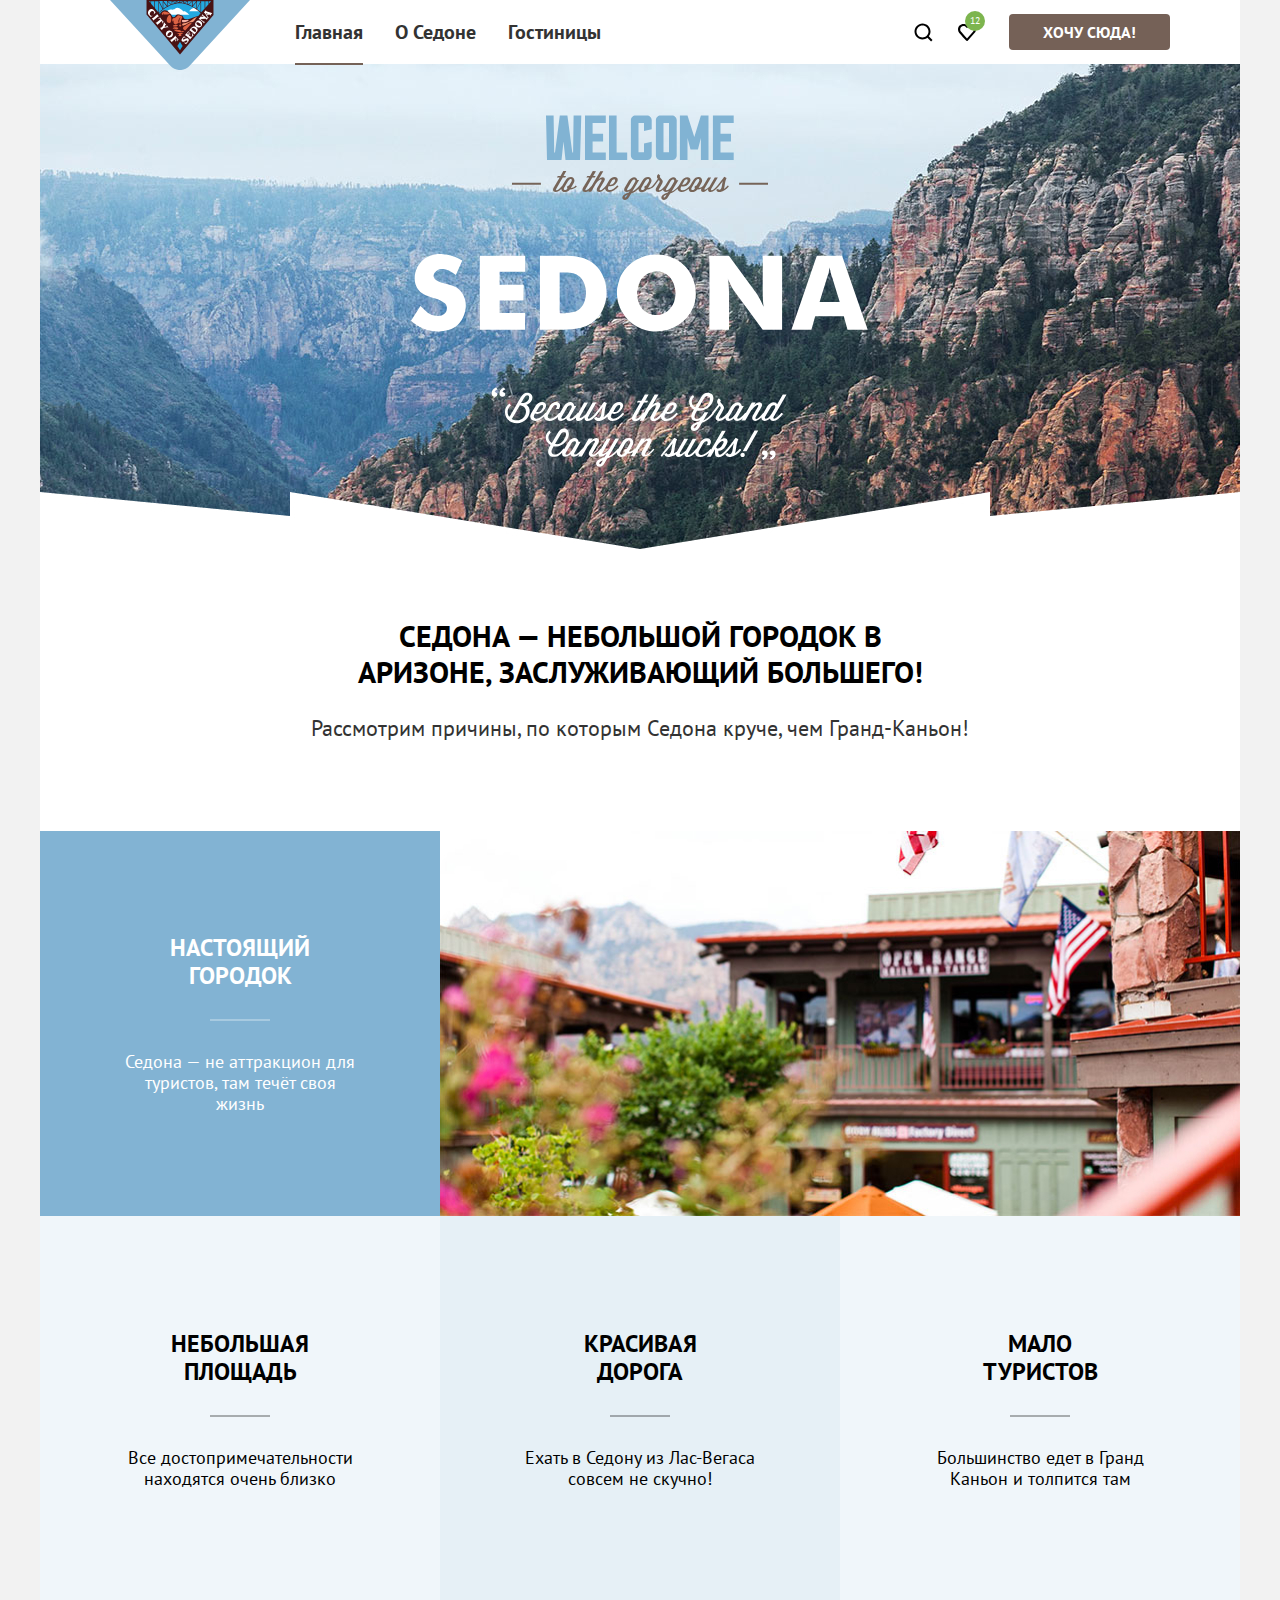
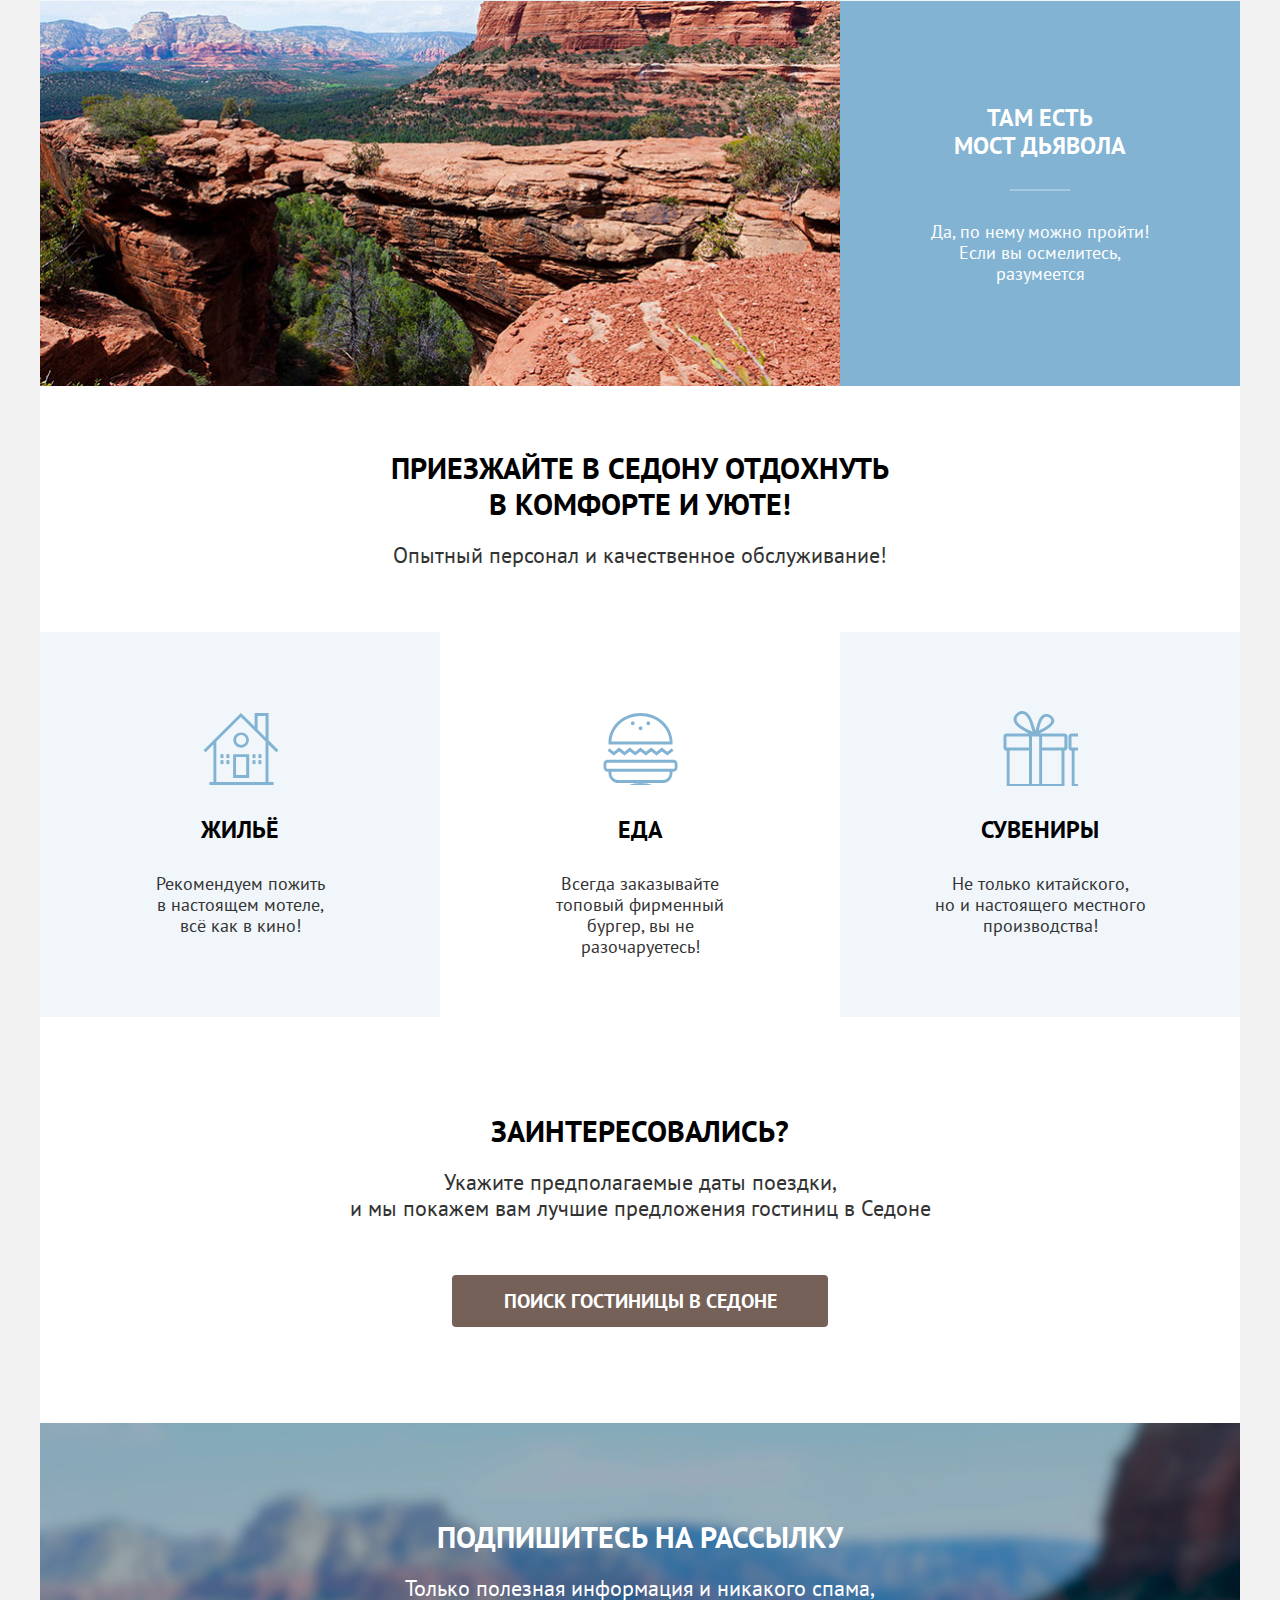
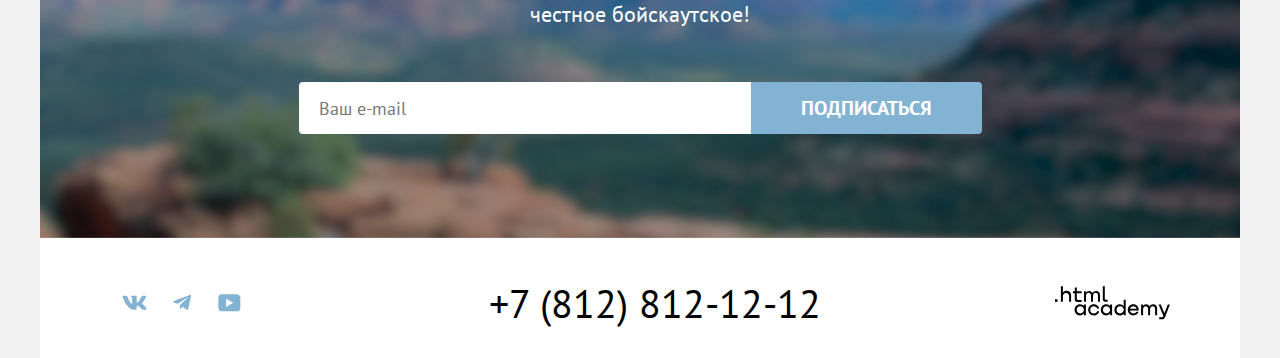
==== index.html @ 5691e914 "Добавляет стили." ====
<!DOCTYPE html>
<html lang="ru">

  <head>
    <meta charset="utf-8">
    <title>HTML Academy: Седона</title>
    <link rel="stylesheet" href="styles/styles.css">
  </head>

  <body>
    <header class="page-header" data-test="header"> <!--  data  -->
      <nav class="navigation">
        <a class="navigation-logo" href="index.html" aria-current="page">
          <img class="page-header-logo" src="images/logo.svg" width="140" height="70" alt="Логотип Седона">
        </a>
        <ul class="navigation-list">
          <li class="navigation-item">
            <a class="navigation-link navigation-link-current current-link" href="index.html" aria-current="page">Главная</a>
            <!--  navigation-link-current  -->
          </li>
          <li class="navigation-item">
            <a class="navigation-link" href="#">О Седоне</a>
          </li>
          <li class="navigation-item">
            <a class="navigation-link" href="catalog.html">Гостиницы</a>
          </li>
        </ul>
        <ul class="navigation-user">
          <li class="navigation-user-item">
            <a class="navigation-user-link navigation-user-link-search" href="#">
              <span class="visually-hidden">Поиск</span>
            </a>
          </li>
          <li class="navigation-user-item">
            <a class="navigation-user-link navigation-user-link-favorite" href="#">
              <span class="visually-hidden">Избранное</span>
            </a>
            <span class="notification-badge">12</span> <!-- notification-badge -->
          </li>
          <li>
            <a class="header-button" href="#">Хочу сюда!</a> <!-- Отдельно от списка, удобнее стилизовать-->
          </li>
        </ul>
      </nav>
    </header>
    <main class="main-index" data-test="main"> <!-- data-test="main" -->
      <section class="hero" data-test="hero"> <!-- hero -->
        <h1 class="visually-hidden">Седона - городок в Аризоне</h1>
        <img class="hero-img" src="images/welcome.svg" width="458" height="352"
          alt="Welcome to the gorgeous Sedona, because the Grand Canyon sucks!">
      </section>
      <section class="advantages" data-test="advantages"> <!-- advantages -->
        <h2 class="visually-hidden">Преимущества</h2>
        <p class="lead">Седона — небольшой городок в Аризоне, заслуживающий большего!</p>
        <p class="lead-text">Рассмотрим причины, по которым Седона круче, чем Гранд-Каньон!</p>
        <ul class="advantages-list">
          <li class="advantages-item advantages-item-wide"> <!-- advantages-item-wide -->
            <div class="advantages-stolb">
              <h3 class="advantages-title advantages-color advantages-title-img">Настоящий<br> городок</h3>
              <p class="advantages-description advantages-color">Седона — не аттракцион для туристов, там течёт своя жизнь</p>
            </div>
            <img class="advantages-img" src="images/photo-1.jpg" width="800" height="385" alt="Горы и домики">
          </li>
          <div class="advantages-stolb-div">
            <ul class="advantages-stolb-row">
              <li class="advantages-item advantages-item-flex">
                <div class="advantages-stolb advantages-stolb-center">
                  <h3 class="advantages-title">Небольшая<br> площадь</h3>
                  <p class="advantages-description">Все достопримечательности находятся очень близко</p>
                </div>
              </li>
              <li class="advantages-item advantages-item-flex advantages-stolb-cent">
                <div class="advantages-stolb advantages-stolb-center">
                  <h3 class="advantages-title">Красивая<br> дорога</h3>
                  <p class="advantages-description">Ехать в Седону из Лас-Вегаса совсем не скучно!</p>
                </div>
              </li>
              <li class="advantages-item advantages-item-flex">
                <div class="advantages-stolb advantages-stolb-center">
                  <h3 class="advantages-title">Мало<br> туристов</h3>
                  <p class="advantages-description">Большинство едет в Гранд Каньон и толпится там</p>
                </div>
              </li>
            </ul>
          </div>
          <li class="advantages-item advantages-item-reverse advantages-item-wide"> <!-- advantages-item-wide -->
            <div class="advantages-stolb">
              <h3 class="advantages-title advantages-color advantages-title-img">Там есть<br> мост дьявола</h3>
              <p class="advantages-description advantages-color">Да, по нему можно пройти! Если вы осмелитесь, разумеется</p>
            </div>
            <img class="advantages-img" src="images/photo-2.jpg" width="800" height="385" alt="Гранд-Каньон">
          </li>
        </ul>
      </section>
      <section class="infrastructure">
        <h2 class="visually-hidden">Инфраструктура</h2>
        <p class="infrastructure-lead">Приезжайте в Седону отдохнуть в комфорте и уюте!</p>
        <p>Опытный персонал и качественное обслуживание!</p>
        <ul class="infrastructure-list">
          <li class="infrastructure-item-color infrastructure-item-flex">
            <div class="infrastructure-picture infrastructure-picture-home"></div>
            <h3 class="infrastructure-title">Жильё</h3>
            <p class="infrastructure-description">Рекомендуем пожить<br> в настоящем мотеле,<br> всё как в кино!</p>
          </li>
          <li class="infrastructure-item infrastructure-item-flex">
            <div class="infrastructure-picture infrastructure-picture-food"></div>
            <h3 class="infrastructure-title">Еда</h3>
            <p class="infrastructure-description">Всегда заказывайте<br> топовый фирменный бургер, вы не разочаруетесь!
            </p>
          </li>
          <li class="infrastructure-item-color infrastructure-item-flex">
            <div class="infrastructure-picture infrastructure-picture-gift"></div>
            <h3 class="infrastructure-title">Сувениры</h3>
            <p class="infrastructure-description">Не только китайского,<br> но и настоящего местного производства!</p>
          </li>
        </ul>
      </section>
      <section class="search" data-test="search" id="search"> <!-- data-test="search" -->
        <h2 class="search-title">Заинтересовались?</h2>
        <p class="search-description">Укажите предполагаемые даты поездки,<br> и мы покажем вам лучшие предложения
          гостиниц в Седоне</p>
        <button class="search-button" type="button">Поиск гостиницы в Седоне</button>
      </section>
      <section class="subscribe subscribe-theme-custom" data-test="subscribe"> <!-- data-test="subscribe" -->
        <h2 class="subscribe-title">Подпишитесь на рассылку</h2>
        <p>Только полезная информация и никакого спама, честное бойскаутское!</p>
        <form class="subscribe-form" action="https://echo.htmlacademy.ru/" method="post">
          <p class="subscribe-form-name">
            <label class="visually-hidden subscribe-email" for="user-email">Ваш e-mail</label>
            <input class="subscribe-form-email" type="email" id="user-email" name="user-email" placeholder="Ваш e-mail"
              required>
          </p>
          <button class="subscribe-button" type="submit">Подписаться</button>
        </form>
      </section>
    </main>
    <footer class="page-footer" data-test="footer"> <!-- data-test="footer" -->
      <ul class="footer-social-list">
        <li class="footer-social-item">
          <a class="footer-social-link vk" href="https://vk.com/htmlacademy">
            <div class="footer-social-vk"></div>
            <span class="visually-hidden">ВКонтакте</span>
          </a>
        </li>
        <li class="footer-social-item">
          <a class="footer-social-link tg" href="https://t.me/htmlacademy">
            <div class="footer-social-tg"></div>
            <span class="visually-hidden">Телеграм</span>
          </a>
        </li>
        <li class="footer-social-item">
          <a class="footer-social-link youtube" href="https://www.youtube.com/user/htmlacademyru">
            <div class="footer-social-youtube"></div>
            <span class="visually-hidden">YouTube</span>
          </a>
        </li>
      </ul>
      <a class="footer-phone" href="tel:+78128121212">+7 (812) 812-12-12</a>
      <a class="copyright" href="https://htmlacademy.ru/">
        <span class="visually-hidden">Логотип HTML Academy</span>
      </a>
    </footer>
  </body>

</html>
---- styles/styles.css ----
@font-face {
  font-family: "PT Sans";
  font-style: normal;
  font-weight: 400;
  src: url("../fonts/ptsans-400.woff2") format("woff2");
  font-display: swap;
}

@font-face {
  font-family: "PT Sans";
  font-style: normal;
  font-weight: 700;
  src: url("../fonts/ptsans-700.woff2") format("woff2");
  font-display: swap;
}

.page-header {
  height: 64px;
  padding: 0;
  padding-left: 70px;
  margin: 0;
  background-color: #ffffff;
}

body {
  font-family: "PT Sans", sans-serif;
  font-size: 22px;
  line-height: 26px;
  background-color: #f2f2f2;
  color: #333333;
  width: 1200px;
  margin: 0 auto;
  padding: 0 40px;
  min-height: 100%;
  text-align: center;
  flex-direction: column;
}


a {
  text-decoration: none;
}

.navigation-item {
  position: relative;
}

.current-link::after {
  position: absolute;
  content: "";
  width: 68px;
  top: 43px;
  left: 16px;
  right: 16px;
  bottom: -1px;
  height: 2px;
  background: #756257;
}

.current-link-catalog::after {
  position: absolute;
  content: "";
  width: 93px;
  top: 43px;
  left: 16px;
  right: 16px;
  bottom: -1px;
  height: 2px;
  background: #756257;
}

.logo {
  position: relative;
  z-index: 1;


}

.navigation-logo {
  margin-right: 29px;
}

.navigation {
  display: flex;
  font-size: 20px;
  line-height: 24px;
  color: #000000;
  font-weight: 700;
  text-decoration: none;
  text-transform: capitalize;
  color: inherit;
  height: 64px;
}

.navigation-list {
  display: flex;
  flex-wrap: wrap;
  align-items: center;
  list-style-type: none;
  margin: 0;
  padding: 0;

}

.navigation-user {
  display: flex;
  flex-wrap: wrap;
  align-items: center;
  margin: 0 0 0 auto;
  list-style-type: none;
  padding: 0;
  padding-right: 70px;


}

.navigation-list:last-child {
  margin-left: auto;
}

.header-button {
  font-family: "PT Sans", sans-serif;
  font-size: 16px;
  line-height: 20px;
  text-align: center;
  text-transform: uppercase;
  border-radius: 4px;
  background-color: #756157;
  font-weight: 700;
  color: #fff;
  padding: 8px 34px;
  margin-bottom: -20px;
  position: relative;
  top: -1px;


}

.hero {
  background-color: #82B3D3;
  background-image: url(../images/index-background.jpg);
  background-position: center;
  background-repeat: no-repeat;
  background-size: 100% auto, cover;
  width: 1200px;
  height: 485px;
}

.hero-img {
  padding-top: 51px;
  padding-bottom: 82px;
}

.lead {
  font-size: 30px;
  line-height: 36px;
  color: #000000;
  font-weight: 700;
  text-transform: uppercase;
  width: 620px;
  height: 72px;
  margin: 0 auto;
  padding-top: 69px;
  padding-bottom: 25px;
}

.lead-text {
  margin: 0 auto;
  margin-bottom: 90px;
}

.advantages {
  background-color: #ffffff;

}

.advantages-img {
  width: 800px;
  height: 385px;
}

.advantages-item {
  background-color: rgba(131, 179, 211, 0.12);
  display: flex;
  height: 385px;
}

.advantages-item-cent {

  background-color: rgba(131, 179, 211, 0.2);
  height: 385px;
  width: 400px;


}

.advantages-item-wide {
  background-color: #82B3D3;
}

.advantages-item-reverse {
  flex-direction: row-reverse;
}

.infrastructure {
  background-color: #FFFFFF;
}

.infrastructure-item-color {
  background-color: rgba(131, 179, 211, 0.12);
}

.advantages-list {

  margin: 0;
  padding: 0;
}

.advantages-stolb {
  width: 400px;
  margin: auto;
}

.advantages-stolb-center {
  margin-top: 114px;
}

.advantages-stolb-text {
  width: 60px;

}

.advantages-stolb-row {
  display: flex;
  margin: 0;
  padding: 0;
}

.advantages-stolb-cent {
  background-color: rgba(131, 179, 211, 0.2);
}


/*
 .visually-hidden {
  position: absolute;
  width: 1px;
  height: 1px;
  margin: -1px;
  padding: 0;
  border: 0;
  clip: rect(0 0 0 0);
  overflow: hidden;
} */

.visually-hidden {
  display: none;
}

.navigation-link {
  font-family: "PT Sans", sans-serif;
  text-decoration: none;
  padding: 20px 16px;
  line-height: 24px;
  font-weight: 700;
  font-size: 20px;
  text-transform: capitalize;
  color: inherit;
  margin: 0;
}

.navigation-user-item {
  text-decoration: none;
  margin: 0;
position: relative;

}

.navigation-user-link-search {
  display: block;
  mask-image: url(../images/search.svg);
  mask-position: center;
  mask-repeat: no-repeat;
  width: 20px;
  height: 20px;
  padding: 22px 12px;
  margin-right: 10px;
  background-color: #000000;
}

.navigation-link {
  font-family: "PT Sans", sans-serif;
  text-transform: capitalize;
  color: inherit;
}

.navigation-user-link-favorite {
  mask-image: url(../images/favorite.svg);
  mask-position: center;
  mask-repeat: no-repeat;
  padding: 22px 12px;
  display: block;
  margin-bottom: 0;
  margin-right: 30px;

  background-color: #000000;

}

.notification-badge {
  position: absolute;
  top: 1px;
  right: 24px;
  width: 20px;
  min-height: 20px;
  display: flex;
  align-items: center;
  justify-content: center;
  font-weight: 400;
  font-size: 10px;
  color: #fff;
  line-height: 10px;
  background-color: #7db54f;
  border-radius: 10px;
}

.advantages-title {
  font-weight: 700;
  font-size: 24px;
  line-height: 28px;
  text-transform: uppercase;
  margin: 0;
  position: relative;
  margin-bottom: 30px;
  padding-bottom: 30px;
  color: #000000;

}

.advantages-title::after {
  content: "";
  position: absolute;
  width: 60px;
  height: 2px;
  background-color: rgba(0, 0, 0, 0.3);
  bottom: -1px;
  left: 170px;
}

.advantages-title-img::after {
  content: "";
  position: absolute;
  width: 60px;
  height: 2px;
  background-color: rgba(255, 255, 255, 0.3);
  bottom: -1px;
  left: 170px;
}




.advantages-description {

  font-size: 18px;
  line-height: 21px;
  color: #000000;
  font-weight: 400;
  align-items: center;
  padding: 0;
  margin: 0 auto;
  margin-top: 31px;
  width: 230px;
}

.advantages-item-cent {
  width: 400px;
  padding: auto;
}

.advantages-color {
  color: #ffffff;
}

/*
.advantages-item-flex {
  display: flex;
  justify-content: center;
  align-items: center;
}*/


.infrastructure-lead {
  font-size: 30px;
  line-height: 36px;
  color: #000000;
  font-weight: 700;
  text-transform: uppercase;
  width: 505px;
  margin-top: 0;
  padding-top: 64px;
  margin-left: auto;
  margin-right: auto;
  margin-bottom: 19px;
}


.infrastructure-lead + p {
  margin-bottom: 64px;
  margin-top: 20px;
}

.infrastructure-list {
  display: flex;
  list-style-type: none;
  margin: 0;
  padding: 0;
}

.infrastructure-picture-home {
  background-image: url(../images/home.svg);
  width: 75px;
  height: 72px;
}


.infrastructure-picture-food {
  background-image: url(../images/food.svg);
  width: 75px;
  height: 72px;

}

.infrastructure-picture {
  padding: 0;
  margin: 0 auto;
  margin-bottom: 31px;
}

.infrastructure-picture-gift {
  background-image: url(../images/gift.svg);
  width: 75px;
  height: 75px;
  position: relative;
  top: -2px;
  margin-bottom: 28px;


}

.infrastructure-item-flex {
  padding: 81px 85px;
  width: 230px;
  height: 223px;
}

.infrastructure-title {
  font-size: 24px;
  line-height: 28px;
  color: #000000;
  font-weight: 700;
  text-transform: uppercase;
  padding: 0;
  margin: 0;
  margin-bottom: 29px;

}

.infrastructure-description {
  font-size: 18px;
  line-height: 21px;
  color: #333333;
  font-weight: 400;
  margin: 0;
  padding: 0;
  text-align: center;
}

.search {
  margin: 0;
  padding: 0;
  background-color: #ffffff;
  padding-bottom: 96px;

}

.search-title {
  font-size: 30px;
  line-height: 36px;
  color: #000000;
  font-weight: 700;
  text-transform: uppercase;
  margin: 0;
  padding: 0;
  padding-top: 96px;
  margin-bottom: 20px;

}

.search-description {
  font-size: 22px;
  line-height: 26px;
  color: #333333;
  font-weight: 400;
  padding: 0;
  margin: 0;
  margin-bottom: 54px;

}

.search-button {
  font-family: "PT Sans", sans-serif;
  font-size: 20px;
  line-height: 36px;
  color: #ffffff;
  font-weight: 700;
  text-transform: uppercase;
  background-color: #756157;
  padding: 8px 50px;
  margin: 0;
  text-decoration: none;
  border: none;
  border-radius: 4px;
  padding: 8px 50px;
  width: 376px;
  height: 52px;

}

.subscribe {
  background-color: #82B3D3;
  background-image: url(../images/background-subscribe.jpg);
  background-position: center;
  background-repeat: no-repeat;
  background-size: 100% auto, cover;
  width: 1200px;
  height: 415px;
  margin: 0;
  padding: 0;


}

.subscribe-title {
  font-size: 30px;
  line-height: 36px;
  color: #ffffff;
  font-weight: 700;
  text-transform: uppercase;
  margin: 0;
  padding: 0;
  padding-top: 96px;
  margin-bottom: 20px;
}

.subscribe p {
  font-family: "PT Sans", sans-serif;
  font-size: 22px;
  line-height: 26px;
  color: #ffffff;
  font-weight: 400;
  width: 475px;
  margin: 0 auto;
  margin-bottom: 55px;
}

.subscribe-button {
  font-family: "PT Sans", sans-serif;
  font-size: 20px;
  line-height: 36px;
  color: #ffffff;
  font-weight: 700;
  text-transform: uppercase;
  background-color: #82B3D3;
  border: none;
  border-radius: 0 4px 4px 0;
  padding: 8px 50px;
  width: 232px;
  height: 52px
}

.page-footer {
  display: flex;
  background-color: #ffffff;
  height: 50px;
  width: 1060px;
  padding: 40px 70px 30px 70px;
  justify-content: space-between;
  align-items: center;
}

.footer-social-vk {
  mask-image: url(../images/vk.svg);
  mask-position: center;
  mask-repeat: no-repeat;
  width: 24px;
  height: 14px;
  padding: 13px 12px;
  background-color: #83B3D3;
}

.footer-social-tg {
  mask-image: url(../images/telegram.svg);
  mask-position: center;
  mask-repeat: no-repeat;
  width: 17px;
  height: 16px;
  padding: 11px 15px;
  background-color: #83B3D3;
}

.footer-social-youtube {
  mask-image: url(../images/youtube.svg);
  mask-position: center;
  mask-repeat: no-repeat;
  width: 22px;
  height: 17px;
  padding: 12px 13px;
  background-color: #83B3D3;
}

.footer-phone {
  font-family: "PT Sans", sans-serif;
  font-size: 40px;
  line-height: 40px;
  color: #000000;
  font-weight: 400;
  position: relative;
  left: 1px;
}

.copyright {
  display: block;
  mask-image: url("../images/htmlacademy.svg");
  mask-repeat: no-repeat;
  mask-position: center;
  width: 115px;
  height: 34px;
  background-color: #000000;

}




.subscribe-form {
  display: flex;
  width: 684px;
  margin: 0 auto;
}

.subscribe-form-email {
  font-family: "PT Sans", sans-serif;
  font-size: 18px;
  line-height: 24px;
  font-weight: 400;
  border-radius: 4px 0 0 4px;
  padding: 12px 20px;
  border: none;
  height: 52px;
  box-sizing: border-box;
  width: 452px;
  border-radius: 4px 0 0 4px;
  padding: 12px 20px;
  width: 452px;
  height: 52px;
}

.footer-social-list {
  list-style-type: none;
  display: flex;
  width: 142px;
  padding: 0;
}

.copyright {
  height: 34px;
}



.filters {
  background-image: url(../images/background-filters.jpg);
  background-position: center;
  background-repeat: no-repeat;
  color: #ffffff;
  background-size: cover;
  margin-bottom: 0;
}

.inner-header-title {
  text-transform: capitalize;
  font-size: 60px;
  line-height: 78px;
  color: #ffffff;
  font-weight: 700;
  margin: 0;
  margin-bottom: 8px;
  padding-top: 35px;
  padding-left: 71px;
  text-align: left;
}

.breadcrumbs-item {
  position: relative;
  height: 21px;
}

.breadcrumbs-home-link {
  background-image: url(../images/home-breadcrumbs.svg);
  width: 15px;
  background-repeat: no-repeat;
  background-size: 13px 13px;
  background-position: center;
  display: block;
  padding-bottom: 19px;


}


.control-checked {
  background-image: url(../images/checkboxlike.svg);
  background-size: 20px 20px;
  background-repeat: no-repeat;
  background-position: left 0 center;

}

.control-check {
  background-image: url(../images/checkbox.svg);
  background-size: 20px 20px;
  background-repeat: no-repeat;
  background-position: left 0 center;
}


.breadcrumbs-navigation-link {
  background-image: url("../images/arrow.svg");
  background-repeat: no-repeat;
  background-size: 11px 11px;
  background-position: right 106px center;
  font-weight: 400;
  font-size: 16px;
  line-height: 21px;
  display: block;
  padding: 0 26px;
  color: #ffffff;
}


.catalog-filter-list {
  list-style: none;
  margin: 0;
  padding: 0;
}


.catalog-filter-price {
  border: none;
  margin: 0;
  padding: 0;
  width: 288px;
}

.catalog-filter-title {
  font-size: 20px;
  line-height: 24px;
  font-weight: 700;
  margin-bottom: 32px;
  padding: 0;
  text-transform: capitalize;
  text-align: left;
}

.catalog-inputs {
  display: flex;
  margin: 0 0 44px;

  padding: 0;
}

.catalog-min {
  display: inline-block;
  border: none;
  width: 103px;
  margin: 0;
  padding: 12px 20px;
  font-family: PT Sans;
  font-size: 18px;
  font-style: normal;
  font-weight: 700;
  line-height: 24px;
  border-radius: 4px 0 0 4px;
}

.catalog-max {
  display: inline-block;
  border: none;
  width: 103px;
  margin: 0 2px;
  padding: 12px 20px;
  font-family: PT Sans;
  font-size: 18px;
  font-style: normal;
  font-weight: 700;
  line-height: 24px;
  border-radius: 0 4px 4px 0;
}

.from-to {
  position: relative;
  right: 185px;
  top: 13px;
  color: #000000;
  opacity: 30%;
  line-height: 24px;
}

.before-to {
  position: relative;
  right: 59px;
  top: 13px;
  color: #000000;
  opacity: 30%;
  line-height: 24px;
}

.range-scale {
  position: relative;
  height: 4px;
  background-color: rgba(255, 255, 255, 0.3);
  width: 287px;
}

.range-bar {
  position: absolute;
  height: 4px;
  background-color: #ffffff;
}

.range-toggle {
  position: absolute;
  width: 20px;
  height: 20px;
  border-radius: 5px;
  background-color: #ffffff;
  border: none;
  cursor: pointer;
}

.toggle-min {
  left: 0;
  top: -8px;
}

.toggle-max {
  right: -1px;
  top: -8px;
}

.catalog-filter-submit {
  font-family: "PT Sans", sans-serif;
  font-size: 16px;
  line-height: 20px;
  color: #ffffff;
  font-weight: 700;
  text-align: center;
  background-color: #82B3D3;
  border: none;
  border-radius: 4px;
  padding: 8px 50px;
  width: 191px;
  height: 36px;
  text-transform: uppercase;
  margin-bottom: 32px;
}

.catalog-filter-reset {
  font-family: "PT Sans", sans-serif;
  font-size: 16px;
  line-height: 20px;
  color: #ffffff;
  font-weight: 700;
  text-align: center;
  background: none;
  border: none;
  border-radius: 4px;
  padding: 8px 50px;
  width: 191px;
  height: 36px;
  text-transform: uppercase;
  margin-bottom: 78px;
}

.catalog-products-title {
  font-family: "PT Sans", sans-serif;
  font-size: 30px;
  line-height: 36px;
  color: #000000;
  text-transform: uppercase;
  font-weight: 700;
  height: 49px;
  margin: 0;
  padding-top: 7px;
}

.select-control {
  font-family: "PT Sans", sans-serif;
  font-family: inherit;
  width: 292px;
  min-height: 49px;
  font-weight: 400;
  font-size: 18px;
  line-height: 21px;
  color: #333333;
  padding: 12px 19px;
  padding-left: 18px;
  border: 2px solid #e5e5e5;
  border-radius: 4px;
  background-color: #ffffff;
  appearance: none;
  background-image: url("../images/arrow-down.svg");
  background-repeat: no-repeat;
  background-position: right 18px center;
  padding-right: 20px;
  margin-left: 200px;

}


.view-button-item {
  border: 2px solid;
  border-radius: 4px;
  padding: 14px 12px;
  width: 48px;
  height: 48px;
  margin-right: 8px;

  display: flex;
  justify-content: center;
  align-items: center;
  width: 48px;
  height: 48px;
  box-sizing: border-box;
  border-radius: 4px;
  border: 2px solid #000;
}

.view-button-item-list {
  margin-right: 0;
  border: 2px solid #e5e5e5;
}

.view-button-item-card {
  border: 2px solid #e5e5e5;
}



.product-card-type {
  font-size: 18px;
  line-height: 21px;
  font-weight: 400;
  color: #333333;
  text-align: left;
  margin: 0;
}

.product-card-price {
  font-size: 18px;
  line-height: 21px;
  font-weight: 400;
  color: #333333;
  text-align: right;
}

.product-card-button {
  font-family: "PT Sans", sans-serif;
  display: flex;
  justify-content: center;
  align-items: center;
  font-size: 16px;
  line-height: 20px;
  font-weight: 700;
  color: #ffffff;
  text-transform: uppercase;
  border-radius: 4px;
  padding: 8px 26px;
  background-color: #756157;
}

.add-favorite-button {
  font-family: "PT Sans", sans-serif;
  display: flex;
  justify-content: center;
  align-items: center;
  font-size: 16px;
  line-height: 20px;
  font-weight: 700;
  color: #ffffff;
  text-transform: uppercase;
  border-radius: 4px;
  padding: 8px 20px;
  background-color: #82B3D3;
  border: none;
  text-align: right;
}

.favorite-button {
  font-family: "PT Sans", sans-serif;
  font-size: 16px;
  line-height: 20px;
  font-weight: 700;
  color: #ffffff;
  text-transform: uppercase;
  text-align: center;
  border-radius: 4px;
  padding: 8px 18px;
  background-color: #7DB54F;
  border: none;
}

.product-card-rating {
  font-family: "PT Sans", sans-serif;
  display: flex;
  justify-content: center;
  align-items: center;
  font-size: 16px;
  line-height: 20px;
  font-weight: 400;
  color: #333333;
  text-transform: uppercase;
  text-align: center;

  margin: 0;
  width: 140px;
  height: 37px;
  background-color: #F2F2F2;
  border-radius: 4px;
}

.product-card-stars {
  background-image: url("../images/star.svg");
  background-repeat: space no-repeat;
  background-size: 18px 17px;
  background-position: center;
  margin: 0;
}

.product-card-stars-1 {
  width: 35px;
}

.product-card-stars-2 {
  width: 42px;
}

.product-card-stars-3 {
  width: 66px;
}

.product-card-stars-4 {
  width: 89px;
}

.product-card-stars-5 {
  width: 105px;
}

.product-card-rating-number {
  padding-left: 5px;
}

.pagination {
  list-style-type: none;
  display: flex;
  margin: 0;
  margin-top: 79px;
  margin-left: 70px;
  padding: 0;
  padding-bottom: 62px;

}

.pagination-link {
  color: #ffffff;
  display: block;
  padding: 12px 10px;
  text-align: center;
  text-decoration: none;

  border-radius: 4px;
  font-style: normal;
  font-weight: 700;
  font-size: 20px;
  line-height: 36px;

}

.pagination-current,
.pagination-text {
  color: #000000;
  border: none;

}

.pagination-item-current {
  background-color: #F2F2F2;
  border-radius: 4px;
  width: 60px;
  height: 60px;
  margin-right: 8px;


  /*******************/
}

.pagination-item-text {
  background-color: transparent;
  border-radius: 4px;
  width: 60px;
  height: 60px;
  margin-right: 8px;
  color: #000000;
  text-decoration: none;
  font-style: normal;
  font-weight: 700;
  font-size: 20px;
  line-height: 36px;
  display: block;
  padding: 12px 0;
  text-align: center;

}

.pagination-item {
  margin-right: 8px;
  background-color: #82B3D3;
  border: 4px;
  width: 60px;
  height: 60px;
  color: #ffffff;
  border-radius: 4px;

}

.subscribe-catalog {
  background-color: #82B3D3;

  background-position: center;
  background-repeat: no-repeat;
  background-size: 100% auto, cover;
  width: 1200px;
  height: 415px;
}

.subscribe-catalog p {
  font-size: 22px;
  line-height: 26px;
  color: #ffffff;
  font-weight: 400;
  width: 475px;
  margin: 20px auto;
}

.filters {
  width: 1200px;
  height: 412px;
}

.breadcrumbs {
  list-style-type: none;
  padding: 0;
  margin: 0;
  display: flex;
  flex-wrap: wrap;
  align-items: center;
  margin-bottom: 40px;
  margin-left: 70px;
}

.catalog-filter {
  display: flex;
  flex-wrap: wrap;
  height: 160px;
  margin-left: 70px;
  margin-bottom: 120px;
}

.catalog-filter-checkbox {
  border: none;
  margin: 0 71px 0 0;
  padding: 0;
  text-align: left;
}
.catalog-filter-radio {
  border: none;
  margin: 0 151px 0 0;
  padding: 0;
  text-align: left;
}

.catalog-buttons {
  display: flex;
  flex-direction: column;
  margin: 56px 70px 0 auto;
  padding: 0;
  width: 191px;
  height: 104px;
  text-align: center;
}


.catalog-filter-item {
  font-family: "PT Sans", sans-serif;
  font-size: 18px;
  line-height: 23px;
  font-weight: 400;
  display: flex;
  margin-bottom: 16px;
  height: 23px;
}

.catalog-products {
  background-color: #ffffff;
  padding-top: 50px;
  margin-top: 0;
}

.catalog-products-flex {
  display: flex;
  margin: 0;
  padding: 0;
  height: 49px;
  margin-bottom: 39px;
  width: 1060px;
  height: 49px;
  margin-left: 71px;
  margin-right: 71px;
}

.view-buttons {
  display: flex;
  margin-left: 70px;
}

.view-buttons-item {
  display: flex;
  justify-content: center;
  align-items: center;
  width: 48px;
  height: 48px;
  box-sizing: border-box;
  border-radius: 4px;
  border: 2px solid #000;
}

.view-buttons-item:not(:last-child) {
  margin-right: 8px;
}

.view-buttons-item:not(:first-child) {
  border: 2px solid #e5e5e5;
}

.product-list {
  position: relative;
  display: grid;
  width: 1060px;
  grid-template-columns: 1fr 1fr 1fr;
  gap: 18px;
  margin-left: 69px;
  margin-right: 69px;
  padding: 0;
  list-style-type: none;

}

.product-list::after {
  content: "";
  position: absolute;
  width: 100%;
  height: 1px;
  background-color: #e6e6e6;
  bottom: -40px;
}

.view-card {
  background-image: url(../images/table.svg);
  background-position: center;
  background-repeat: no-repeat;
  padding: 17px 16px;
}

.view-tile {
  background-image: url(../images/slideshow.svg);
  background-position: center;
  background-repeat: no-repeat;
  padding: 17px 16px;
}

.view-list {
  background-image: url(../images/list.svg);
  background-position: center;
  background-repeat: no-repeat;
  padding: 17px 16px;
}

.product-card {

  display: flex;
  flex-direction: column;
  justify-content: space-between;
  border: 1px solid #e6e6e6;
  border-radius: 4px;
  padding: 20px;
  padding-bottom: 21px;
  height: 397px;
}

.product-card-image {
  margin-bottom: 13px;
}

.product-card-title {
  font-family: "PT Sans", sans-serif;
  font-size: 24px;
  font-weight: 700;
  color: #000000;
  margin: 0;
  margin-bottom: 16px;
  padding: 0;
  text-align: left;
}

.product-card-grid {

  display: grid;
  grid-template-columns: repeat(2, 140px);
  gap: 16px 20PX;
  padding: 0;
  margin: 0;
  list-style-type: none;

}

.product-card-price {
  text-align: right;
  margin: 0;
}

.subscribe-d {
  padding: 70px 258px 104px;
  text-align: center;
  background-color: #ffffff;
}

.header-block-two-d {
  font-family: "PT Sans", sans-serif;
  text-transform: uppercase;
  font-size: 30px;
  line-height: 36px;
  color: #000000;
  font-weight: 700;
  text-transform: uppercase;
  margin: 0;
  padding: 0;
}

.subscribe-block-d {
  font-family: "PT Sans", sans-serif;
  font-size: 22px;
  line-height: 26px;
  color: #333333;
  font-weight: 400;
  display: flex;
  flex-direction: column;
  align-items: center;

}

.subscribe-field-d {
  font-family: "PT Sans", sans-serif;
  font-style: normal;
  font-weight: 400;
  font-size: 18px;
  line-height: 24px;
  color: #000000;
  padding: 12px 20px;
  width: 452px;
  max-height: 52px;
  background-color: #f2f2f2;
  border-radius: 4px 0 0 4px;
  border: none;
}

.subscribe-form-d {
  display: flex;
  width: 684px;
}

.subscribe-d .description-block-d {
  margin-top: 20px;
  margin-bottom: 55px;
}

.subscribe-button-d {
  text-align: center;
  font-family: PT Sans;
  font-size: 20px;
  font-style: normal;
  font-weight: 700;
  width: 232px;
  text-decoration: none;
  text-transform: uppercase;
  line-height: 36px;
  padding: 8px 50px;
  color: #fff;
  background-color: #82B3D3;
  border-radius: 0 4px 4px 0;
  margin: 0;
  border: none;
}





/* active*/




.navigation-link:hover,
.navigation-link:focus {
  color: #756157;
}

.navigation-link:active {
  color: rgba(117, 97, 87, 0.3);
}

.navigation-user-link-search:hover,
.navigation-user-link-search:focus {
  background-color: #756157;
}

.navigation-user-link-search:active {
  background-color: rgba(117, 97, 87, 0.3);
}


.navigation-user-link-favorite:hover,
.navigation-user-link-favorite:focus {
  background-color: #756157;
}

.navigation-user-link-favorite:active {
  background-color: rgba(117, 97, 87, 0.3);
}




.header-button:hover,
.header-button:focus {
  background-color: #615048;
}

.header-button:active {
  color: rgba(255, 255, 255, 0.3);
}
.header-button:disabled {
  background-color: #e5e5e5;
}


.search-button:hover,
.search-button:focus {
  background-color: #615048;
}

.search-button:active {
  color: rgba(255, 255, 255, 0.3);
}

.subscribe-button:hover,
.subscribe-button:focus {
  background-color: #68a2ca;
}

.subscribe-button:active {
  color: rgba(255, 255, 255, 0.3);
}


.footer-phone:hover,
.footer-phone:focus {
  color: #756157;
}

.footer-phone:active {
  color: rgba(117, 97, 87, 0.3);
}


.copyright:hover,
.copyright:focus {
  background-color: #756157;
}

.copyright:active {
  background-color: rgba(117, 97, 87, 0.3);
}











.breadcrumbs-link:hover {
  color: rgba(255, 255, 255, 0.6);
}

.breadcrumbs-link:focus {
  color: #fff;
}

.breadcrumbs-link:active {
  color: rgba(255, 255, 255, 0.3);
}




.control-focus:hover {
  color: rgba(255, 255, 255, 0.6);
}

.control-focus:active {
  color: rgba(255, 255, 255, 0.3);
}




.catalog-filter-submit:hover,
.catalog-filter-submit:focus {
  background-color: #68a2ca;
}

.catalog-filter-submit:active {
  background-color: #82b3d3;
  color: rgba(255, 255, 255, 0.3);
}

.catalog-filter-submit:disabled {
  background-color: #e5e5e5;
}



.catalog-filter-reset:hover {
  color: rgba(255, 255, 255, 0.6);
}

.catalog-filter-reset:focus {
  outline: 3px solid #83b3d3;
  border-radius: 4px;
}

.catalog-filter-reset:active {
  color: rgba(255, 255, 255, 0.3);
  outline: none;
}

.catalog-filter-reset:disabled {
  color: rgba(255, 255, 255, 0.1);
}




.catalog-focus:hover {
  background-color: #e6e6e6;
}

.catalog-focus:focus {
  outline: 3px solid #83b3d3;
}






.range-toggle:hover {
  box-shadow: 0 4px 10px 0 rgba(0, 0, 0, 0.25);
}

.range-toggle:focus {
  outline: 3px solid #83b3d3;
  box-shadow: 0 4px 10px 0 rgba(0, 0, 0, 0.25);
}

.range-toggle:active {
  outline: 2px solid #83b3d3;
  box-shadow: 0 7px 15px 0 rgba(0, 0, 0, 0.4);
}


.select-control:hover {
  border: 2px solid #68a2ca;
}

.select-control:focus {
  outline: 2px solid #68a2ca;
  border: none;
}

.select-control:disabled {
  border: 2px solid rgba(0, 0, 0, 0.3);
}

.select-control:disabled + .select-control-arrow {
  fill: rgba(0, 0, 0, 0.3);
}




.view-button-focus:hover {
  border: 2px solid #000;
}

.view-button-focus:focus {
  outline: 2px solid #68a2ca;
  border: none;
}

.view-button-focus:active {
  border: 2px solid #000000;
}







.product-card-button:hover,
.product-card-button:focus {
  background-color: #615048;
}

.product-card-button:active {
  color: rgba(255, 255, 255, 0.3);
}



.add-favorite-button:hover,
.add-favorite-button:focus {
  background-color: #68a2ca;
}

.add-favorite-button:active {
  color: rgba(255, 255, 255, 0.3);
}



.favorite-button:hover {
  background-color: #6c9e42;
}

.favorite-button:active {
  color: rgba(255, 255, 255, 0.3);
}







.pagination-link:hover:not(.pagination-current) {
  background-color: #68a2ca;
}

.pagination-item:nth-last-child(2) .pagination-link:hover:not(.pagination-current) {
  color: #fff;
}

.pagination-link:focus:not(.pagination-current) {
  background-color: #68a2ca;
  border: none;
}

.pagination-item:nth-last-child(2) .pagination-link:focus:not(.pagination-current) {
  color: #fff;
}

.pagination-link:active:not(.pagination-current),
.pagination-item:nth-last-child(2) .pagination-link:active:not(.pagination-current) {
  background-color: #82b3d3;
  color: rgba(255, 255, 255, 0.3);
}



.subscribe-form-email:hover {
  background: #e6e6e6;
}

.subscribe-form-email:focus + .subscribe-email {
  opacity: 0;
}

.subscribe-form-email:focus {
  outline: 3px solid #83b3d3;
}





.subscribe-field-d:hover {
  background: #e6e6e6;
}

.subscribe-field-d:focus + .subscribe-email {
  opacity: 0;
}

.subscribe-field-d:focus {
  outline: 3px solid #83b3d3;
}


.subscribe-button-d:hover,
.subscribe-button-d:focus {
  background-color: #68a2ca;
}

.subscribe-button-d:active {
  color: rgba(255, 255, 255, 0.3);
}


.footer-social-youtube:hover,
.footer-social-youtube:focus,
.footer-social-tg:hover,
.footer-social-tg:focus,
.footer-social-vk:hover,
.footer-social-vk:focus {
  background-color: #68a2ca;
}

.footer-social-youtube:active,
.footer-social-tg:active,
.footer-social-vk:active {
  background-color: rgba(104, 162, 202, 0.3);
}

.view-buttons-item:hover {
  border: 2px solid #000;
}

.view-buttons-item:focus {
  outline: 2px solid #68a2ca;
  border: none;
}

.view-buttons-item:active {
  border: 2px solid #000;
}
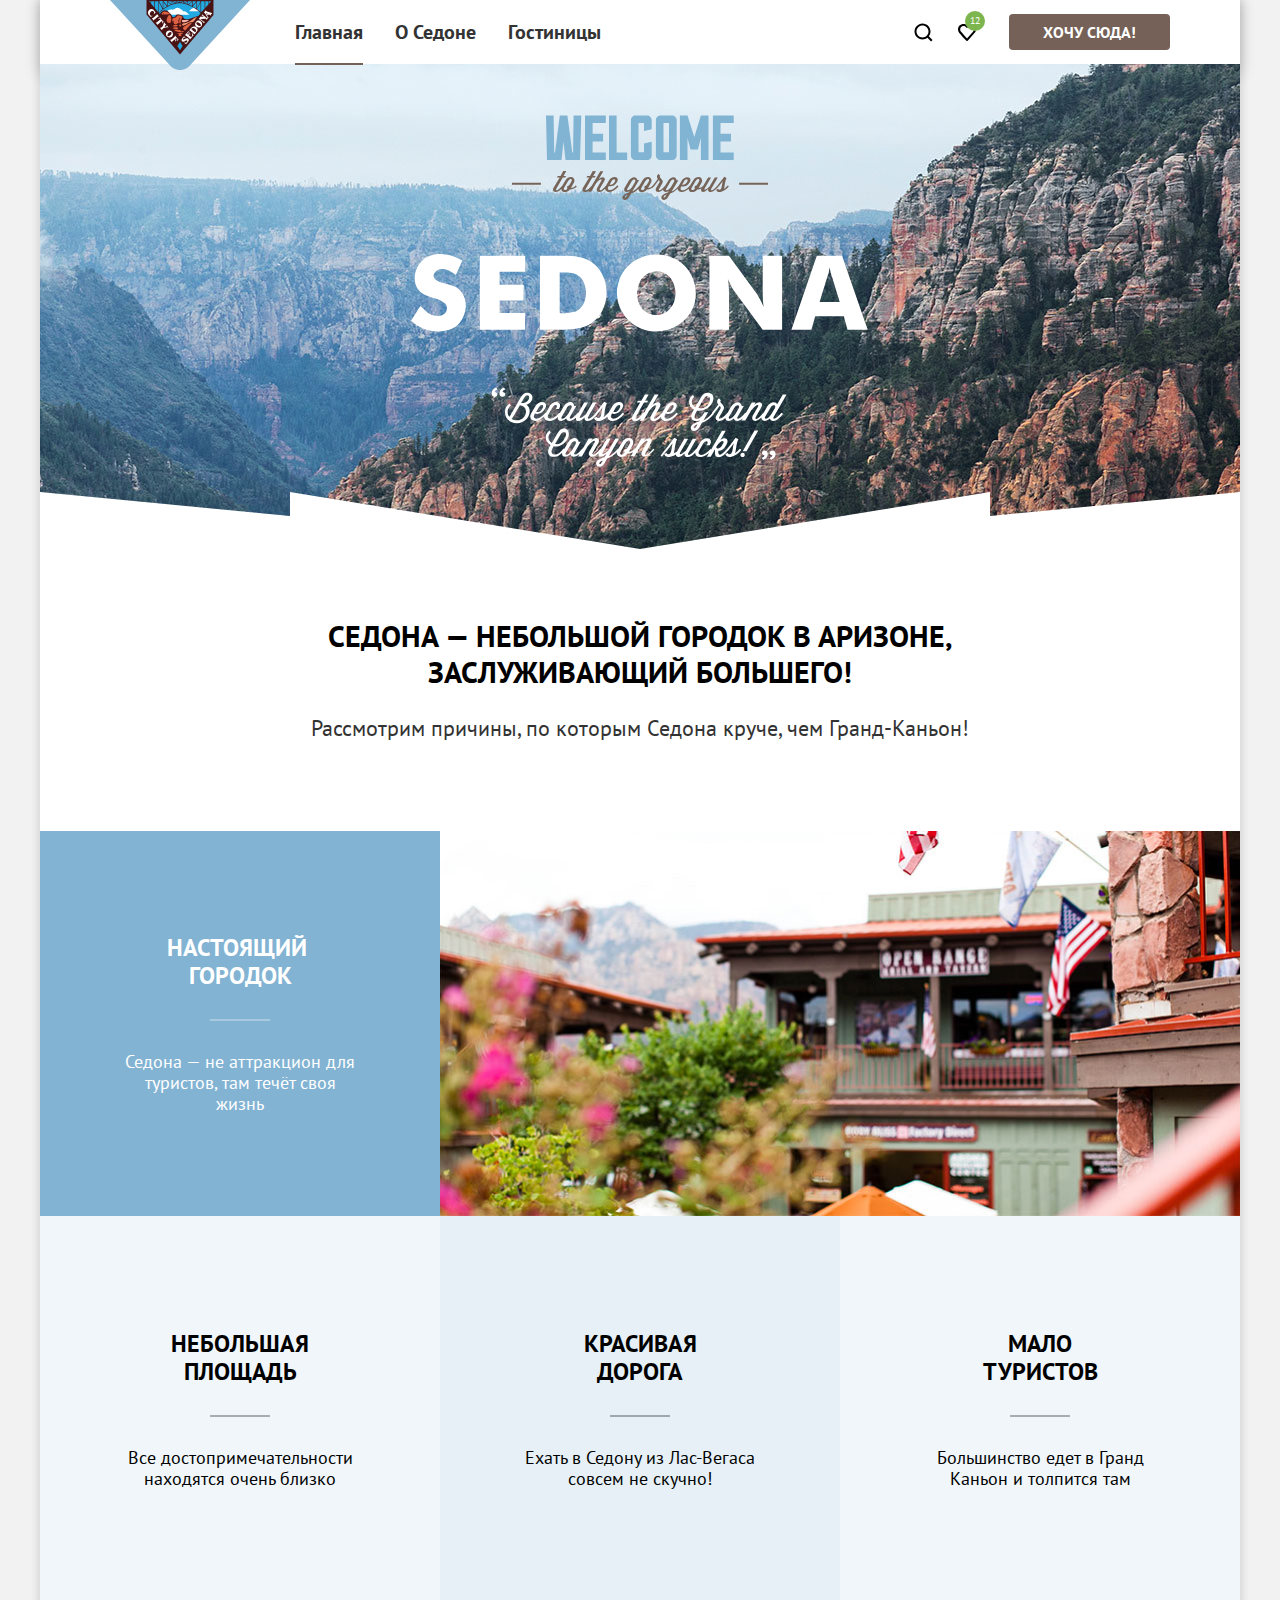
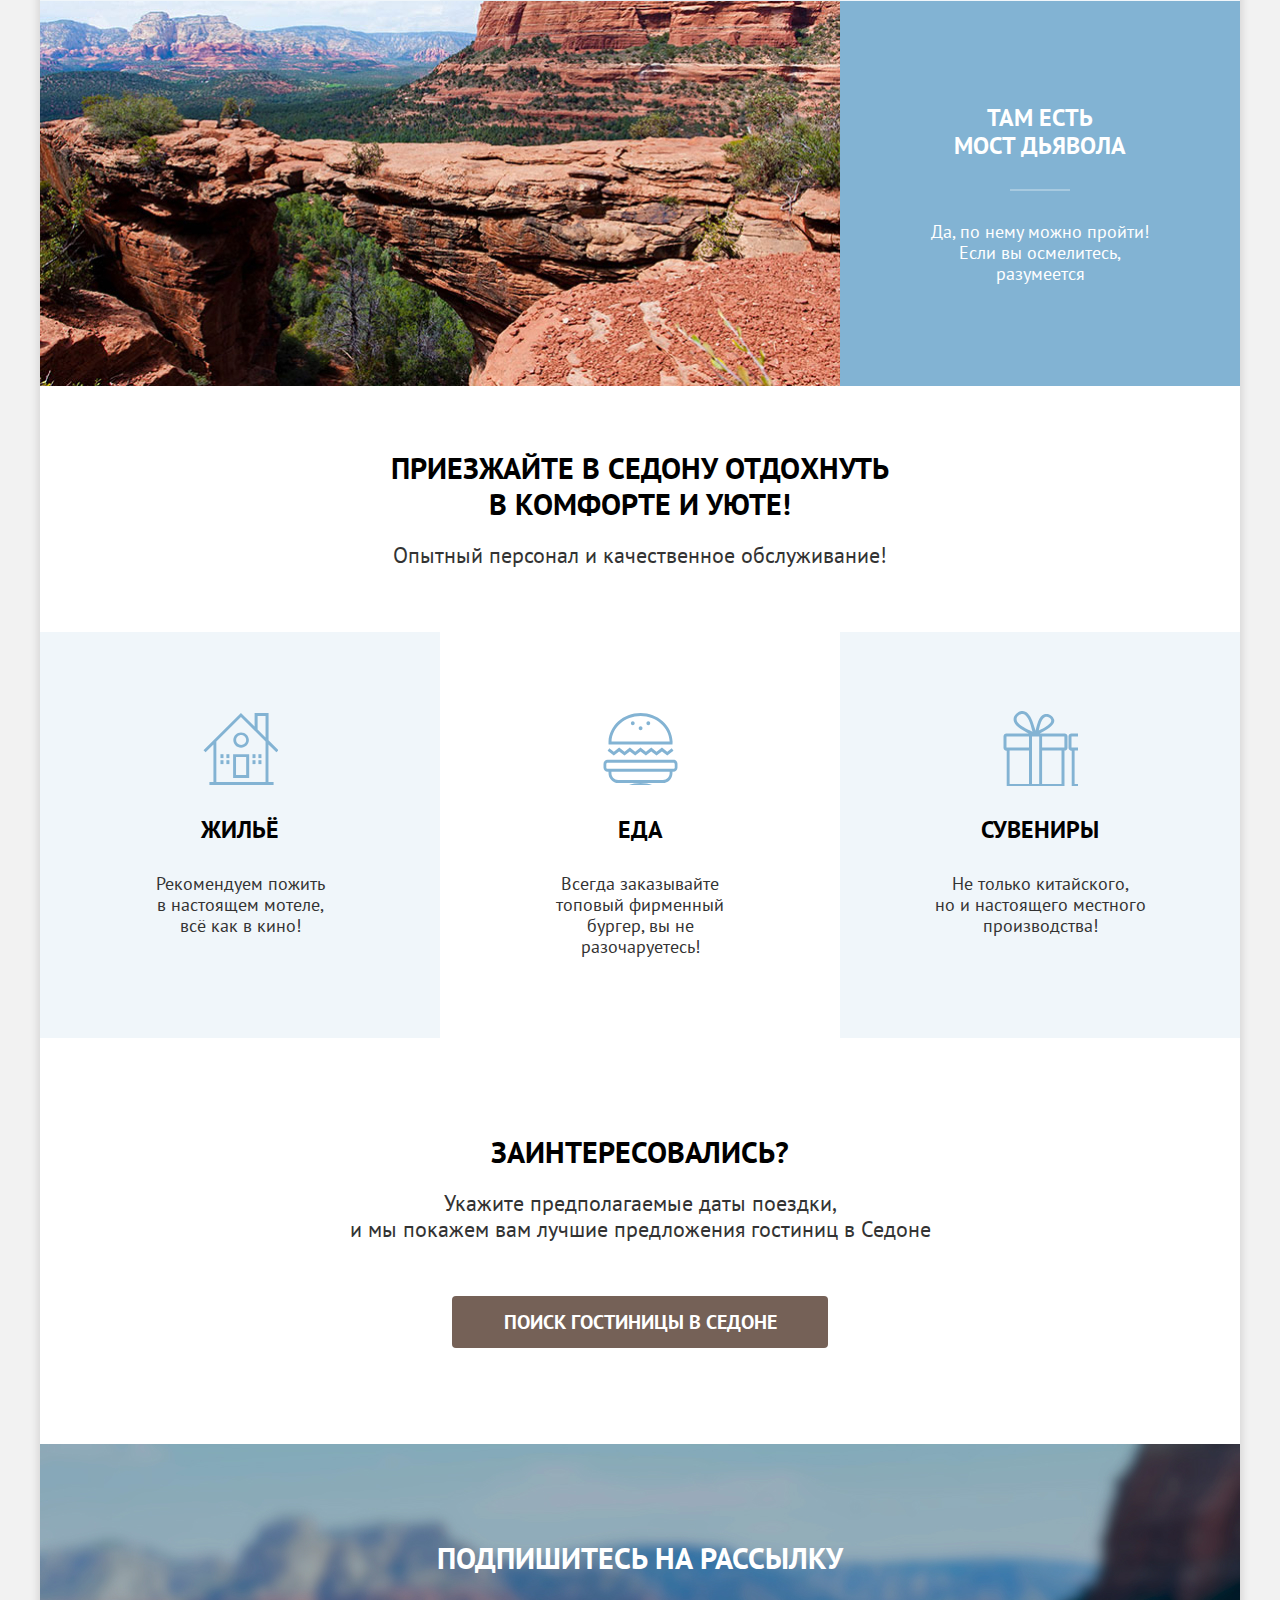
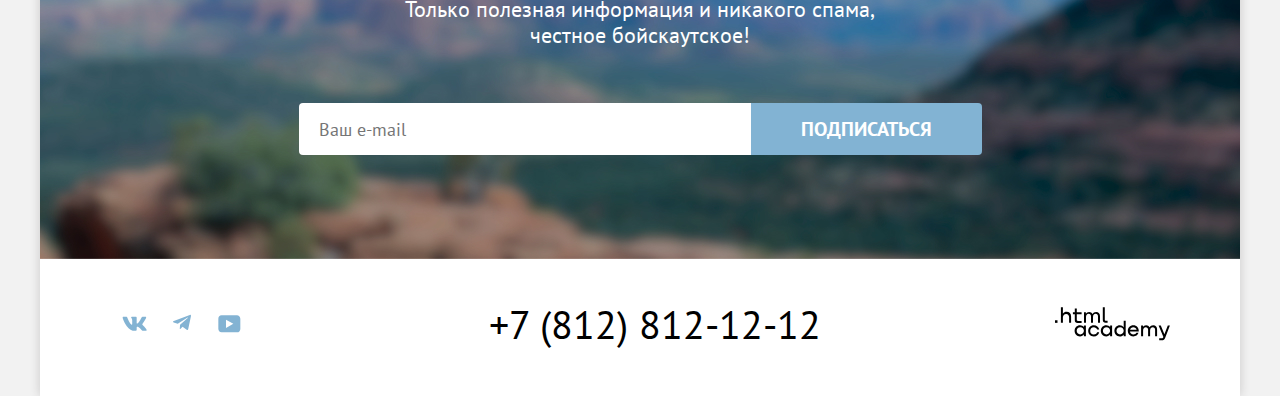
==== commit 707cfd42: "Завершает стилизацию главной страницы и каталога" ====
--- a/index.html
+++ b/index.html
@@ -3,163 +3,171 @@
 
   <head>
     <meta charset="utf-8">
+    <link rel="icon" sizes="32x32" href="favicon.ico">
     <title>HTML Academy: Седона</title>
     <link rel="stylesheet" href="styles/styles.css">
+    <meta name="viewport" content="width=device-width, initial-scale=1">
   </head>
-
   <body>
-    <header class="page-header" data-test="header"> <!--  data  -->
-      <nav class="navigation">
-        <a class="navigation-logo" href="index.html" aria-current="page">
-          <img class="page-header-logo" src="images/logo.svg" width="140" height="70" alt="Логотип Седона">
-        </a>
-        <ul class="navigation-list">
-          <li class="navigation-item">
-            <a class="navigation-link navigation-link-current current-link" href="index.html" aria-current="page">Главная</a>
-            <!--  navigation-link-current  -->
+    <div class="body-list">
+      <header class="page-header" data-test="header"> <!--  data  -->
+        <nav class="navigation">
+          <a class="navigation-logo" href="index.html" aria-current="page">
+            <img class="page-header-logo" src="images/logo.svg" width="140" height="70" alt="Логотип Седона">
+          </a>
+          <ul class="navigation-list">
+            <li class="navigation-item">
+              <a class="navigation-link navigation-link-current current-link" href="index.html"
+                aria-current="page">Главная</a>
+              <!--  navigation-link-current  -->
+            </li>
+            <li class="navigation-item">
+              <a class="navigation-link" href="#">О Седоне</a>
+            </li>
+            <li class="navigation-item">
+              <a class="navigation-link" href="catalog.html">Гостиницы</a>
+            </li>
+          </ul>
+          <ul class="navigation-user">
+            <li class="navigation-user-item">
+              <a class="navigation-user-link navigation-user-link-search" href="#">
+                <span class="visually-hidden">Поиск</span>
+              </a>
+            </li>
+            <li class="navigation-user-item">
+              <a class="navigation-user-link navigation-user-link-favorite" href="#">
+                <span class="visually-hidden">Избранное</span>
+              </a>
+              <span class="notification-badge">12</span> <!-- notification-badge -->
+            </li>
+            <li>
+              <a class="header-button" href="#">Хочу сюда!</a> <!-- Отдельно от списка, удобнее стилизовать-->
+            </li>
+          </ul>
+        </nav>
+      </header>
+      <main class="main-index" data-test="main"> <!-- data-test="main" -->
+        <section class="hero" data-test="hero"> <!-- hero -->
+          <h1 class="visually-hidden">Седона - городок в Аризоне</h1>
+          <img class="hero-img" src="images/welcome.svg" width="458" height="352"
+            alt="Welcome to the gorgeous Sedona, because the Grand Canyon sucks!">
+        </section>
+        <section class="advantages" data-test="advantages"> <!-- advantages -->
+          <h2 class="visually-hidden">Преимущества</h2>
+          <p class="lead">Седона — небольшой городок в Аризоне,<br> заслуживающий большего!</p>
+          <p class="lead-text">Рассмотрим причины, по которым Седона круче, чем Гранд-Каньон!</p>
+          <ul class="advantages-list">
+            <li class="advantages-item advantages-item-wide"> <!-- advantages-item-wide -->
+              <div class="advantages-stolb">
+                <h3 class="advantages-title advantages-color advantages-title-img"><span
+                    class="word">Настоящий</span><br>
+                  городок</h3>
+                <p class="advantages-description advantages-color">Седона — не аттракцион для туристов, там течёт своя
+                  жизнь</p>
+              </div>
+              <img class="advantages-img" src="images/photo-1.jpg" width="800" height="385" alt="Горы и домики">
+            </li>
+            <li class="advantages-stolb-div">
+              <ul class="advantages-stolb-row">
+                <li class="advantages-item advantages-item-flex">
+                  <div class="advantages-stolb advantages-stolb-center">
+                    <h3 class="advantages-title">Небольшая<br> площадь</h3>
+                    <p class="advantages-description">Все достопримечательности находятся очень близко</p>
+                  </div>
+                </li>
+                <li class="advantages-item advantages-item-flex advantages-stolb-cent">
+                  <div class="advantages-stolb advantages-stolb-center">
+                    <h3 class="advantages-title">Красивая<br> дорога</h3>
+                    <p class="advantages-description">Ехать в Седону из Лас-Вегаса совсем не скучно!</p>
+                  </div>
+                </li>
+                <li class="advantages-item advantages-item-flex">
+                  <div class="advantages-stolb advantages-stolb-center">
+                    <h3 class="advantages-title">Мало<br> туристов</h3>
+                    <p class="advantages-description">Большинство едет в Гранд Каньон и толпится там</p>
+                  </div>
+                </li>
+              </ul>
+            </li>
+            <li class="advantages-item advantages-item-reverse advantages-item-wide"> <!-- advantages-item-wide -->
+              <div class="advantages-stolb">
+                <h3 class="advantages-title advantages-color advantages-title-img">Там есть<br> мост дьявола</h3>
+                <p class="advantages-description advantages-color">Да, по нему можно пройти! Если вы осмелитесь,
+                  разумеется</p>
+              </div>
+              <img class="advantages-img" src="images/photo-2.jpg" width="800" height="385" alt="Гранд-Каньон">
+            </li>
+          </ul>
+        </section>
+        <section class="infrastructure">
+          <h2 class="visually-hidden">Инфраструктура</h2>
+          <p class="infrastructure-lead">Приезжайте в Седону отдохнуть в комфорте и уюте!</p>
+          <p>Опытный персонал и качественное обслуживание!</p>
+          <ul class="infrastructure-list">
+            <li class="infrastructure-item-color infrastructure-item-flex">
+              <div class="infrastructure-picture infrastructure-picture-home"></div>
+              <h3 class="infrastructure-title">Жильё</h3>
+              <p class="infrastructure-description">Рекомендуем пожить<br> в настоящем мотеле,<br> всё как в кино!</p>
+            </li>
+            <li class="infrastructure-item infrastructure-item-flex">
+              <div class="infrastructure-picture infrastructure-picture-food"></div>
+              <h3 class="infrastructure-title">Еда</h3>
+              <p class="infrastructure-description">Всегда заказывайте<br> топовый фирменный бургер, вы не
+                разочаруетесь!
+              </p>
+            </li>
+            <li class="infrastructure-item-color infrastructure-item-flex">
+              <div class="infrastructure-picture infrastructure-picture-gift"></div>
+              <h3 class="infrastructure-title">Сувениры</h3>
+              <p class="infrastructure-description">Не только китайского,<br> но и настоящего местного производства!</p>
+            </li>
+          </ul>
+        </section>
+        <section class="search" data-test="search" id="search"> <!-- data-test="search" -->
+          <h2 class="search-title">Заинтересовались?</h2>
+          <p class="search-description">Укажите предполагаемые даты поездки,<br> и мы покажем вам лучшие предложения
+            гостиниц в Седоне</p>
+          <button class="search-button" type="button">Поиск гостиницы в Седоне</button>
+        </section>
+        <section class="subscribe subscribe-theme-custom" data-test="subscribe"> <!-- data-test="subscribe" -->
+          <h2 class="subscribe-title">Подпишитесь на рассылку</h2>
+          <p>Только полезная информация и никакого спама, честное бойскаутское!</p>
+          <form class="subscribe-form" action="https://echo.htmlacademy.ru/" method="post">
+            <p class="subscribe-form-name">
+              <label class="visually-hidden subscribe-email" for="user-email">Ваш e-mail</label>
+              <input class="subscribe-form-email" type="email" id="user-email" name="user-email"
+                placeholder="Ваш e-mail" required>
+            </p>
+            <button class="subscribe-button" type="submit">Подписаться</button>
+          </form>
+        </section>
+      </main>
+      <footer class="page-footer" data-test="footer"> <!-- data-test="footer" -->
+        <ul class="footer-social-list">
+          <li class="footer-social-item">
+            <a class="footer-social-link vk" href="https://vk.com/htmlacademy">
+              <div class="footer-social-vk"></div>
+              <span class="visually-hidden">ВКонтакте</span>
+            </a>
           </li>
-          <li class="navigation-item">
-            <a class="navigation-link" href="#">О Седоне</a>
+          <li class="footer-social-item">
+            <a class="footer-social-link tg" href="https://t.me/htmlacademy">
+              <div class="footer-social-tg"></div>
+              <span class="visually-hidden">Телеграм</span>
+            </a>
           </li>
-          <li class="navigation-item">
-            <a class="navigation-link" href="catalog.html">Гостиницы</a>
+          <li class="footer-social-item">
+            <a class="footer-social-link youtube" href="https://www.youtube.com/user/htmlacademyru">
+              <div class="footer-social-youtube"></div>
+              <span class="visually-hidden">YouTube</span>
+            </a>
           </li>
         </ul>
-        <ul class="navigation-user">
-          <li class="navigation-user-item">
-            <a class="navigation-user-link navigation-user-link-search" href="#">
-              <span class="visually-hidden">Поиск</span>
-            </a>
-          </li>
-          <li class="navigation-user-item">
-            <a class="navigation-user-link navigation-user-link-favorite" href="#">
-              <span class="visually-hidden">Избранное</span>
-            </a>
-            <span class="notification-badge">12</span> <!-- notification-badge -->
-          </li>
-          <li>
-            <a class="header-button" href="#">Хочу сюда!</a> <!-- Отдельно от списка, удобнее стилизовать-->
-          </li>
-        </ul>
-      </nav>
-    </header>
-    <main class="main-index" data-test="main"> <!-- data-test="main" -->
-      <section class="hero" data-test="hero"> <!-- hero -->
-        <h1 class="visually-hidden">Седона - городок в Аризоне</h1>
-        <img class="hero-img" src="images/welcome.svg" width="458" height="352"
-          alt="Welcome to the gorgeous Sedona, because the Grand Canyon sucks!">
-      </section>
-      <section class="advantages" data-test="advantages"> <!-- advantages -->
-        <h2 class="visually-hidden">Преимущества</h2>
-        <p class="lead">Седона — небольшой городок в Аризоне, заслуживающий большего!</p>
-        <p class="lead-text">Рассмотрим причины, по которым Седона круче, чем Гранд-Каньон!</p>
-        <ul class="advantages-list">
-          <li class="advantages-item advantages-item-wide"> <!-- advantages-item-wide -->
-            <div class="advantages-stolb">
-              <h3 class="advantages-title advantages-color advantages-title-img">Настоящий<br> городок</h3>
-              <p class="advantages-description advantages-color">Седона — не аттракцион для туристов, там течёт своя жизнь</p>
-            </div>
-            <img class="advantages-img" src="images/photo-1.jpg" width="800" height="385" alt="Горы и домики">
-          </li>
-          <div class="advantages-stolb-div">
-            <ul class="advantages-stolb-row">
-              <li class="advantages-item advantages-item-flex">
-                <div class="advantages-stolb advantages-stolb-center">
-                  <h3 class="advantages-title">Небольшая<br> площадь</h3>
-                  <p class="advantages-description">Все достопримечательности находятся очень близко</p>
-                </div>
-              </li>
-              <li class="advantages-item advantages-item-flex advantages-stolb-cent">
-                <div class="advantages-stolb advantages-stolb-center">
-                  <h3 class="advantages-title">Красивая<br> дорога</h3>
-                  <p class="advantages-description">Ехать в Седону из Лас-Вегаса совсем не скучно!</p>
-                </div>
-              </li>
-              <li class="advantages-item advantages-item-flex">
-                <div class="advantages-stolb advantages-stolb-center">
-                  <h3 class="advantages-title">Мало<br> туристов</h3>
-                  <p class="advantages-description">Большинство едет в Гранд Каньон и толпится там</p>
-                </div>
-              </li>
-            </ul>
-          </div>
-          <li class="advantages-item advantages-item-reverse advantages-item-wide"> <!-- advantages-item-wide -->
-            <div class="advantages-stolb">
-              <h3 class="advantages-title advantages-color advantages-title-img">Там есть<br> мост дьявола</h3>
-              <p class="advantages-description advantages-color">Да, по нему можно пройти! Если вы осмелитесь, разумеется</p>
-            </div>
-            <img class="advantages-img" src="images/photo-2.jpg" width="800" height="385" alt="Гранд-Каньон">
-          </li>
-        </ul>
-      </section>
-      <section class="infrastructure">
-        <h2 class="visually-hidden">Инфраструктура</h2>
-        <p class="infrastructure-lead">Приезжайте в Седону отдохнуть в комфорте и уюте!</p>
-        <p>Опытный персонал и качественное обслуживание!</p>
-        <ul class="infrastructure-list">
-          <li class="infrastructure-item-color infrastructure-item-flex">
-            <div class="infrastructure-picture infrastructure-picture-home"></div>
-            <h3 class="infrastructure-title">Жильё</h3>
-            <p class="infrastructure-description">Рекомендуем пожить<br> в настоящем мотеле,<br> всё как в кино!</p>
-          </li>
-          <li class="infrastructure-item infrastructure-item-flex">
-            <div class="infrastructure-picture infrastructure-picture-food"></div>
-            <h3 class="infrastructure-title">Еда</h3>
-            <p class="infrastructure-description">Всегда заказывайте<br> топовый фирменный бургер, вы не разочаруетесь!
-            </p>
-          </li>
-          <li class="infrastructure-item-color infrastructure-item-flex">
-            <div class="infrastructure-picture infrastructure-picture-gift"></div>
-            <h3 class="infrastructure-title">Сувениры</h3>
-            <p class="infrastructure-description">Не только китайского,<br> но и настоящего местного производства!</p>
-          </li>
-        </ul>
-      </section>
-      <section class="search" data-test="search" id="search"> <!-- data-test="search" -->
-        <h2 class="search-title">Заинтересовались?</h2>
-        <p class="search-description">Укажите предполагаемые даты поездки,<br> и мы покажем вам лучшие предложения
-          гостиниц в Седоне</p>
-        <button class="search-button" type="button">Поиск гостиницы в Седоне</button>
-      </section>
-      <section class="subscribe subscribe-theme-custom" data-test="subscribe"> <!-- data-test="subscribe" -->
-        <h2 class="subscribe-title">Подпишитесь на рассылку</h2>
-        <p>Только полезная информация и никакого спама, честное бойскаутское!</p>
-        <form class="subscribe-form" action="https://echo.htmlacademy.ru/" method="post">
-          <p class="subscribe-form-name">
-            <label class="visually-hidden subscribe-email" for="user-email">Ваш e-mail</label>
-            <input class="subscribe-form-email" type="email" id="user-email" name="user-email" placeholder="Ваш e-mail"
-              required>
-          </p>
-          <button class="subscribe-button" type="submit">Подписаться</button>
-        </form>
-      </section>
-    </main>
-    <footer class="page-footer" data-test="footer"> <!-- data-test="footer" -->
-      <ul class="footer-social-list">
-        <li class="footer-social-item">
-          <a class="footer-social-link vk" href="https://vk.com/htmlacademy">
-            <div class="footer-social-vk"></div>
-            <span class="visually-hidden">ВКонтакте</span>
-          </a>
-        </li>
-        <li class="footer-social-item">
-          <a class="footer-social-link tg" href="https://t.me/htmlacademy">
-            <div class="footer-social-tg"></div>
-            <span class="visually-hidden">Телеграм</span>
-          </a>
-        </li>
-        <li class="footer-social-item">
-          <a class="footer-social-link youtube" href="https://www.youtube.com/user/htmlacademyru">
-            <div class="footer-social-youtube"></div>
-            <span class="visually-hidden">YouTube</span>
-          </a>
-        </li>
-      </ul>
-      <a class="footer-phone" href="tel:+78128121212">+7 (812) 812-12-12</a>
-      <a class="copyright" href="https://htmlacademy.ru/">
-        <span class="visually-hidden">Логотип HTML Academy</span>
-      </a>
-    </footer>
+        <a class="footer-phone" href="tel:+78128121212">+7 (812) 812-12-12</a>
+        <a class="copyright" href="https://htmlacademy.ru/">
+          <span class="visually-hidden">Логотип HTML Academy</span>
+        </a>
+      </footer>
+    </div>
   </body>
-
 </html>
--- a/styles/styles.css
+++ b/styles/styles.css
@@ -15,11 +15,12 @@
 }
 
 .page-header {
-  height: 64px;
   padding: 0;
   padding-left: 70px;
   margin: 0;
   background-color: #ffffff;
+  margin-bottom: -11px;
+  box-shadow: 0 0 15px 0 rgba(0, 0, 0, 0.2);
 }
 
 body {
@@ -36,6 +37,9 @@
   flex-direction: column;
 }
 
+.body-list {
+  box-shadow: 0 0 10px 0 rgba(41, 37, 37, 0.2);
+}
 
 a {
   text-decoration: none;
@@ -72,8 +76,6 @@
 .logo {
   position: relative;
   z-index: 1;
-
-
 }
 
 .navigation-logo {
@@ -89,7 +91,6 @@
   text-decoration: none;
   text-transform: capitalize;
   color: inherit;
-  height: 64px;
 }
 
 .navigation-list {
@@ -99,7 +100,7 @@
   list-style-type: none;
   margin: 0;
   padding: 0;
-
+  margin-bottom: 11px;
 }
 
 .navigation-user {
@@ -110,8 +111,9 @@
   list-style-type: none;
   padding: 0;
   padding-right: 70px;
-
-
+  padding-left: 50px;
+  margin-bottom: 11px;
+  justify-content: right;
 }
 
 .navigation-list:last-child {
@@ -127,13 +129,11 @@
   border-radius: 4px;
   background-color: #756157;
   font-weight: 700;
-  color: #fff;
+  color: #ffffff;
   padding: 8px 34px;
   margin-bottom: -20px;
   position: relative;
   top: -1px;
-
-
 }
 
 .hero {
@@ -157,8 +157,7 @@
   color: #000000;
   font-weight: 700;
   text-transform: uppercase;
-  width: 620px;
-  height: 72px;
+  width: 627px;
   margin: 0 auto;
   padding-top: 69px;
   padding-bottom: 25px;
@@ -182,7 +181,6 @@
 .advantages-item {
   background-color: rgba(131, 179, 211, 0.12);
   display: flex;
-  height: 385px;
 }
 
 .advantages-item-cent {
@@ -190,12 +188,10 @@
   background-color: rgba(131, 179, 211, 0.2);
   height: 385px;
   width: 400px;
-
-
 }
 
 .advantages-item-wide {
-  background-color: #82B3D3;
+  background-color: #82b3d3;
 }
 
 .advantages-item-reverse {
@@ -203,7 +199,7 @@
 }
 
 .infrastructure {
-  background-color: #FFFFFF;
+  background-color: #ffffff;
 }
 
 .infrastructure-item-color {
@@ -211,7 +207,6 @@
 }
 
 .advantages-list {
-
   margin: 0;
   padding: 0;
 }
@@ -223,11 +218,15 @@
 
 .advantages-stolb-center {
   margin-top: 114px;
+  margin-bottom: 112px;
 }
 
 .advantages-stolb-text {
   width: 60px;
-
+}
+
+.advantages-stolb-div {
+  list-style-type: none;
 }
 
 .advantages-stolb-row {
@@ -239,19 +238,6 @@
 .advantages-stolb-cent {
   background-color: rgba(131, 179, 211, 0.2);
 }
-
-
-/*
- .visually-hidden {
-  position: absolute;
-  width: 1px;
-  height: 1px;
-  margin: -1px;
-  padding: 0;
-  border: 0;
-  clip: rect(0 0 0 0);
-  overflow: hidden;
-} */
 
 .visually-hidden {
   display: none;
@@ -272,8 +258,7 @@
 .navigation-user-item {
   text-decoration: none;
   margin: 0;
-position: relative;
-
+  position: relative;
 }
 
 .navigation-user-link-search {
@@ -302,9 +287,7 @@
   display: block;
   margin-bottom: 0;
   margin-right: 30px;
-
   background-color: #000000;
-
 }
 
 .notification-badge {
@@ -334,7 +317,6 @@
   margin-bottom: 30px;
   padding-bottom: 30px;
   color: #000000;
-
 }
 
 .advantages-title::after {
@@ -357,9 +339,6 @@
   left: 170px;
 }
 
-
-
-
 .advantages-description {
 
   font-size: 18px;
@@ -381,14 +360,6 @@
 .advantages-color {
   color: #ffffff;
 }
-
-/*
-.advantages-item-flex {
-  display: flex;
-  justify-content: center;
-  align-items: center;
-}*/
-
 
 .infrastructure-lead {
   font-size: 30px;
@@ -428,7 +399,6 @@
   background-image: url(../images/food.svg);
   width: 75px;
   height: 72px;
-
 }
 
 .infrastructure-picture {
@@ -444,14 +414,11 @@
   position: relative;
   top: -2px;
   margin-bottom: 28px;
-
-
 }
 
 .infrastructure-item-flex {
   padding: 81px 85px;
   width: 230px;
-  height: 223px;
 }
 
 .infrastructure-title {
@@ -463,7 +430,6 @@
   padding: 0;
   margin: 0;
   margin-bottom: 29px;
-
 }
 
 .infrastructure-description {
@@ -481,7 +447,6 @@
   padding: 0;
   background-color: #ffffff;
   padding-bottom: 96px;
-
 }
 
 .search-title {
@@ -494,7 +459,6 @@
   padding: 0;
   padding-top: 96px;
   margin-bottom: 20px;
-
 }
 
 .search-description {
@@ -505,7 +469,6 @@
   padding: 0;
   margin: 0;
   margin-bottom: 54px;
-
 }
 
 .search-button {
@@ -524,7 +487,6 @@
   padding: 8px 50px;
   width: 376px;
   height: 52px;
-
 }
 
 .subscribe {
@@ -534,11 +496,9 @@
   background-repeat: no-repeat;
   background-size: 100% auto, cover;
   width: 1200px;
-  height: 415px;
-  margin: 0;
-  padding: 0;
-
-
+  margin: 0;
+  padding: 0;
+  padding-bottom: 49px;
 }
 
 .subscribe-title {
@@ -582,9 +542,8 @@
 .page-footer {
   display: flex;
   background-color: #ffffff;
-  height: 50px;
   width: 1060px;
-  padding: 40px 70px 30px 70px;
+  padding: 22px 70px 30px 70px;
   justify-content: space-between;
   align-items: center;
 }
@@ -626,7 +585,7 @@
   color: #000000;
   font-weight: 400;
   position: relative;
-  left: 1px;
+  left: -49px;
 }
 
 .copyright {
@@ -637,11 +596,7 @@
   width: 115px;
   height: 34px;
   background-color: #000000;
-
-}
-
-
-
+}
 
 .subscribe-form {
   display: flex;
@@ -669,15 +624,14 @@
 .footer-social-list {
   list-style-type: none;
   display: flex;
-  width: 142px;
-  padding: 0;
+  width: 242px;
+  padding: 0;
+  flex-wrap: wrap;
 }
 
 .copyright {
   height: 34px;
 }
-
-
 
 .filters {
   background-image: url(../images/background-filters.jpg);
@@ -714,26 +668,7 @@
   background-position: center;
   display: block;
   padding-bottom: 19px;
-
-
-}
-
-
-.control-checked {
-  background-image: url(../images/checkboxlike.svg);
-  background-size: 20px 20px;
-  background-repeat: no-repeat;
-  background-position: left 0 center;
-
-}
-
-.control-check {
-  background-image: url(../images/checkbox.svg);
-  background-size: 20px 20px;
-  background-repeat: no-repeat;
-  background-position: left 0 center;
-}
-
+}
 
 .breadcrumbs-navigation-link {
   background-image: url("../images/arrow.svg");
@@ -776,7 +711,6 @@
 .catalog-inputs {
   display: flex;
   margin: 0 0 44px;
-
   padding: 0;
 }
 
@@ -785,13 +719,14 @@
   border: none;
   width: 103px;
   margin: 0;
-  padding: 12px 20px;
+  padding: 13px 20px 11px;
   font-family: PT Sans;
   font-size: 18px;
   font-style: normal;
   font-weight: 700;
   line-height: 24px;
   border-radius: 4px 0 0 4px;
+  background-color: #f2f2f2;
 }
 
 .catalog-max {
@@ -799,31 +734,32 @@
   border: none;
   width: 103px;
   margin: 0 2px;
-  padding: 12px 20px;
+  padding: 13px 20px 11px;
   font-family: PT Sans;
   font-size: 18px;
   font-style: normal;
   font-weight: 700;
   line-height: 24px;
   border-radius: 0 4px 4px 0;
+  background-color: #f2f2f2;
 }
 
 .from-to {
   position: relative;
-  right: 185px;
+  right: 183px;
   top: 13px;
   color: #000000;
-  opacity: 30%;
   line-height: 24px;
+  opacity: 0.6;
 }
 
 .before-to {
   position: relative;
-  right: 59px;
+  right: 57px;
   top: 13px;
   color: #000000;
-  opacity: 30%;
   line-height: 24px;
+  opacity: 0.6;
 }
 
 .range-scale {
@@ -925,9 +861,7 @@
   background-position: right 18px center;
   padding-right: 20px;
   margin-left: 200px;
-
-}
-
+}
 
 .view-button-item {
   border: 2px solid;
@@ -936,7 +870,6 @@
   width: 48px;
   height: 48px;
   margin-right: 8px;
-
   display: flex;
   justify-content: center;
   align-items: center;
@@ -956,8 +889,6 @@
   border: 2px solid #e5e5e5;
 }
 
-
-
 .product-card-type {
   font-size: 18px;
   line-height: 21px;
@@ -1032,7 +963,7 @@
   color: #333333;
   text-transform: uppercase;
   text-align: center;
-
+  padding-left: 1px;
   margin: 0;
   width: 140px;
   height: 37px;
@@ -1080,29 +1011,26 @@
   margin-left: 70px;
   padding: 0;
   padding-bottom: 62px;
-
+  flex-wrap: wrap;
 }
 
 .pagination-link {
   color: #ffffff;
   display: block;
-  padding: 12px 10px;
+  padding: 11px 10px 13px;
   text-align: center;
   text-decoration: none;
-
   border-radius: 4px;
   font-style: normal;
   font-weight: 700;
   font-size: 20px;
   line-height: 36px;
-
 }
 
 .pagination-current,
 .pagination-text {
   color: #000000;
   border: none;
-
 }
 
 .pagination-item-current {
@@ -1111,9 +1039,6 @@
   width: 60px;
   height: 60px;
   margin-right: 8px;
-
-
-  /*******************/
 }
 
 .pagination-item-text {
@@ -1131,7 +1056,6 @@
   display: block;
   padding: 12px 0;
   text-align: center;
-
 }
 
 .pagination-item {
@@ -1142,12 +1066,10 @@
   height: 60px;
   color: #ffffff;
   border-radius: 4px;
-
 }
 
 .subscribe-catalog {
   background-color: #82B3D3;
-
   background-position: center;
   background-repeat: no-repeat;
   background-size: 100% auto, cover;
@@ -1166,7 +1088,7 @@
 
 .filters {
   width: 1200px;
-  height: 412px;
+  min-height: 412px;
 }
 
 .breadcrumbs {
@@ -1183,7 +1105,6 @@
 .catalog-filter {
   display: flex;
   flex-wrap: wrap;
-  height: 160px;
   margin-left: 70px;
   margin-bottom: 120px;
 }
@@ -1194,6 +1115,7 @@
   padding: 0;
   text-align: left;
 }
+
 .catalog-filter-radio {
   border: none;
   margin: 0 151px 0 0;
@@ -1210,7 +1132,6 @@
   height: 104px;
   text-align: center;
 }
-
 
 .catalog-filter-item {
   font-family: "PT Sans", sans-serif;
@@ -1274,7 +1195,6 @@
   margin-right: 69px;
   padding: 0;
   list-style-type: none;
-
 }
 
 .product-list::after {
@@ -1308,15 +1228,14 @@
 }
 
 .product-card {
-
   display: flex;
   flex-direction: column;
   justify-content: space-between;
   border: 1px solid #e6e6e6;
   border-radius: 4px;
   padding: 20px;
-  padding-bottom: 21px;
-  height: 397px;
+  padding-bottom: 20px;
+  min-height: 397px;
 }
 
 .product-card-image {
@@ -1335,14 +1254,12 @@
 }
 
 .product-card-grid {
-
   display: grid;
   grid-template-columns: repeat(2, 140px);
   gap: 16px 20PX;
   padding: 0;
   margin: 0;
   list-style-type: none;
-
 }
 
 .product-card-price {
@@ -1377,7 +1294,6 @@
   display: flex;
   flex-direction: column;
   align-items: center;
-
 }
 
 .subscribe-field-d {
@@ -1387,7 +1303,7 @@
   font-size: 18px;
   line-height: 24px;
   color: #000000;
-  padding: 12px 20px;
+  padding: 13px 20px 11px;
   width: 452px;
   max-height: 52px;
   background-color: #f2f2f2;
@@ -1401,6 +1317,10 @@
 }
 
 .subscribe-d .description-block-d {
+  font-family: "PT Sans", sans-serif;
+  font-size: 22px;
+  line-height: 26px;
+  font-weight: 400;
   margin-top: 20px;
   margin-bottom: 55px;
 }
@@ -1423,15 +1343,6 @@
   border: none;
 }
 
-
-
-
-
-/* active*/
-
-
-
-
 .navigation-link:hover,
 .navigation-link:focus {
   color: #756157;
@@ -1450,7 +1361,6 @@
   background-color: rgba(117, 97, 87, 0.3);
 }
 
-
 .navigation-user-link-favorite:hover,
 .navigation-user-link-favorite:focus {
   background-color: #756157;
@@ -1460,9 +1370,6 @@
   background-color: rgba(117, 97, 87, 0.3);
 }
 
-
-
-
 .header-button:hover,
 .header-button:focus {
   background-color: #615048;
@@ -1471,10 +1378,10 @@
 .header-button:active {
   color: rgba(255, 255, 255, 0.3);
 }
+
 .header-button:disabled {
   background-color: #e5e5e5;
 }
-
 
 .search-button:hover,
 .search-button:focus {
@@ -1494,7 +1401,6 @@
   color: rgba(255, 255, 255, 0.3);
 }
 
-
 .footer-phone:hover,
 .footer-phone:focus {
   color: #756157;
@@ -1504,7 +1410,6 @@
   color: rgba(117, 97, 87, 0.3);
 }
 
-
 .copyright:hover,
 .copyright:focus {
   background-color: #756157;
@@ -1514,16 +1419,6 @@
   background-color: rgba(117, 97, 87, 0.3);
 }
 
-
-
-
-
-
-
-
-
-
-
 .breadcrumbs-link:hover {
   color: rgba(255, 255, 255, 0.6);
 }
@@ -1536,9 +1431,6 @@
   color: rgba(255, 255, 255, 0.3);
 }
 
-
-
-
 .control-focus:hover {
   color: rgba(255, 255, 255, 0.6);
 }
@@ -1546,9 +1438,6 @@
 .control-focus:active {
   color: rgba(255, 255, 255, 0.3);
 }
-
-
-
 
 .catalog-filter-submit:hover,
 .catalog-filter-submit:focus {
@@ -1564,8 +1453,6 @@
   background-color: #e5e5e5;
 }
 
-
-
 .catalog-filter-reset:hover {
   color: rgba(255, 255, 255, 0.6);
 }
@@ -1584,9 +1471,6 @@
   color: rgba(255, 255, 255, 0.1);
 }
 
-
-
-
 .catalog-focus:hover {
   background-color: #e6e6e6;
 }
@@ -1594,11 +1478,6 @@
 .catalog-focus:focus {
   outline: 3px solid #83b3d3;
 }
-
-
-
-
-
 
 .range-toggle:hover {
   box-shadow: 0 4px 10px 0 rgba(0, 0, 0, 0.25);
@@ -1632,9 +1511,6 @@
   fill: rgba(0, 0, 0, 0.3);
 }
 
-
-
-
 .view-button-focus:hover {
   border: 2px solid #000;
 }
@@ -1647,12 +1523,6 @@
 .view-button-focus:active {
   border: 2px solid #000000;
 }
-
-
-
-
-
-
 
 .product-card-button:hover,
 .product-card-button:focus {
@@ -1663,8 +1533,6 @@
   color: rgba(255, 255, 255, 0.3);
 }
 
-
-
 .add-favorite-button:hover,
 .add-favorite-button:focus {
   background-color: #68a2ca;
@@ -1674,8 +1542,6 @@
   color: rgba(255, 255, 255, 0.3);
 }
 
-
-
 .favorite-button:hover {
   background-color: #6c9e42;
 }
@@ -1683,12 +1549,6 @@
 .favorite-button:active {
   color: rgba(255, 255, 255, 0.3);
 }
-
-
-
-
-
-
 
 .pagination-link:hover:not(.pagination-current) {
   background-color: #68a2ca;
@@ -1713,8 +1573,6 @@
   color: rgba(255, 255, 255, 0.3);
 }
 
-
-
 .subscribe-form-email:hover {
   background: #e6e6e6;
 }
@@ -1727,10 +1585,6 @@
   outline: 3px solid #83b3d3;
 }
 
-
-
-
-
 .subscribe-field-d:hover {
   background: #e6e6e6;
 }
@@ -1742,7 +1596,6 @@
 .subscribe-field-d:focus {
   outline: 3px solid #83b3d3;
 }
-
 
 .subscribe-button-d:hover,
 .subscribe-button-d:focus {
@@ -1752,7 +1605,6 @@
 .subscribe-button-d:active {
   color: rgba(255, 255, 255, 0.3);
 }
-
 
 .footer-social-youtube:hover,
 .footer-social-youtube:focus,
@@ -1781,3 +1633,160 @@
 .view-buttons-item:active {
   border: 2px solid #000;
 }
+
+.word {
+  position: relative;
+  left: -3px;
+}
+
+.filter-house-type {
+  display: flex;
+  flex-wrap: wrap;
+  row-gap: 20px;
+  column-gap: 70px;
+  margin-right: auto;
+}
+
+.housing-filter-group {
+  border: 0;
+  padding: 0;
+  margin: 0;
+}
+
+.housing-filter-group-1 {
+  margin-right: 1px;
+}
+
+.housing-filter-group-2 {
+  margin-right: 119px;
+}
+
+.housing-filter-title {
+  margin: 0 0 32px 0;
+  padding: 0;
+}
+
+.housing-filter-list {
+  padding: 0;
+  margin: 0;
+  list-style-type: none;
+}
+
+.housing-filter-item:not(:last-child) {
+  margin-bottom: 16px;
+}
+
+.from-to,
+.before-to {
+  font-family: "PT Sans", sans-serif;
+  font-weight: 400;
+  font-size: 18px;
+  color: #000000;
+  opacity: 0.6;
+  padding-left: -11px;
+}
+
+.filter-house-type {
+  display: flex;
+  flex-wrap: wrap;
+  row-gap: 20px;
+  column-gap: 70px;
+  margin-right: auto;
+}
+
+.housing-filter-title {
+  margin: 0 0 32px 0;
+  padding: 0;
+}
+
+.housing-filter-list {
+  padding: 0;
+  margin: 0;
+  list-style-type: none;
+}
+
+.control {
+  position: relative;
+  display: flex;
+  padding-left: 36px;
+}
+
+.control-mark {
+  position: absolute;
+  left: 0;
+  top: 2px;
+  border-radius: 4px;
+  width: 20px;
+  height: 20px;
+  background-color: #ffffff;
+}
+
+.control-input {
+  margin: 0 16px 0 0;
+}
+
+.control-mark-tick {
+  display: none;
+  position: absolute;
+  top: 50%;
+  left: 50%;
+  transform: translate(-50%, -50%);
+}
+
+.control-input[type="checkbox"]:checked + .control-mark .control-mark-tick {
+  display: block;
+}
+
+.control-input[type="radio"] + .control-mark {
+  border-radius: 50%;
+}
+
+.control-input[type="radio"]:checked + .control-mark::before {
+  position: absolute;
+  top: 50%;
+  left: 50%;
+  transform: translate(-50%, -50%);
+  width: 10px;
+  height: 10px;
+  background-color: #3f5e72;
+  border-radius: 50%;
+  content: "";
+}
+
+.housing-filter-item {
+  font-family: "PT Sans", sans-serif;
+  font-size: 18px;
+  line-height: 23px;
+  font-weight: 400;
+  display: flex;
+  margin-bottom: 16px;
+  height: 23px;
+}
+
+.control:hover .control-label {
+  color: rgba(255, 255, 255, 0.6);
+}
+
+.control:hover .control-mark {
+  background-color: rgba(255, 255, 255, 0.6);
+}
+
+.control-input:focus + .control-mark {
+  outline: 3px solid #83b3d3;
+}
+
+.control:active .control-label {
+  color: rgba(255, 255, 255, 0.3);
+}
+
+.control:active .control-mark {
+  background-color: rgba(255, 255, 255, 0.3);
+}
+
+.control-input:disabled ~ .control-label {
+  color: rgba(0, 0, 0, 0.3);
+}
+
+.control-input:disabled + .control-mark {
+  background-color: rgba(0, 0, 0, 0.3);
+}
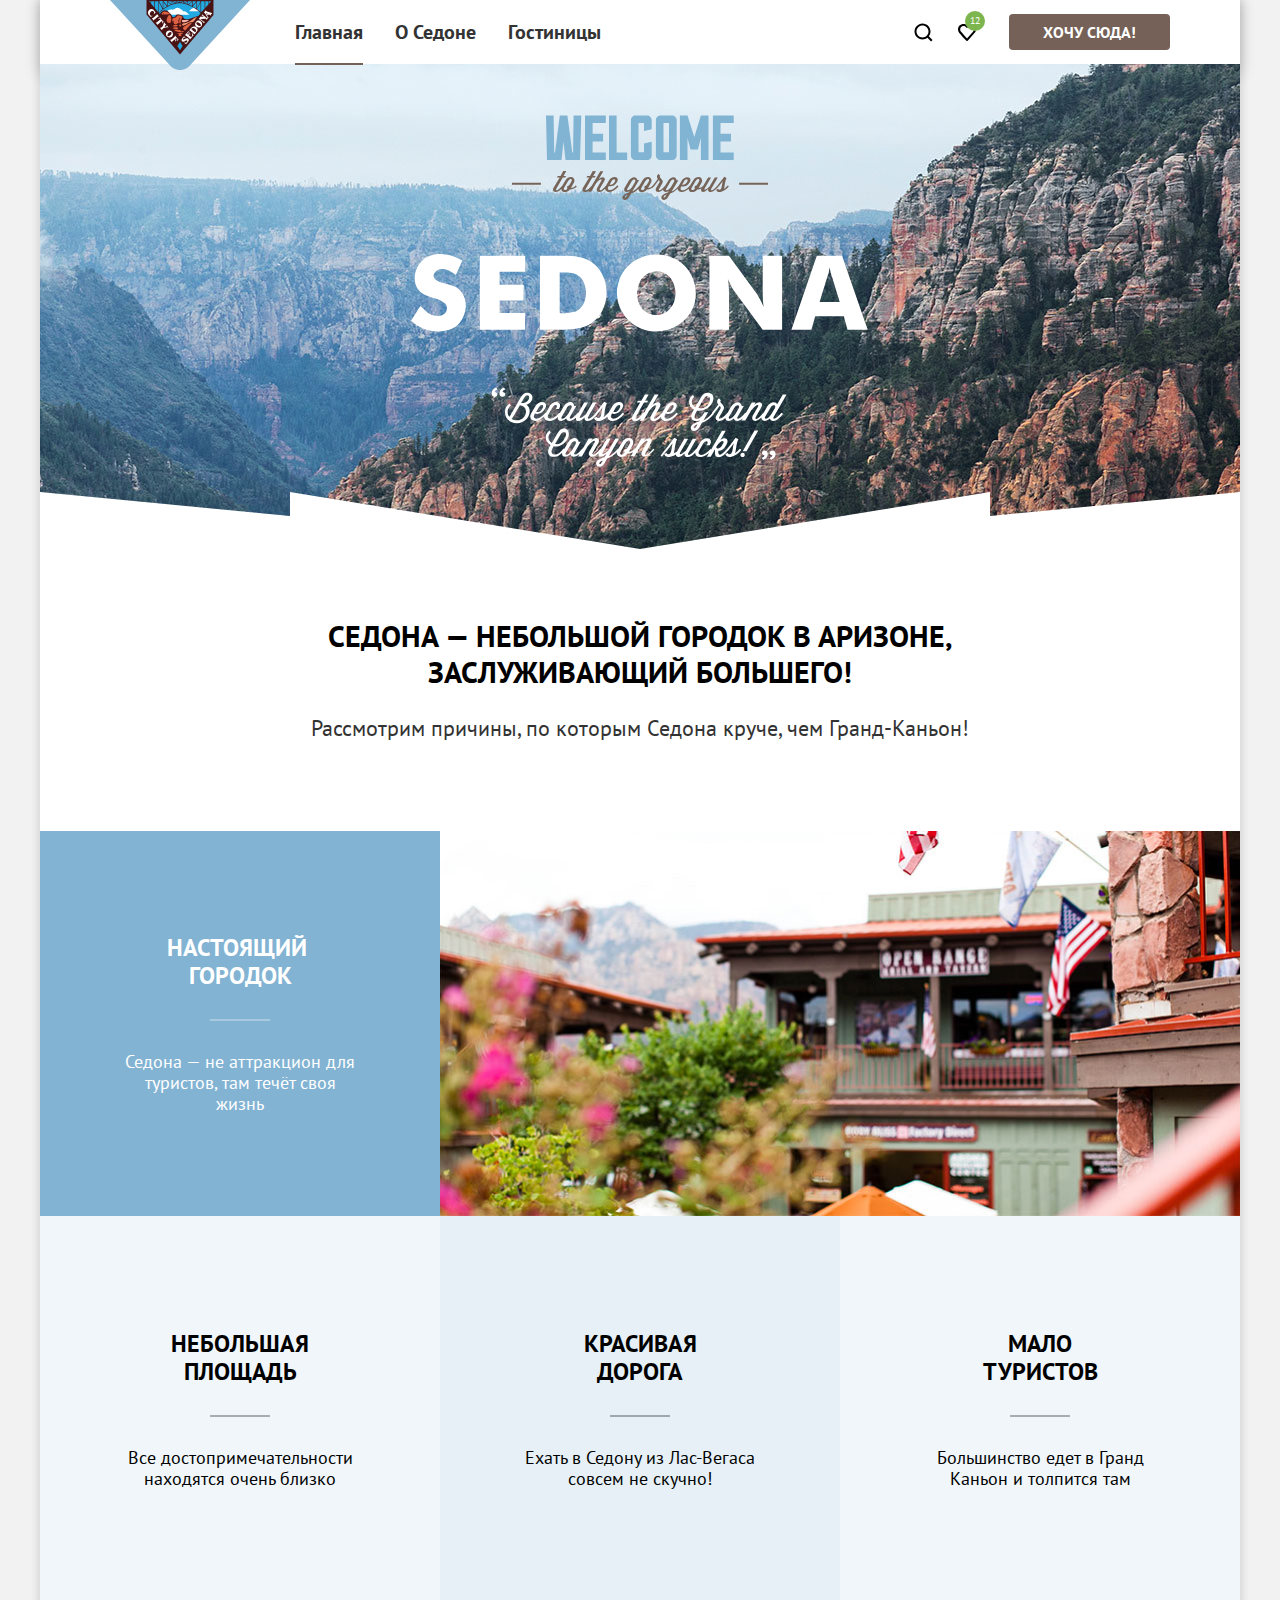
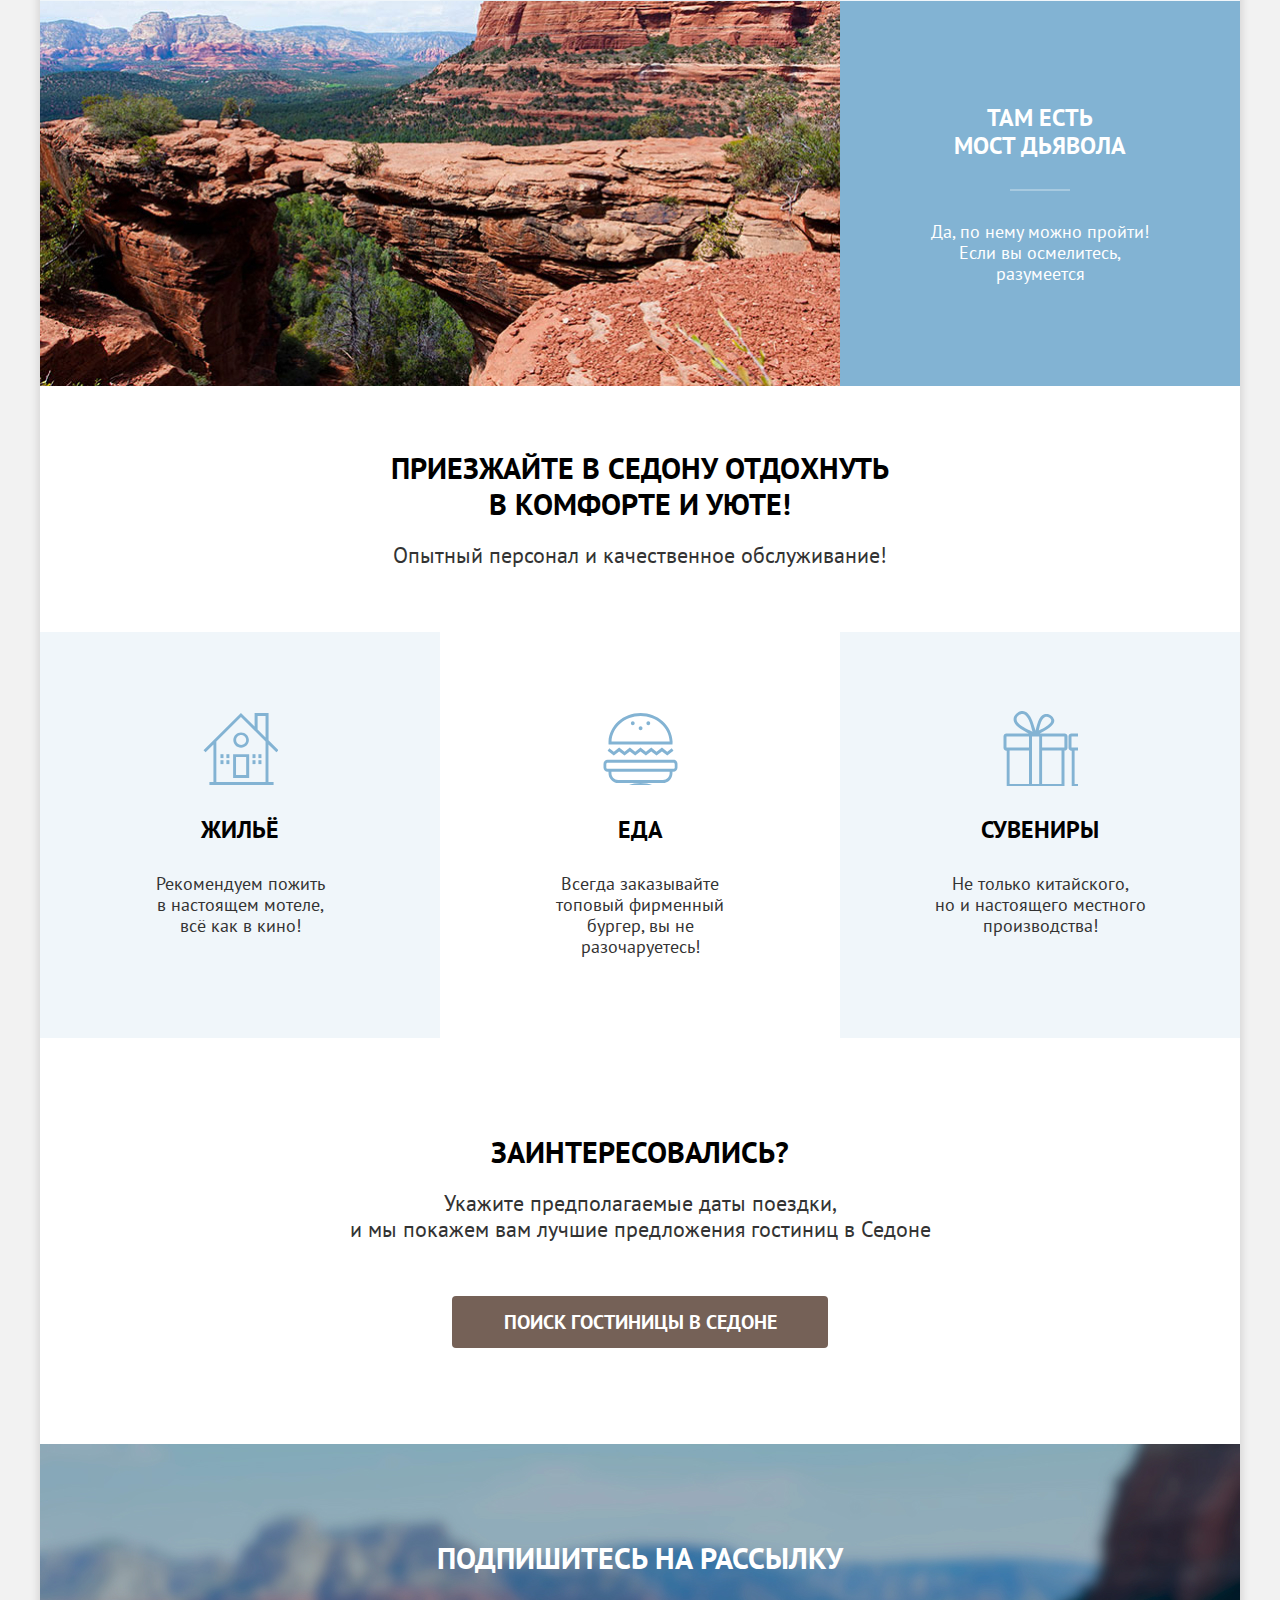
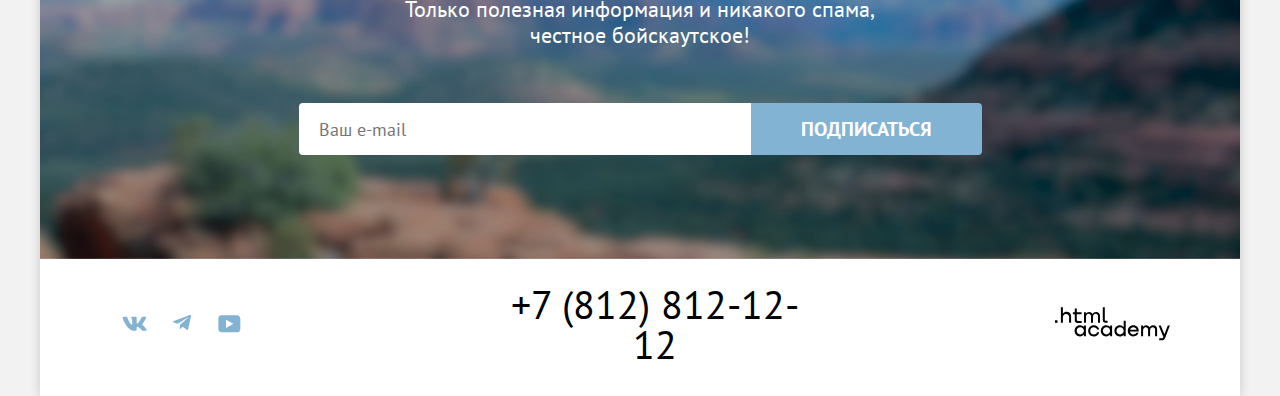
==== commit 0ce0e534: "Корректирует разметку и стили" ====
--- a/index.html
+++ b/index.html
@@ -8,6 +8,7 @@
     <link rel="stylesheet" href="styles/styles.css">
     <meta name="viewport" content="width=device-width, initial-scale=1">
   </head>
+
   <body>
     <div class="body-list">
       <header class="page-header" data-test="header"> <!--  data  -->
@@ -99,7 +100,7 @@
             </li>
           </ul>
         </section>
-        <section class="infrastructure">
+        <section class="infrastructure" data-test="service">
           <h2 class="visually-hidden">Инфраструктура</h2>
           <p class="infrastructure-lead">Приезжайте в Седону отдохнуть в комфорте и уюте!</p>
           <p>Опытный персонал и качественное обслуживание!</p>
@@ -163,11 +164,16 @@
             </a>
           </li>
         </ul>
-        <a class="footer-phone" href="tel:+78128121212">+7 (812) 812-12-12</a>
-        <a class="copyright" href="https://htmlacademy.ru/">
-          <span class="visually-hidden">Логотип HTML Academy</span>
-        </a>
+        <div class="footer-phone-block">
+          <a class="footer-phone" href="tel:+78128121212">+7 (812) 812-12-12</a>
+        </div>
+        <div class="footer-logo-block">
+          <a class="copyright" href="https://htmlacademy.ru/">
+            <span class="visually-hidden">Логотип HTML Academy</span>
+          </a>
+        </div>
       </footer>
     </div>
   </body>
+
 </html>
--- a/styles/styles.css
+++ b/styles/styles.css
@@ -184,10 +184,10 @@
 }
 
 .advantages-item-cent {
-
   background-color: rgba(131, 179, 211, 0.2);
   height: 385px;
   width: 400px;
+  padding: auto;
 }
 
 .advantages-item-wide {
@@ -237,10 +237,6 @@
 
 .advantages-stolb-cent {
   background-color: rgba(131, 179, 211, 0.2);
-}
-
-.visually-hidden {
-  display: none;
 }
 
 .navigation-link {
@@ -273,12 +269,6 @@
   background-color: #000000;
 }
 
-.navigation-link {
-  font-family: "PT Sans", sans-serif;
-  text-transform: capitalize;
-  color: inherit;
-}
-
 .navigation-user-link-favorite {
   mask-image: url(../images/favorite.svg);
   mask-position: center;
@@ -340,7 +330,6 @@
 }
 
 .advantages-description {
-
   font-size: 18px;
   line-height: 21px;
   color: #000000;
@@ -350,11 +339,6 @@
   margin: 0 auto;
   margin-top: 31px;
   width: 230px;
-}
-
-.advantages-item-cent {
-  width: 400px;
-  padding: auto;
 }
 
 .advantages-color {
@@ -544,7 +528,6 @@
   background-color: #ffffff;
   width: 1060px;
   padding: 22px 70px 30px 70px;
-  justify-content: space-between;
   align-items: center;
 }
 
@@ -585,11 +568,10 @@
   color: #000000;
   font-weight: 400;
   position: relative;
-  left: -49px;
 }
 
 .copyright {
-  display: block;
+
   mask-image: url("../images/htmlacademy.svg");
   mask-repeat: no-repeat;
   mask-position: center;
@@ -629,8 +611,8 @@
   flex-wrap: wrap;
 }
 
-.copyright {
-  height: 34px;
+.filters-background {
+  background-color: #3f5e72;
 }
 
 .filters {
@@ -1790,3 +1772,36 @@
 .control-input:disabled + .control-mark {
   background-color: rgba(0, 0, 0, 0.3);
 }
+
+
+.footer-phone-block {
+  width: 331px;
+  display: flex;
+  flex-wrap: wrap;
+  margin-left: 137px;
+}
+
+.footer-logo-block {
+  width: 115px;
+  display: flex;
+  flex-wrap: wrap;
+  margin-left: auto;
+  padding: 0;
+}
+
+
+
+
+
+.visually-hidden {
+  position: absolute;
+  width: 1px;
+  height: 1px;
+  margin: -1px;
+  border: 0;
+  padding: 0;
+  white-space: nowrap;
+  clip-path: inset(100%);
+  clip: rect(0 0 0 0);
+  overflow: hidden;
+}
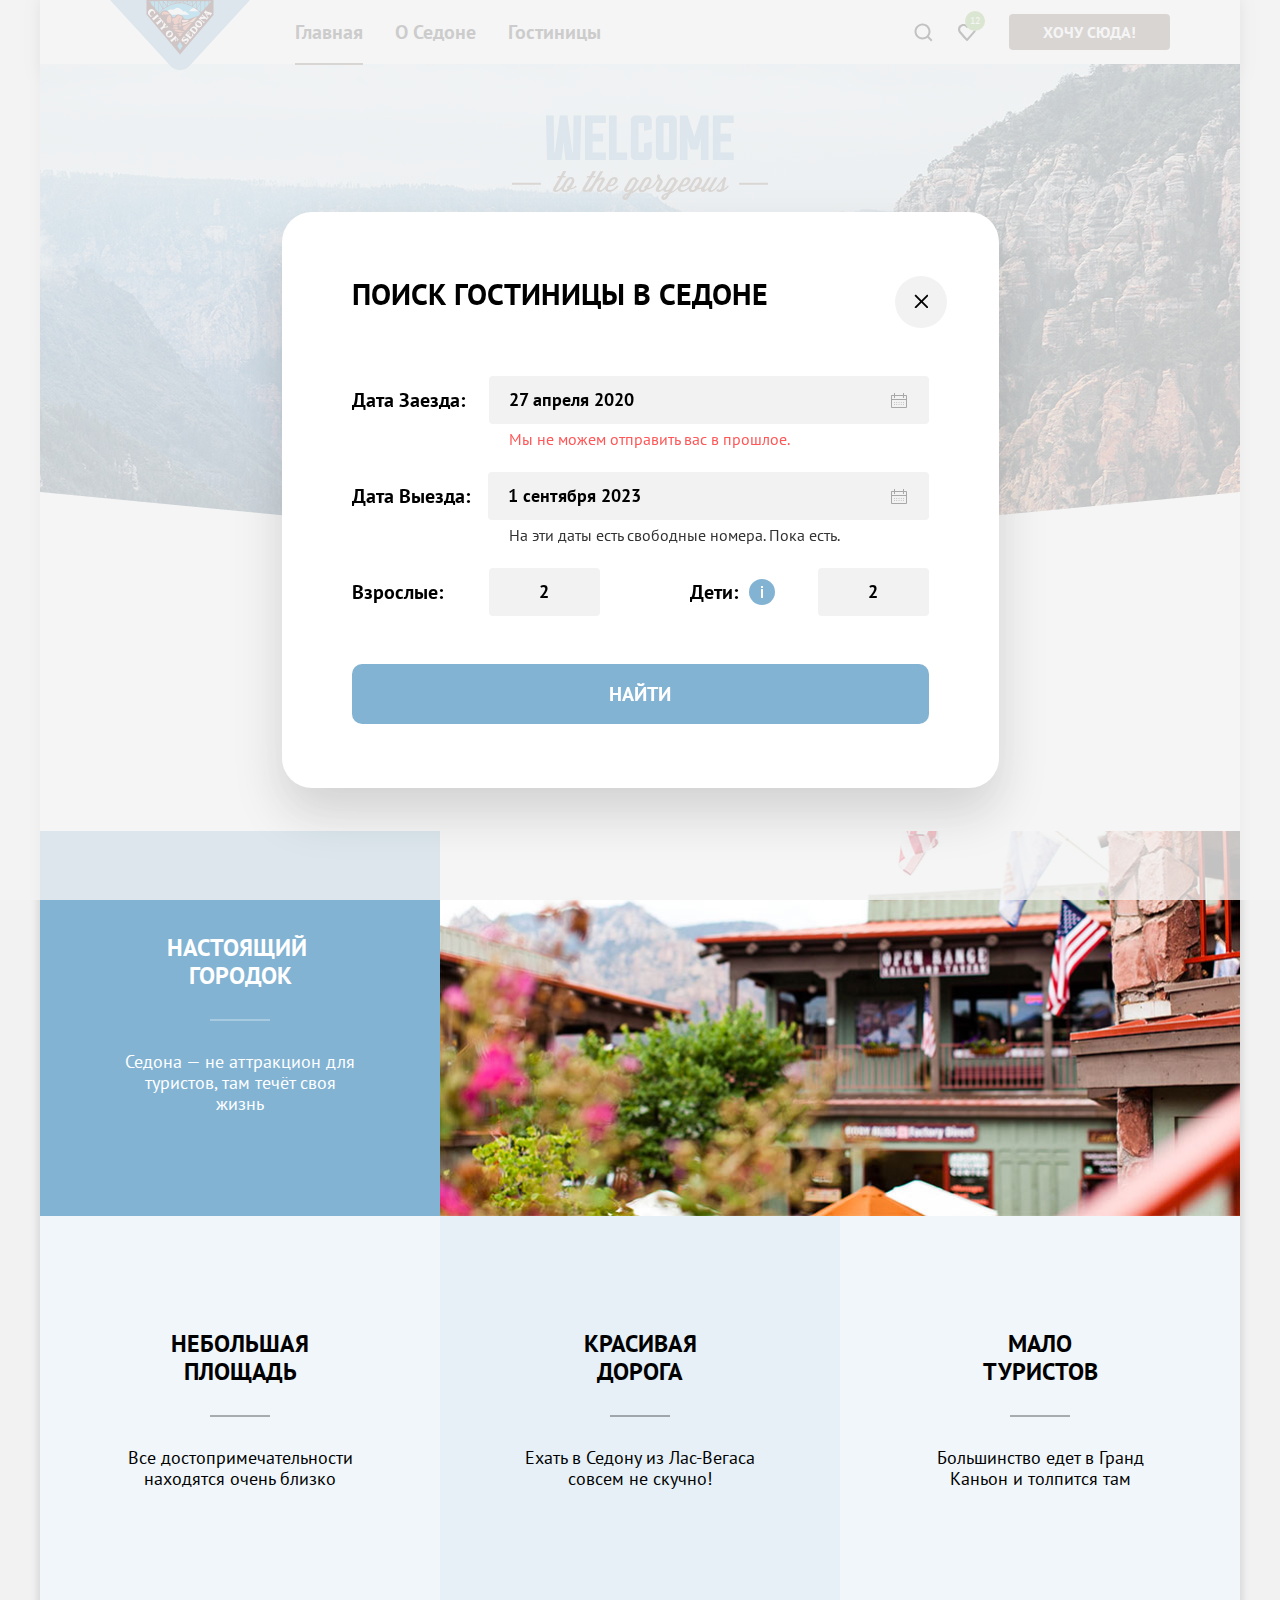
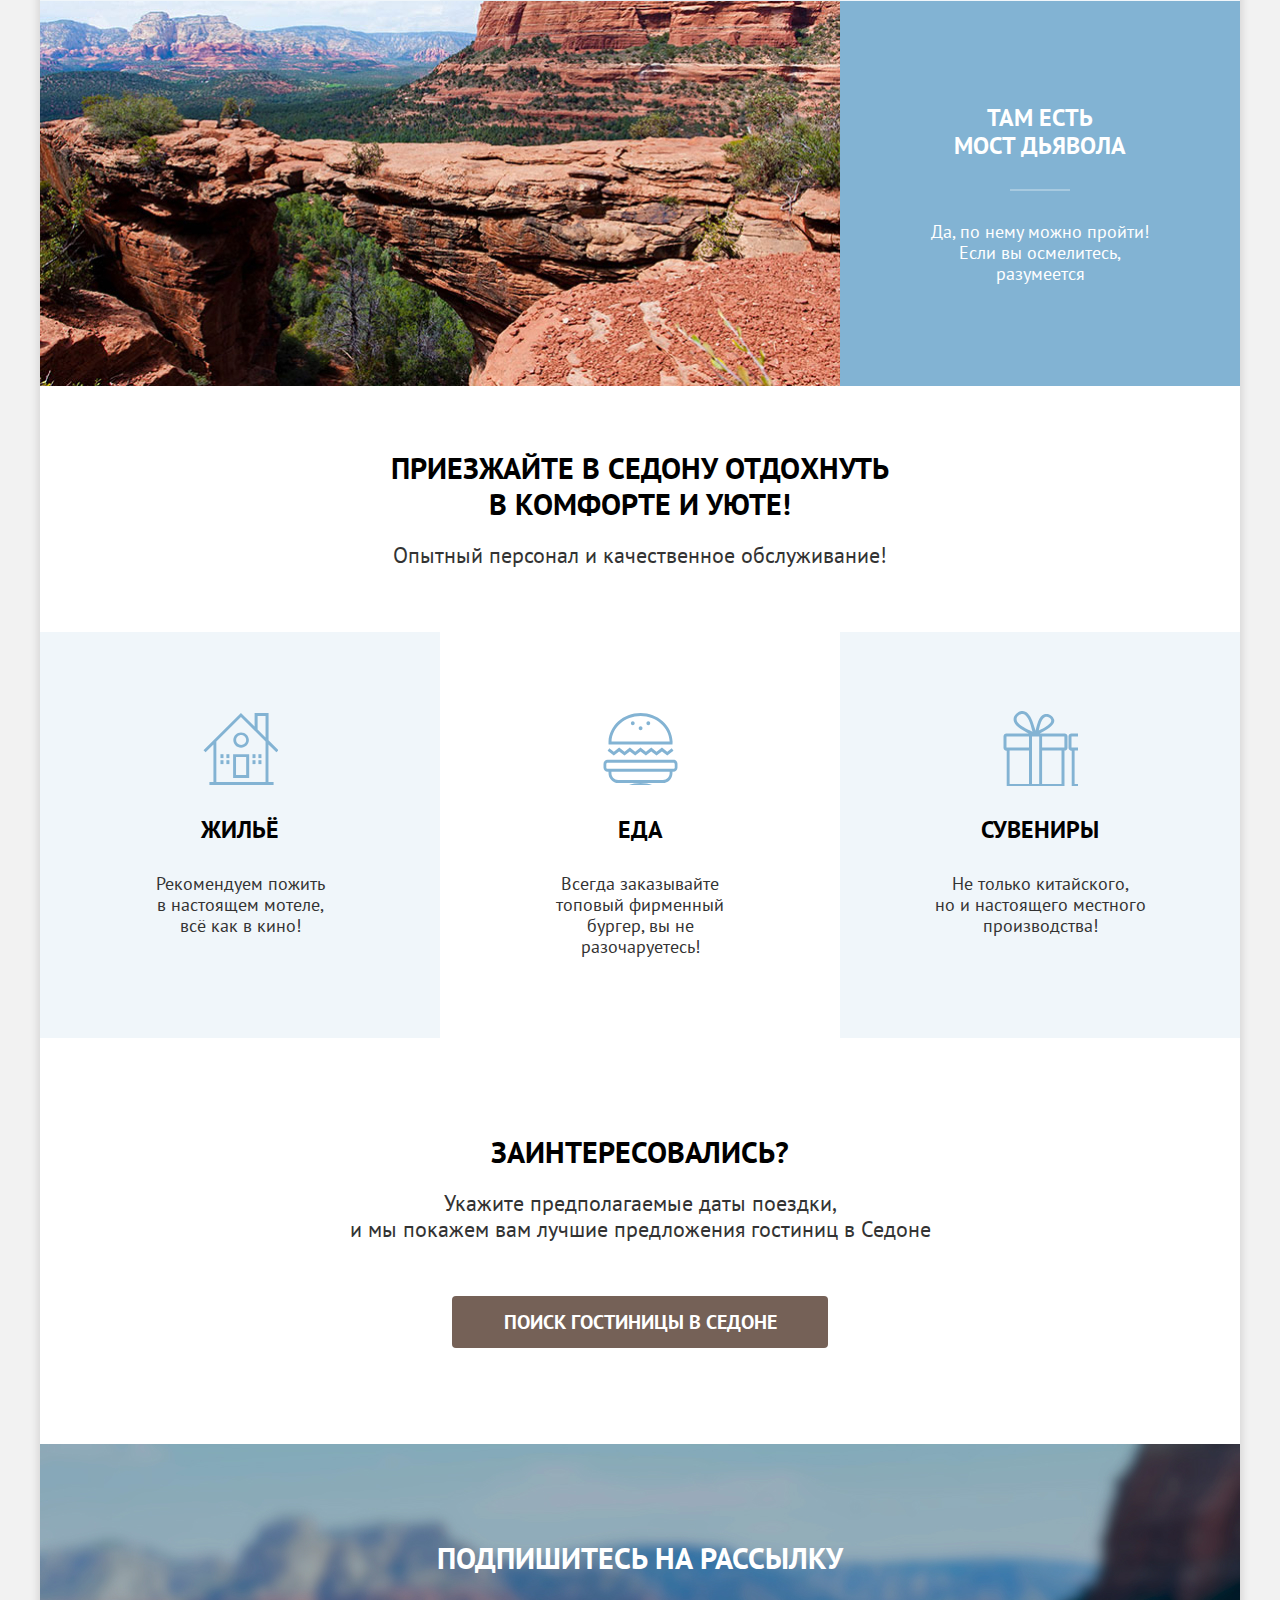
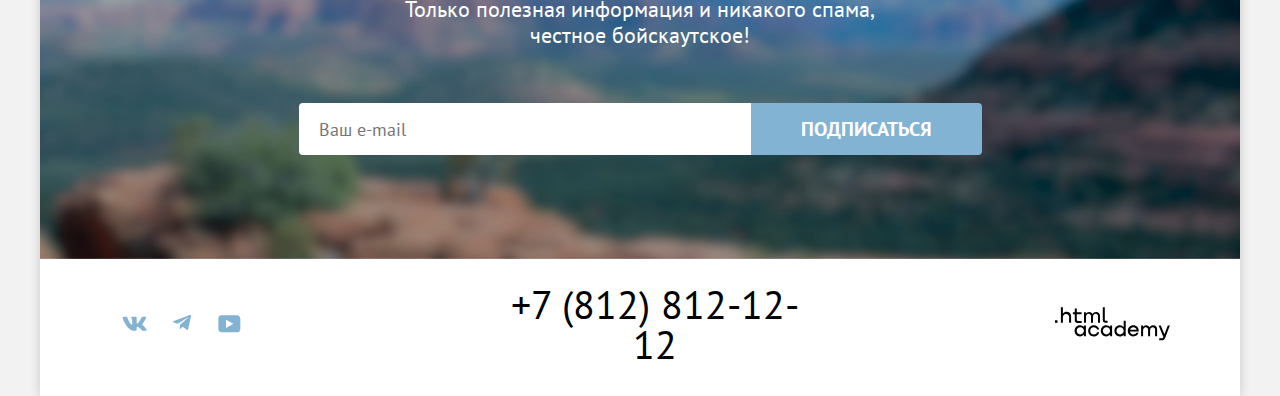
==== commit a797b3e6: "Добавляет модальное окно" ====
--- a/index.html
+++ b/index.html
@@ -38,8 +38,8 @@
             <li class="navigation-user-item">
               <a class="navigation-user-link navigation-user-link-favorite" href="#">
                 <span class="visually-hidden">Избранное</span>
+                <span class="notification-badge">12</span> <!-- notification-badge -->
               </a>
-              <span class="notification-badge">12</span> <!-- notification-badge -->
             </li>
             <li>
               <a class="header-button" href="#">Хочу сюда!</a> <!-- Отдельно от списка, удобнее стилизовать-->
@@ -168,12 +168,127 @@
           <a class="footer-phone" href="tel:+78128121212">+7 (812) 812-12-12</a>
         </div>
         <div class="footer-logo-block">
-          <a class="copyright" href="https://htmlacademy.ru/">
+          <a class="copyright" href="https://htmlacademy.ru/intensive/htmlcss">
             <span class="visually-hidden">Логотип HTML Academy</span>
           </a>
         </div>
       </footer>
     </div>
+    <div class="modal-block modal-container-close">
+      <div class="modal modal-search">
+        <button class="modal-close-button" type="button">
+          <span class="visually-hidden">Закрыть</span>
+          <svg role="img" aria-label="Закрыть" aria-hidden="true" focusable="false" class="modal-close"
+			xmlns="http://www.w3.org/2000/svg" width="14" height="14" fill="none">
+            <path fill-rule="evenodd" d="M14.5 1.78 13.2.5 7.49 6.2 1.79.5.48 1.8l5.7 5.7-5.7 5.7 1.3 1.3 5.7-5.7 5.7 5.7 1.3-1.3-5.7-5.7 5.7-5.7Z"/>
+          </svg>
+        </button>
+        <section class="modal-content">
+          <h2 class="modal-title">Поиск гостиницы в Седоне</h2>
+          <form class="search-form" action="https://echo.htmlacademy.ru/" method="post">
+            <div class="search-form-wrapper">
+              <label for="check-in-date" class="search-form-title title-check-in">Дата заезда:</label>
+              <input type="text" id="check-in-date" name="check-in-date" required class="search-form-input" value="27 апреля 2020">
+              <svg role="img" aria-label="Календарь" aria-hidden="true" focusable="false" xmlns="http://www.w3.org/2000/svg" 
+				width="16" height="15" fill="none" viewBox="0 0 16 15" class="search-form-calendar">
+                <path d="M5.75 10c.3 0 .5-.2.5-.5s-.2-.5-.5-.5-.5.2-.5.5.2.5.5.5Z"/>
+                <path d="M15 2h-2V0h-1v2H4V0H3v2H1c-.6 0-1 .4-1 1v11c0 .5.4 1 1 1h14c.5 0 1-.5 1-1V3c0-.6-.5-1-1-1Zm0 12H1V7h14v7ZM1 
+				6V3h2v2h1V3h8v2h1V3h2v3H1Z"/>
+                <path d="M8 10c.3 0 .5-.2.5-.5S8.3 9 8 9s-.5.2-.5.5.2.5.5.5Zm2.25 0c.3 0 .5-.2.5-.5s-.2-.5-.5-.5-.5.2-.5.5.2.5.5.5Zm-4.5 1c-.3 
+				0-.5.2-.5.5s.2.5.5.5.5-.2.5-.5-.2-.5-.5-.5ZM3.5 10c.3 0 .5-.2.5-.5S3.8 9 3.5 9s-.5.2-.5.5.2.5.5.5Zm0 1c-.3 0-.5.2-.5.5s.2.5.5.5.5-.2.5-.5-.2-.5-.5-.5ZM8 
+				11c-.3 0-.5.2-.5.5s.2.5.5.5.5-.2.5-.5-.2-.5-.5-.5Zm2.25 0c-.3 0-.5.2-.5.5s.2.5.5.5.5-.2.5-.5-.2-.5-.5-.5Zm2.25-1c.3 0 .5-.2.5-.5s-.2-.5-.5-.5-.5.2-.5.5.2.5.5.5Zm0 
+				1c-.3 0-.5.2-.5.5s.2.5.5.5.5-.2.5-.5-.2-.5-.5-.5Z"/>
+              </svg>
+              <span class="search-form-text error">Мы не можем отправить вас в прошлое.</span>
+            </div>
+            <div class="search-form-wrapper">
+              <label for="check-out-date" class="search-form-title title-check-out">Дата выезда:</label>
+              <input type="text" id="check-out-date" name="check-out-date" required class="search-form-input" value="1 сентября 2023">
+              <svg role="img" aria-label="Календарь" aria-hidden="true" focusable="false" xmlns="http://www.w3.org/2000/svg" width="16" 
+			  height="15" fill="none" viewBox="0 0 16 15" class="search-form-calendar">
+                <path d="M5.75 10c.3 0 .5-.2.5-.5s-.2-.5-.5-.5-.5.2-.5.5.2.5.5.5Z"/>
+                <path d="M15 2h-2V0h-1v2H4V0H3v2H1c-.6 0-1 .4-1 1v11c0 .5.4 1 1 1h14c.5 0 1-.5 1-1V3c0-.6-.5-1-1-1Zm0 12H1V7h14v7ZM1 
+				6V3h2v2h1V3h8v2h1V3h2v3H1Z"/>
+                <path d="M8 10c.3 0 .5-.2.5-.5S8.3 9 8 9s-.5.2-.5.5.2.5.5.5Zm2.25 0c.3 0 .5-.2.5-.5s-.2-.5-.5-.5-.5.2-.5.5.2.5.5.5Zm-4.5 1c-.3 
+				0-.5.2-.5.5s.2.5.5.5.5-.2.5-.5-.2-.5-.5-.5ZM3.5 10c.3 0 .5-.2.5-.5S3.8 9 3.5 9s-.5.2-.5.5.2.5.5.5Zm0 1c-.3 0-.5.2-.5.5s.2.5.5.5.5-.2.5-.5-.2-.5-.5-.5ZM8 11c-.3 
+				0-.5.2-.5.5s.2.5.5.5.5-.2.5-.5-.2-.5-.5-.5Zm2.25 0c-.3 0-.5.2-.5.5s.2.5.5.5.5-.2.5-.5-.2-.5-.5-.5Zm2.25-1c.3 0 .5-.2.5-.5s-.2-.5-.5-.5-.5.2-.5.5.2.5.5.5Zm0 1c-.3 
+				0-.5.2-.5.5s.2.5.5.5.5-.2.5-.5-.2-.5-.5-.5Z"/>
+              </svg>
+              <span class="search-form-text">На эти даты есть свободные номера. Пока есть.</span>
+            </div>
+            <div class="search-form-wrapper">
+              <div class="guests-wrapper">
+                <label for="adults" class="search-form-title">Взрослые:</label>
+                <div class="guests-amount-wrapper">
+                  <button type="button" class="guests-amount-button">
+                    <span class="visually-hidden">Кнопка уменьшить количество взрослых</span>
+                    <span class="button-decrease-amount"></span>
+                  </button>
+                  <input type="text" id="adults" name="adults" required class="input-guests" value="2">
+                  <button type="button" class="guests-amount-button">
+                    <span class="visually-hidden">Кнопка увеличить количество взрослых</span>
+                    <span class="button-increase-amount"></span>
+                  </button>
+                </div>
+              </div>
+              <div class="guests-wrapper">
+                <label for="children" class="search-form-title title-children">Дети:</label>
+                <span class="tooltip">
+                  <button class="tooltip-toggle" type="button" aria-labelledby="tooltip-label-info">
+                    <svg role="img" aria-label="Детальная информация" aria-hidden="true" focusable="false" class="tooltip-icon" xmlns="http://www.w3.org/2000/svg" 
+					width="26" height="26" fill="none" viewBox="0 0 26 26">
+                      <circle cx="13" cy="13" r="13" fill="#83B3D3"/>
+                      <path fill="#fff" fill-rule="evenodd" d="M12 7h2v2h-2V7Zm2 12h-2v-9h2v9Z" clip-rule="evenodd"/>
+                    </svg>
+                  </button>
+                  <span class="tooltip-text" role="tooltip" id="tooltip-label-info">Укажите количество детей, которые будут с вами, возраст которых от 6 до 18 лет. 
+				  Дети до 6 лет размещаются бесплатно.</span>
+                </span>
+                <div class="guests-amount-wrapper">
+                  <button type="button" class="guests-amount-button">
+                    <span class="visually-hidden">Кнопка уменьшить количество взрослых</span>
+                    <span class="button-decrease-amount"></span>
+                  </button>
+                  <input type="text" id="children" name="children" required class="input-guests" value="2">
+                  <button type="button" class="guests-amount-button">
+                    <span class="visually-hidden">Кнопка увеличить количество взрослых</span>
+                    <span class="button-increase-amount"></span>
+                  </button>
+                </div>
+              </div>
+            </div>
+            <button type="submit" class="search-button-form">Найти</button>
+          </form>
+        </section>
+      </div>
+    </div>
+
+
+
+
+
+
+
+
+
+
+
+
+
+
+
+
+
+
+
+
+
+
+
+
+
+
+
   </body>
 
 </html>
--- a/styles/styles.css
+++ b/styles/styles.css
@@ -47,13 +47,14 @@
 
 .navigation-item {
   position: relative;
+  display: flex;
 }
 
 .current-link::after {
   position: absolute;
   content: "";
   width: 68px;
-  top: 43px;
+  top: 63px;
   left: 16px;
   right: 16px;
   bottom: -1px;
@@ -65,7 +66,7 @@
   position: absolute;
   content: "";
   width: 93px;
-  top: 43px;
+  top: 63px;
   left: 16px;
   right: 16px;
   bottom: -1px;
@@ -101,6 +102,7 @@
   margin: 0;
   padding: 0;
   margin-bottom: 11px;
+  width: 520px;
 }
 
 .navigation-user {
@@ -137,7 +139,7 @@
 }
 
 .hero {
-  background-color: #82B3D3;
+  background-color: #55778d;
   background-image: url(../images/index-background.jpg);
   background-position: center;
   background-repeat: no-repeat;
@@ -259,30 +261,30 @@
 
 .navigation-user-link-search {
   display: block;
-  mask-image: url(../images/search.svg);
-  mask-position: center;
-  mask-repeat: no-repeat;
+  background-image: url(../images/search.svg);
+  background-position: center;
+  background-repeat: no-repeat;
   width: 20px;
   height: 20px;
   padding: 22px 12px;
-  margin-right: 10px;
-  background-color: #000000;
+  margin-right: 1px;
 }
 
 .navigation-user-link-favorite {
-  mask-image: url(../images/favorite.svg);
-  mask-position: center;
-  mask-repeat: no-repeat;
+  background-image: url(../images/favorite.svg);
+  background-position: center;
+  background-repeat: no-repeat;
   padding: 22px 12px;
   display: block;
   margin-bottom: 0;
-  margin-right: 30px;
-  background-color: #000000;
+  margin-right: 21px;
+  height: 20px;
+  width: 18px;
 }
 
 .notification-badge {
   position: absolute;
-  top: 1px;
+  top: 11px;
   right: 24px;
   width: 20px;
   min-height: 20px;
@@ -571,13 +573,11 @@
 }
 
 .copyright {
-
-  mask-image: url("../images/htmlacademy.svg");
-  mask-repeat: no-repeat;
-  mask-position: center;
+  background-image: url("../images/htmlacademy.svg");
+  background-repeat: no-repeat;
+  background-position: center;
   width: 115px;
   height: 34px;
-  background-color: #000000;
 }
 
 .subscribe-form {
@@ -1336,7 +1336,7 @@
 
 .navigation-user-link-search:hover,
 .navigation-user-link-search:focus {
-  background-color: #756157;
+  background-color: #eeecea;
 }
 
 .navigation-user-link-search:active {
@@ -1345,7 +1345,7 @@
 
 .navigation-user-link-favorite:hover,
 .navigation-user-link-favorite:focus {
-  background-color: #756157;
+  background-color: #eeecea;
 }
 
 .navigation-user-link-favorite:active {
@@ -1394,7 +1394,7 @@
 
 .copyright:hover,
 .copyright:focus {
-  background-color: #756157;
+  background-color: #eeecea;
 }
 
 .copyright:active {
@@ -1477,12 +1477,14 @@
 
 
 .select-control:hover {
-  border: 2px solid #68a2ca;
+  outline: 2px solid #68a2ca;
+  outline-offset: -2px;
 }
 
 .select-control:focus {
   outline: 2px solid #68a2ca;
-  border: none;
+  outline-offset: -2px;
+
 }
 
 .select-control:disabled {
@@ -1773,7 +1775,6 @@
   background-color: rgba(0, 0, 0, 0.3);
 }
 
-
 .footer-phone-block {
   width: 331px;
   display: flex;
@@ -1788,10 +1789,6 @@
   margin-left: auto;
   padding: 0;
 }
-
-
-
-
 
 .visually-hidden {
   position: absolute;
@@ -1805,3 +1802,426 @@
   clip: rect(0 0 0 0);
   overflow: hidden;
 }
+
+
+/* Модальное окно */
+
+.modal-block {
+  position: fixed;
+  top: 0px;
+  left: 0;
+  z-index: 3;
+  display: flex;
+  width: 100%;
+  height: 100%;
+  background: rgba(242, 242, 242, 0.8);
+}
+
+.modal-search {
+  width: 717px;
+  box-sizing: border-box;
+}
+
+.modal {
+  position: relative;
+  top: 50px;
+  margin: auto;
+  padding: 64px 70px;
+  border-radius: 30px;
+  box-shadow: 0 25px 50px 0 rgba(0, 0, 0, 0.15);
+  background: #fff;
+}
+
+.modal-close {
+  fill: #000;
+}
+
+.modal-close-button {
+  position: absolute;
+  right: 52px;
+  top: 64px;
+  border: none;
+  margin: 0;
+  padding: 0;
+  background-color: #F2F2F2;
+  border-radius: 50%;
+  width: 52px;
+  height: 52px;
+  cursor: pointer;
+}
+
+.modal-close-button:hover,
+.modal-close-button:active {
+  background-color: #e6e6e6;
+}
+
+.modal-close-button:focus {
+  outline: 3px solid #83b3d3;
+}
+
+.modal-close-button:active .modal-close {
+  fill: #000;
+  opacity: 0.3;
+}
+
+.modal-close-button:disabled {
+  background-color: #e5e5e5;
+}
+
+.modal-title {
+  font-family: "PT Sans", sans-serif;
+  font-weight: 700;
+  font-size: 30px;
+  line-height: 120%;
+  text-transform: uppercase;
+  color: #000;
+  padding: 0;
+  margin: 0 0 64px 0;
+  text-align: left;
+}
+
+.search-form {
+  display: flex;
+  flex-direction: column;
+  justify-content: space-between;
+  row-gap: 48px;
+}
+
+.search-form-wrapper {
+  position: relative;
+  display: flex;
+  flex-wrap: wrap;
+  row-gap: 10px;
+  align-items: center;
+  justify-content: space-between;
+}
+
+.search-form-wrapper:last-child {
+  justify-content: stretch;
+  column-gap: 88px;
+}
+
+.guests-wrapper {
+  display: flex;
+  align-items: center;
+  position: relative;
+}
+
+.guests-wrapper:first-child .search-form-title {
+  margin-right: 46px;
+}
+
+.guests-wrapper:last-child .search-form-title {
+  margin-right: 80px;
+}
+
+.guests-amount-wrapper {
+  display: flex;
+  background-color: #f2f2f2;
+  border-radius: 4px;
+}
+
+.search-form-title {
+  font-family: "PT Sans", sans-serif;
+  font-weight: 700;
+  font-size: 20px;
+  line-height: 120%;
+  text-transform: capitalize;
+  color: #000;
+}
+
+.title-children {
+  position: relative;
+}
+
+.title-check-in {
+  margin-right: 24px;
+}
+
+.title-check-out {
+  margin-right: 18px;
+}
+
+.search-button-form {
+  align-self: stretch;
+  font-family: "PT Sans", sans-serif;
+  font-weight: 700;
+  font-size: 20px;
+  line-height: 120%;
+  text-transform: uppercase;
+  text-align: center;
+  color: #fff;
+  border-radius: 10px;
+  padding: 18px 77px;
+  border: none;
+  background: #83b3d3;
+  cursor: pointer;
+}
+
+.search-form-button:hover,
+.search-form-button:focus {
+  background-color: #68a2ca;
+}
+
+.search-form-button:active {
+  color: rgba(255, 255, 255, 0.3);
+  background-color: #68a2ca;
+}
+
+.search-form-button:disabled {
+  background-color: #e5e5e5;
+}
+
+.search-form-input {
+  font-family: "PT Sans", sans-serif;
+  font-weight: 700;
+  font-size: 18px;
+  line-height: 133%;
+  color: #000;
+  flex-grow: 1;
+  border: none;
+  min-height: 48px;
+  box-sizing: border-box;
+  border-radius: 4px;
+  padding: 12px 40px 12px 20px;
+  background: #f2f2f2;
+  cursor: pointer;
+}
+
+.search-form-input:hover {
+  background-color: #e6e6e6;
+  color: rgba(0, 0, 0, 0.6);
+}
+
+.search-form-input:focus {
+  outline: 3px solid #83b3d3;
+  color: rgba(0, 0, 0, 0.6);
+}
+
+.search-form-input:focus + .search-form-date {
+  opacity: 0;
+}
+
+.search-form-input:active {
+  outline: 1px solid #83b3d3;
+  color: rgba(0, 0, 0, 0.4);
+}
+
+.search-form-input:disabled {
+  background-color: #e5e5e5;
+}
+
+.search-form-calendar {
+  position: absolute;
+  right: 22px;
+  fill: #000;
+  opacity: 0.3;
+  cursor: pointer;
+}
+
+.search-form-calendar:hover,
+.search-form-calendar:focus {
+  opacity: 1;
+}
+
+.search-form-calendar:active {
+  fill: rgba(0, 0, 0, 0.2);
+}
+
+.search-form-text {
+  position: absolute;
+  left: 157px;
+  top: 53px;
+  font-family: "PT Sans", sans-serif;
+  font-weight: 400;
+  font-size: 16px;
+  line-height: 131%;
+  color: #333;
+}
+
+.search-form-text.error {
+  color: #ff5757;
+}
+
+.input-guests {
+  font-family: "PT Sans", sans-serif;
+  font-weight: 700;
+  font-size: 18px;
+  line-height: 111%;
+  text-align: center;
+  color: #000;
+  background-color: #f2f2f2;
+  border: none;
+  padding: 14px 10px;
+  width: 31px;
+  box-sizing: border-box;
+  cursor: pointer;
+}
+
+.input-guests:hover,
+.input-guests:focus {
+  background-color: #e6e6e6;
+  color: rgba(0, 0, 0, 0.6);
+}
+
+.input-guests:active {
+  color: rgba(0, 0, 0, 0.4);
+}
+
+.input-guests:disabled {
+  background-color: rgba(0, 0, 0, 0.3);
+}
+
+.guests-amount-button {
+  display: flex;
+  justify-content: center;
+  align-items: center;
+  width: 40px;
+  padding: 0;
+  border: none;
+  background-color: transparent;
+  cursor: pointer;
+}
+
+.button-decrease-amount {
+  display: block;
+  width: 14px;
+}
+
+.button-increase-amount {
+  display: block;
+  width: 14px;
+}
+
+.button-decrease-amount::before {
+  content: "";
+  display: block;
+  mask-image: url("../images/icons/minus.svg");
+  mask-repeat: no-repeat;
+  mask-position: center;
+  background-color: rgba(117, 97, 87, 0.3);
+  width: 14px;
+  height: 2px;
+  margin: auto;
+}
+
+.button-increase-amount::before {
+  display: block;
+  margin: auto;
+  content: "";
+  mask-image: url("../images/icons/plus.svg");
+  mask-repeat: no-repeat;
+  mask-position: center;
+  background-color: rgba(117, 97, 87, 0.3);
+  width: 14px;
+  height: 14px;
+}
+
+.guests-amount-button:hover .button-decrease-amount::before,
+.guests-amount-button:hover .button-increase-amount::before {
+  background-color: #000;
+}
+
+.guests-amount-button:focus .button-increase-amount {
+  padding: 3px;
+  outline: 3px solid #82b3d3;
+  border-radius: 4px;
+}
+
+.guests-amount-button:focus .button-decrease-amount {
+  padding: 9px 3px;
+  outline: 3px solid #82b3d3;
+  border-radius: 4px;
+}
+
+.guests-amount-button:focus .button-decrease-amount::before,
+.guests-amount-button:focus .button-increase-amount::before {
+  background-color: #000;
+}
+
+.guests-amount-button:active .button-decrease-amount::before,
+.guests-amount-button:active .button-increase-amount::before {
+  background-color: rgba(0, 0, 0, 0.2);
+}
+
+.guests-amount-button:disabled {
+  background-color: #e5e5e5;
+}
+
+.search-form-amount {
+  position: absolute;
+  left: 50px;
+  bottom: 12px;
+}
+
+.button-change-amount {
+  margin: auto;
+}
+
+.modal-container-close {
+ /* display: none; */
+}
+
+/* Tooltip */
+
+.tooltip {
+  position: absolute;
+  left: 0;
+  margin-left: 59px;
+  width: 26px;
+  height: 26px;
+}
+
+.tooltip-toggle {
+  border: none;
+  background-color: transparent;
+  padding: 0;
+  margin: 0;
+  display: block;
+}
+
+.tooltip-icon {
+  width: 100%;
+  height: 100%;
+  fill: #83b3d3;
+  display: block;
+}
+
+.tooltip-text {
+  position: absolute;
+  width: 256px;
+  min-height: 143px;
+  margin-top: 15px;
+  box-sizing: border-box;
+  font-family: "PT Sans", sans-serif;
+  font-weight: 400;
+  font-size: 16px;
+  line-height: 125%;
+  color: #fff;
+  text-align: left;
+  border-radius: 10px;
+  padding: 20px 18px 18px 20px;
+  box-shadow: 0 15px 30px 0 rgba(0, 0, 0, 0.3);
+  background: #333;
+  left: 50%;
+  transform: translateX(-50%);
+  display: none;
+}
+
+.tooltip-text:after {
+  content: "";
+  background-image: url("../images/icons/triangle.svg");
+  width: 19px;
+  height: 9px;
+  position: absolute;
+  bottom: 100%;
+  left: 0;
+  right: 0;
+  margin-left: auto;
+  margin-right: auto;
+}
+
+.tooltip-toggle:hover + .tooltip-text,
+.tooltip-toggle:focus + .tooltip-text {
+  display: block;
+}
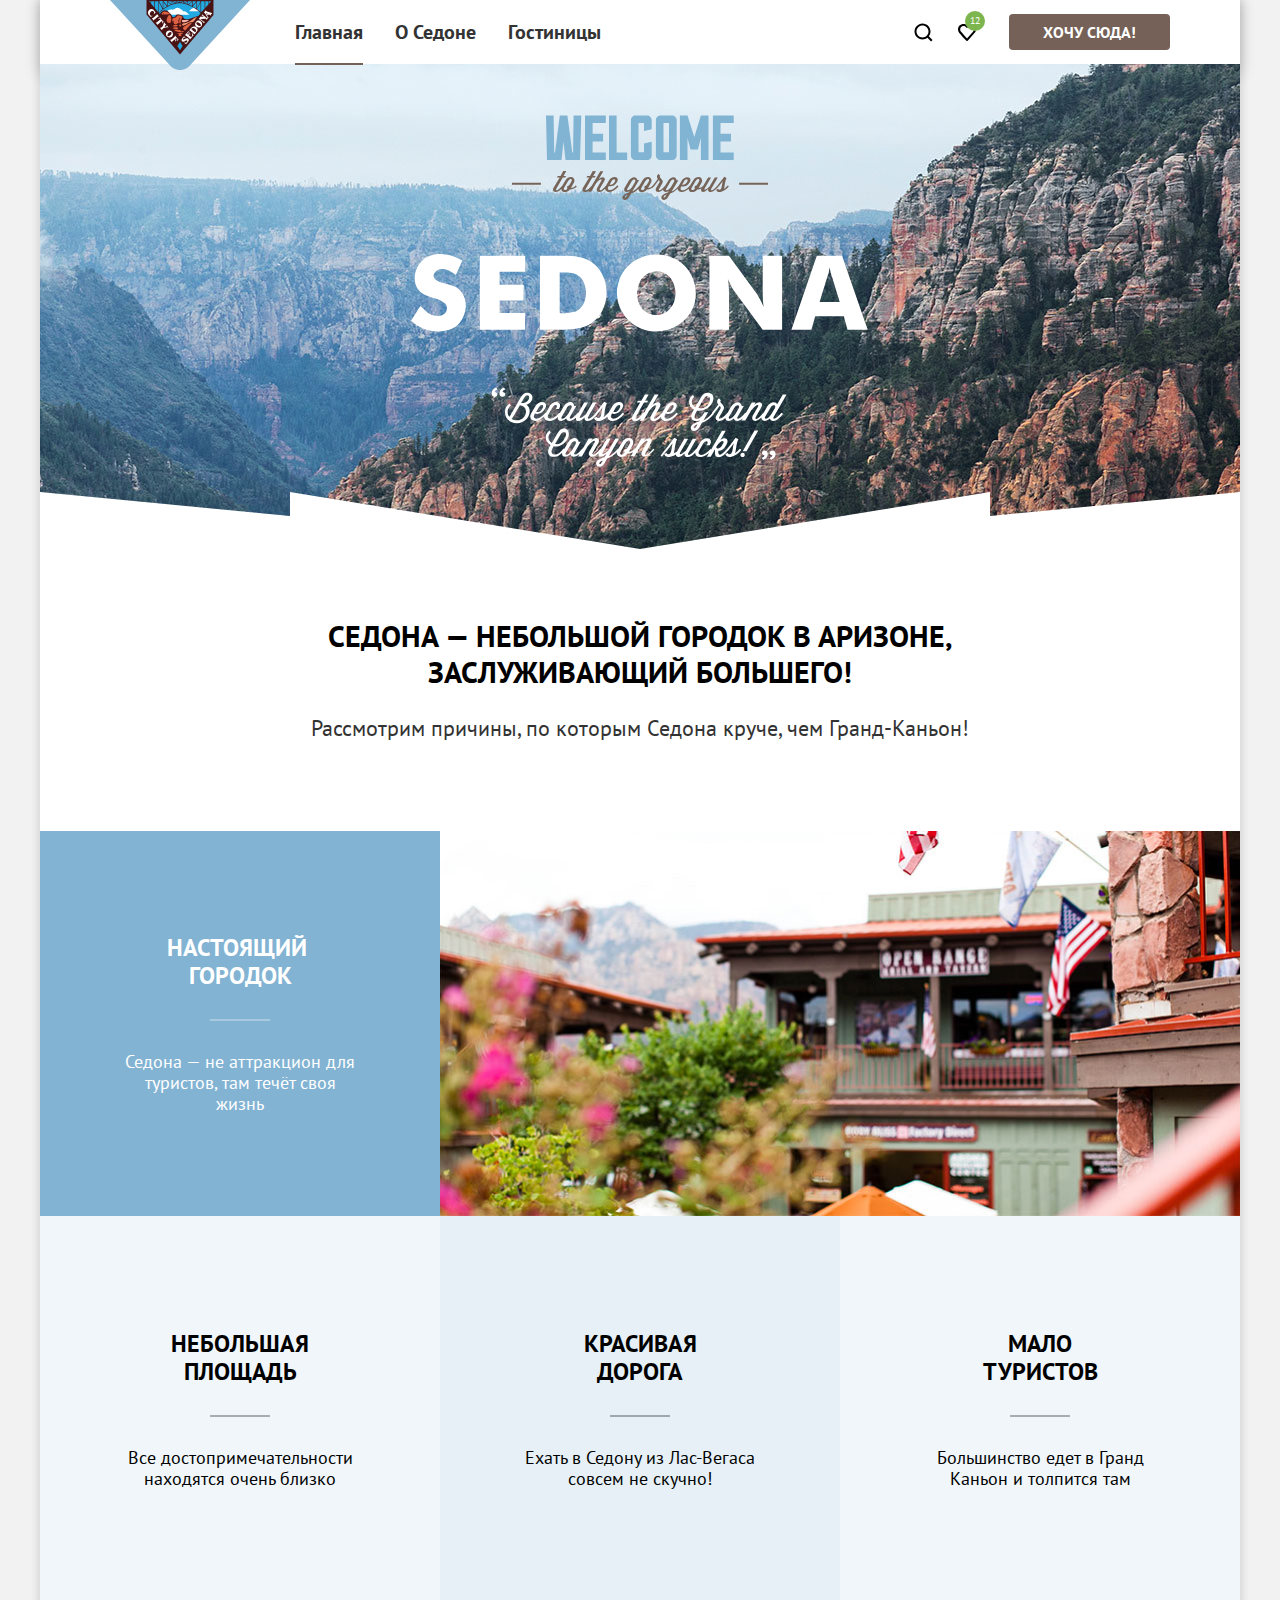
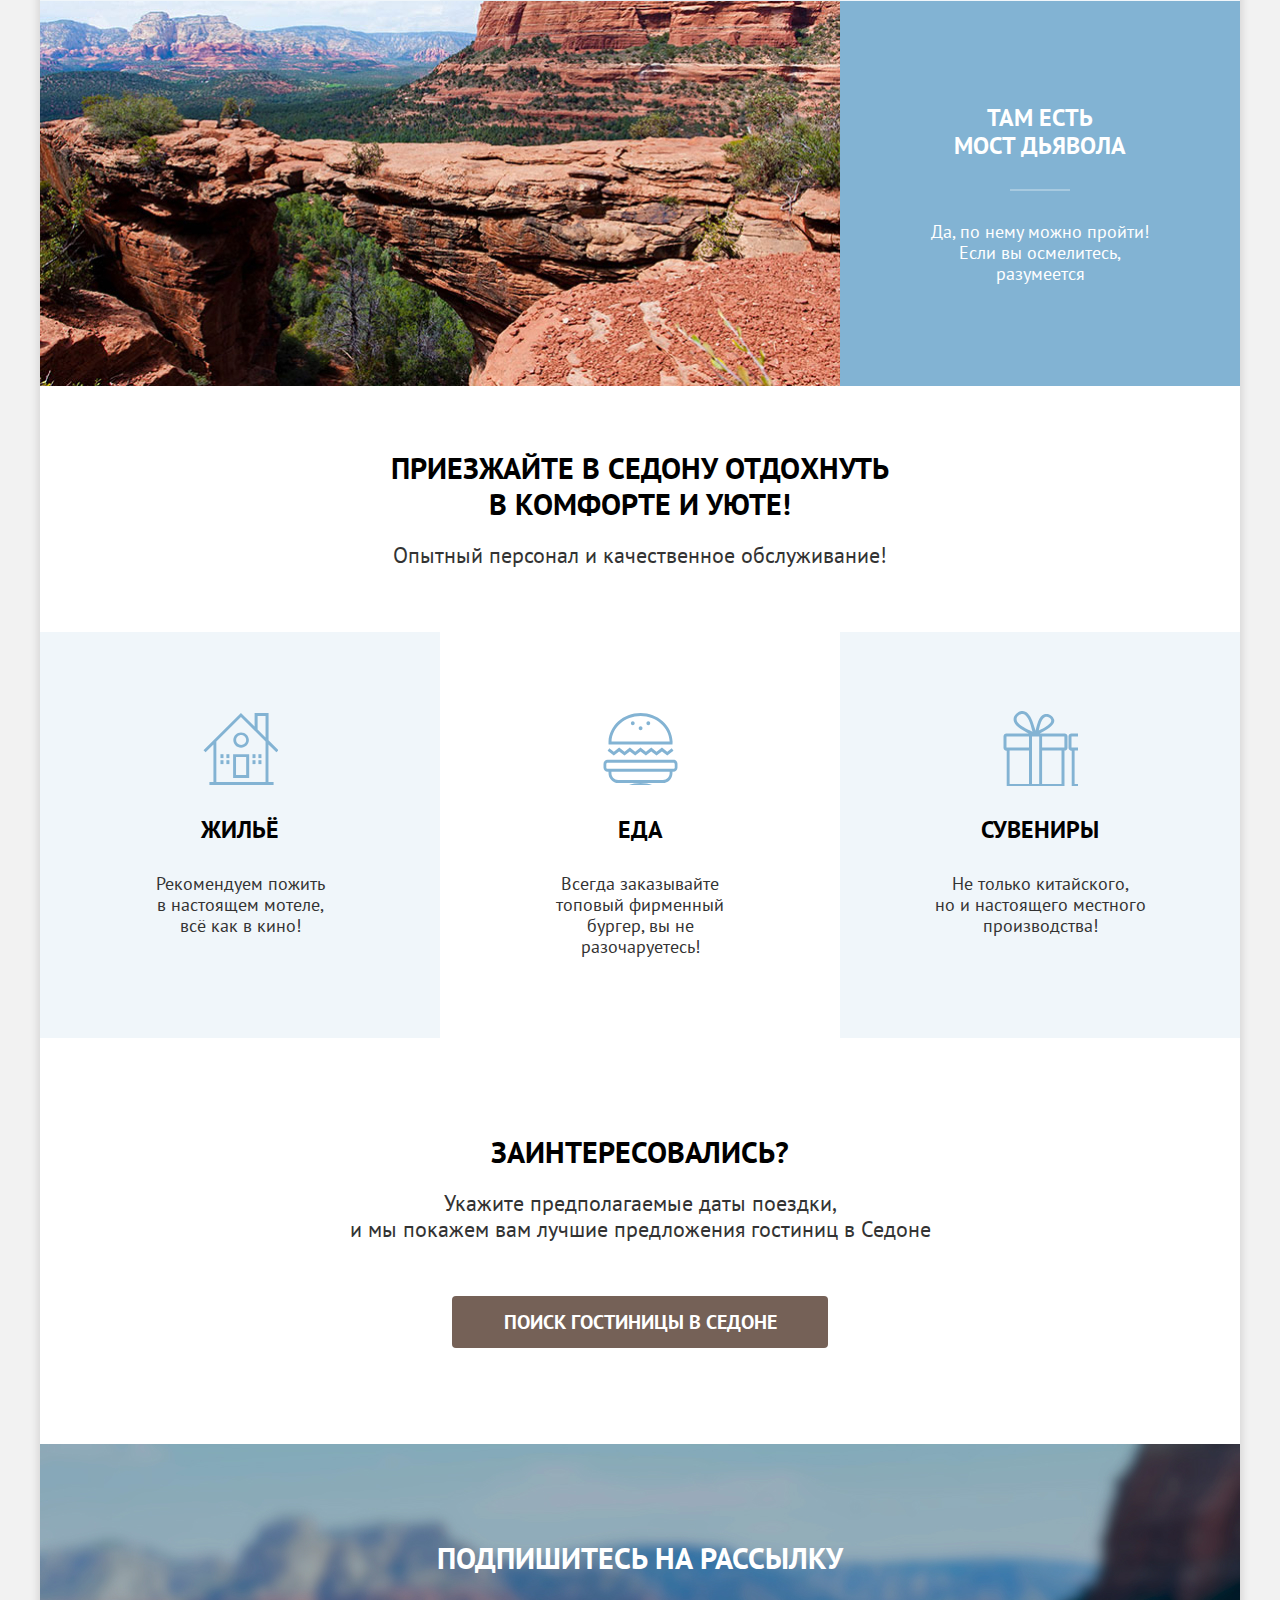
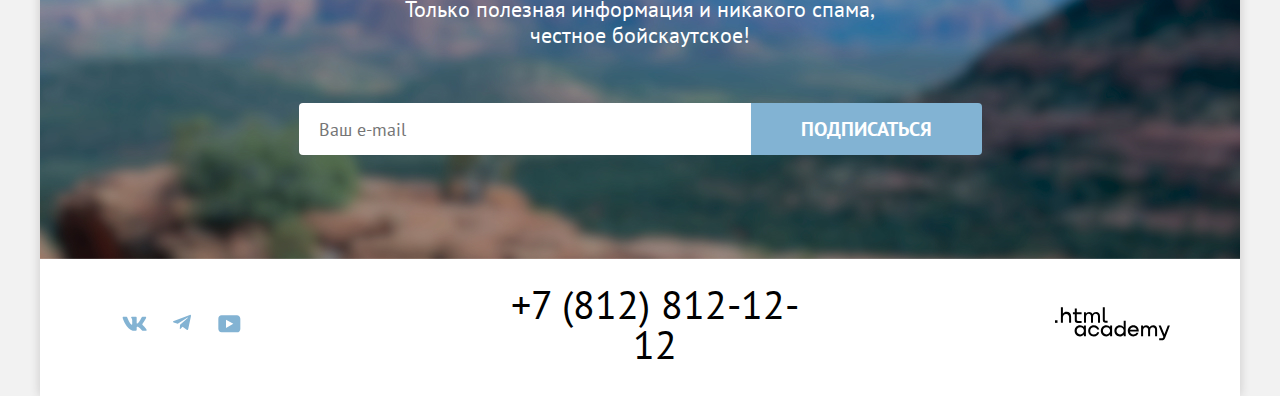
==== commit 0901d309: "Корректирует модальное окно" ====
--- a/index.html
+++ b/index.html
@@ -174,12 +174,11 @@
         </div>
       </footer>
     </div>
-    <div class="modal-block modal-container-close">
+    <div class="modal-container modal-container-close">
       <div class="modal modal-search">
         <button class="modal-close-button" type="button">
           <span class="visually-hidden">Закрыть</span>
-          <svg role="img" aria-label="Закрыть" aria-hidden="true" focusable="false" class="modal-close"
-			xmlns="http://www.w3.org/2000/svg" width="14" height="14" fill="none">
+          <svg role="img" aria-label="Закрыть" aria-hidden="true" focusable="false" class="modal-close" xmlns="http://www.w3.org/2000/svg" width="14" height="14" fill="none">
             <path fill-rule="evenodd" d="M14.5 1.78 13.2.5 7.49 6.2 1.79.5.48 1.8l5.7 5.7-5.7 5.7 1.3 1.3 5.7-5.7 5.7 5.7 1.3-1.3-5.7-5.7 5.7-5.7Z"/>
           </svg>
         </button>
@@ -189,30 +188,20 @@
             <div class="search-form-wrapper">
               <label for="check-in-date" class="search-form-title title-check-in">Дата заезда:</label>
               <input type="text" id="check-in-date" name="check-in-date" required class="search-form-input" value="27 апреля 2020">
-              <svg role="img" aria-label="Календарь" aria-hidden="true" focusable="false" xmlns="http://www.w3.org/2000/svg" 
-				width="16" height="15" fill="none" viewBox="0 0 16 15" class="search-form-calendar">
+              <svg role="img" aria-label="Календарь" aria-hidden="true" focusable="false" xmlns="http://www.w3.org/2000/svg" width="16" height="15" fill="none" viewBox="0 0 16 15" class="search-form-calendar">
                 <path d="M5.75 10c.3 0 .5-.2.5-.5s-.2-.5-.5-.5-.5.2-.5.5.2.5.5.5Z"/>
-                <path d="M15 2h-2V0h-1v2H4V0H3v2H1c-.6 0-1 .4-1 1v11c0 .5.4 1 1 1h14c.5 0 1-.5 1-1V3c0-.6-.5-1-1-1Zm0 12H1V7h14v7ZM1 
-				6V3h2v2h1V3h8v2h1V3h2v3H1Z"/>
-                <path d="M8 10c.3 0 .5-.2.5-.5S8.3 9 8 9s-.5.2-.5.5.2.5.5.5Zm2.25 0c.3 0 .5-.2.5-.5s-.2-.5-.5-.5-.5.2-.5.5.2.5.5.5Zm-4.5 1c-.3 
-				0-.5.2-.5.5s.2.5.5.5.5-.2.5-.5-.2-.5-.5-.5ZM3.5 10c.3 0 .5-.2.5-.5S3.8 9 3.5 9s-.5.2-.5.5.2.5.5.5Zm0 1c-.3 0-.5.2-.5.5s.2.5.5.5.5-.2.5-.5-.2-.5-.5-.5ZM8 
-				11c-.3 0-.5.2-.5.5s.2.5.5.5.5-.2.5-.5-.2-.5-.5-.5Zm2.25 0c-.3 0-.5.2-.5.5s.2.5.5.5.5-.2.5-.5-.2-.5-.5-.5Zm2.25-1c.3 0 .5-.2.5-.5s-.2-.5-.5-.5-.5.2-.5.5.2.5.5.5Zm0 
-				1c-.3 0-.5.2-.5.5s.2.5.5.5.5-.2.5-.5-.2-.5-.5-.5Z"/>
+                <path d="M15 2h-2V0h-1v2H4V0H3v2H1c-.6 0-1 .4-1 1v11c0 .5.4 1 1 1h14c.5 0 1-.5 1-1V3c0-.6-.5-1-1-1Zm0 12H1V7h14v7ZM1 6V3h2v2h1V3h8v2h1V3h2v3H1Z"/>
+                <path d="M8 10c.3 0 .5-.2.5-.5S8.3 9 8 9s-.5.2-.5.5.2.5.5.5Zm2.25 0c.3 0 .5-.2.5-.5s-.2-.5-.5-.5-.5.2-.5.5.2.5.5.5Zm-4.5 1c-.3 0-.5.2-.5.5s.2.5.5.5.5-.2.5-.5-.2-.5-.5-.5ZM3.5 10c.3 0 .5-.2.5-.5S3.8 9 3.5 9s-.5.2-.5.5.2.5.5.5Zm0 1c-.3 0-.5.2-.5.5s.2.5.5.5.5-.2.5-.5-.2-.5-.5-.5ZM8 11c-.3 0-.5.2-.5.5s.2.5.5.5.5-.2.5-.5-.2-.5-.5-.5Zm2.25 0c-.3 0-.5.2-.5.5s.2.5.5.5.5-.2.5-.5-.2-.5-.5-.5Zm2.25-1c.3 0 .5-.2.5-.5s-.2-.5-.5-.5-.5.2-.5.5.2.5.5.5Zm0 1c-.3 0-.5.2-.5.5s.2.5.5.5.5-.2.5-.5-.2-.5-.5-.5Z"/>
               </svg>
               <span class="search-form-text error">Мы не можем отправить вас в прошлое.</span>
             </div>
             <div class="search-form-wrapper">
               <label for="check-out-date" class="search-form-title title-check-out">Дата выезда:</label>
-              <input type="text" id="check-out-date" name="check-out-date" required class="search-form-input" value="1 сентября 2023">
-              <svg role="img" aria-label="Календарь" aria-hidden="true" focusable="false" xmlns="http://www.w3.org/2000/svg" width="16" 
-			  height="15" fill="none" viewBox="0 0 16 15" class="search-form-calendar">
+              <input type="text" id="check-out-date" name="check-out-date" required class="search-form-input" value="1 сентября 2021">
+              <svg role="img" aria-label="Календарь" aria-hidden="true" focusable="false" xmlns="http://www.w3.org/2000/svg" width="16" height="15" fill="none" viewBox="0 0 16 15" class="search-form-calendar">
                 <path d="M5.75 10c.3 0 .5-.2.5-.5s-.2-.5-.5-.5-.5.2-.5.5.2.5.5.5Z"/>
-                <path d="M15 2h-2V0h-1v2H4V0H3v2H1c-.6 0-1 .4-1 1v11c0 .5.4 1 1 1h14c.5 0 1-.5 1-1V3c0-.6-.5-1-1-1Zm0 12H1V7h14v7ZM1 
-				6V3h2v2h1V3h8v2h1V3h2v3H1Z"/>
-                <path d="M8 10c.3 0 .5-.2.5-.5S8.3 9 8 9s-.5.2-.5.5.2.5.5.5Zm2.25 0c.3 0 .5-.2.5-.5s-.2-.5-.5-.5-.5.2-.5.5.2.5.5.5Zm-4.5 1c-.3 
-				0-.5.2-.5.5s.2.5.5.5.5-.2.5-.5-.2-.5-.5-.5ZM3.5 10c.3 0 .5-.2.5-.5S3.8 9 3.5 9s-.5.2-.5.5.2.5.5.5Zm0 1c-.3 0-.5.2-.5.5s.2.5.5.5.5-.2.5-.5-.2-.5-.5-.5ZM8 11c-.3 
-				0-.5.2-.5.5s.2.5.5.5.5-.2.5-.5-.2-.5-.5-.5Zm2.25 0c-.3 0-.5.2-.5.5s.2.5.5.5.5-.2.5-.5-.2-.5-.5-.5Zm2.25-1c.3 0 .5-.2.5-.5s-.2-.5-.5-.5-.5.2-.5.5.2.5.5.5Zm0 1c-.3 
-				0-.5.2-.5.5s.2.5.5.5.5-.2.5-.5-.2-.5-.5-.5Z"/>
+                <path d="M15 2h-2V0h-1v2H4V0H3v2H1c-.6 0-1 .4-1 1v11c0 .5.4 1 1 1h14c.5 0 1-.5 1-1V3c0-.6-.5-1-1-1Zm0 12H1V7h14v7ZM1 6V3h2v2h1V3h8v2h1V3h2v3H1Z"/>
+                <path d="M8 10c.3 0 .5-.2.5-.5S8.3 9 8 9s-.5.2-.5.5.2.5.5.5Zm2.25 0c.3 0 .5-.2.5-.5s-.2-.5-.5-.5-.5.2-.5.5.2.5.5.5Zm-4.5 1c-.3 0-.5.2-.5.5s.2.5.5.5.5-.2.5-.5-.2-.5-.5-.5ZM3.5 10c.3 0 .5-.2.5-.5S3.8 9 3.5 9s-.5.2-.5.5.2.5.5.5Zm0 1c-.3 0-.5.2-.5.5s.2.5.5.5.5-.2.5-.5-.2-.5-.5-.5ZM8 11c-.3 0-.5.2-.5.5s.2.5.5.5.5-.2.5-.5-.2-.5-.5-.5Zm2.25 0c-.3 0-.5.2-.5.5s.2.5.5.5.5-.2.5-.5-.2-.5-.5-.5Zm2.25-1c.3 0 .5-.2.5-.5s-.2-.5-.5-.5-.5.2-.5.5.2.5.5.5Zm0 1c-.3 0-.5.2-.5.5s.2.5.5.5.5-.2.5-.5-.2-.5-.5-.5Z"/>
               </svg>
               <span class="search-form-text">На эти даты есть свободные номера. Пока есть.</span>
             </div>
@@ -235,14 +224,12 @@
                 <label for="children" class="search-form-title title-children">Дети:</label>
                 <span class="tooltip">
                   <button class="tooltip-toggle" type="button" aria-labelledby="tooltip-label-info">
-                    <svg role="img" aria-label="Детальная информация" aria-hidden="true" focusable="false" class="tooltip-icon" xmlns="http://www.w3.org/2000/svg" 
-					width="26" height="26" fill="none" viewBox="0 0 26 26">
+                    <svg role="img" aria-label="Детальная информация" aria-hidden="true" focusable="false" class="tooltip-icon" xmlns="http://www.w3.org/2000/svg" width="26" height="26" fill="none" viewBox="0 0 26 26">
                       <circle cx="13" cy="13" r="13" fill="#83B3D3"/>
                       <path fill="#fff" fill-rule="evenodd" d="M12 7h2v2h-2V7Zm2 12h-2v-9h2v9Z" clip-rule="evenodd"/>
                     </svg>
                   </button>
-                  <span class="tooltip-text" role="tooltip" id="tooltip-label-info">Укажите количество детей, которые будут с вами, возраст которых от 6 до 18 лет. 
-				  Дети до 6 лет размещаются бесплатно.</span>
+                  <span class="tooltip-text" role="tooltip" id="tooltip-label-info">Укажите количество детей, которые будут с вами, возраст которых от 6 до 18 лет. Дети до 6 лет размещаются бесплатно.</span>
                 </span>
                 <div class="guests-amount-wrapper">
                   <button type="button" class="guests-amount-button">
--- a/styles/styles.css
+++ b/styles/styles.css
@@ -534,33 +534,30 @@
 }
 
 .footer-social-vk {
-  mask-image: url(../images/vk.svg);
-  mask-position: center;
-  mask-repeat: no-repeat;
+  background-image: url(../images/vk.svg);
+  background-position: center;
+  background-repeat: no-repeat;
   width: 24px;
   height: 14px;
   padding: 13px 12px;
-  background-color: #83B3D3;
 }
 
 .footer-social-tg {
-  mask-image: url(../images/telegram.svg);
-  mask-position: center;
-  mask-repeat: no-repeat;
+  background-image: url(../images/telegram.svg);
+  background-position: center;
+  background-repeat: no-repeat;
   width: 17px;
   height: 16px;
   padding: 11px 15px;
-  background-color: #83B3D3;
 }
 
 .footer-social-youtube {
-  mask-image: url(../images/youtube.svg);
-  mask-position: center;
-  mask-repeat: no-repeat;
+  background-image: url(../images/youtube.svg);
+  background-position: center;
+  background-repeat: no-repeat;
   width: 22px;
   height: 17px;
   padding: 12px 13px;
-  background-color: #83B3D3;
 }
 
 .footer-phone {
@@ -1775,6 +1772,7 @@
   background-color: rgba(0, 0, 0, 0.3);
 }
 
+
 .footer-phone-block {
   width: 331px;
   display: flex;
@@ -1804,9 +1802,10 @@
 }
 
 
+
 /* Модальное окно */
 
-.modal-block {
+.modal-container {
   position: fixed;
   top: 0px;
   left: 0;
@@ -2096,7 +2095,7 @@
 .button-decrease-amount::before {
   content: "";
   display: block;
-  mask-image: url("../images/icons/minus.svg");
+  mask-image: url("../images/minus.svg");
   mask-repeat: no-repeat;
   mask-position: center;
   background-color: rgba(117, 97, 87, 0.3);
@@ -2109,10 +2108,9 @@
   display: block;
   margin: auto;
   content: "";
-  mask-image: url("../images/icons/plus.svg");
-  mask-repeat: no-repeat;
-  mask-position: center;
-  background-color: rgba(117, 97, 87, 0.3);
+  background-image: url("../images/plus.svg");
+  background-repeat: no-repeat;
+  background-position: center;
   width: 14px;
   height: 14px;
 }
@@ -2159,10 +2157,8 @@
 }
 
 .modal-container-close {
- /* display: none; */
-}
-
-/* Tooltip */
+  display: none;
+}
 
 .tooltip {
   position: absolute;
@@ -2208,20 +2204,18 @@
   display: none;
 }
 
-.tooltip-text:after {
-  content: "";
-  background-image: url("../images/icons/triangle.svg");
-  width: 19px;
-  height: 9px;
-  position: absolute;
-  bottom: 100%;
-  left: 0;
-  right: 0;
-  margin-left: auto;
-  margin-right: auto;
-}
-
 .tooltip-toggle:hover + .tooltip-text,
 .tooltip-toggle:focus + .tooltip-text {
   display: block;
 }
+
+
+.button-increase-amount:hover,
+.button-increase-amount:focus {
+  background-color: #68a2ca;
+}
+
+
+
+
+
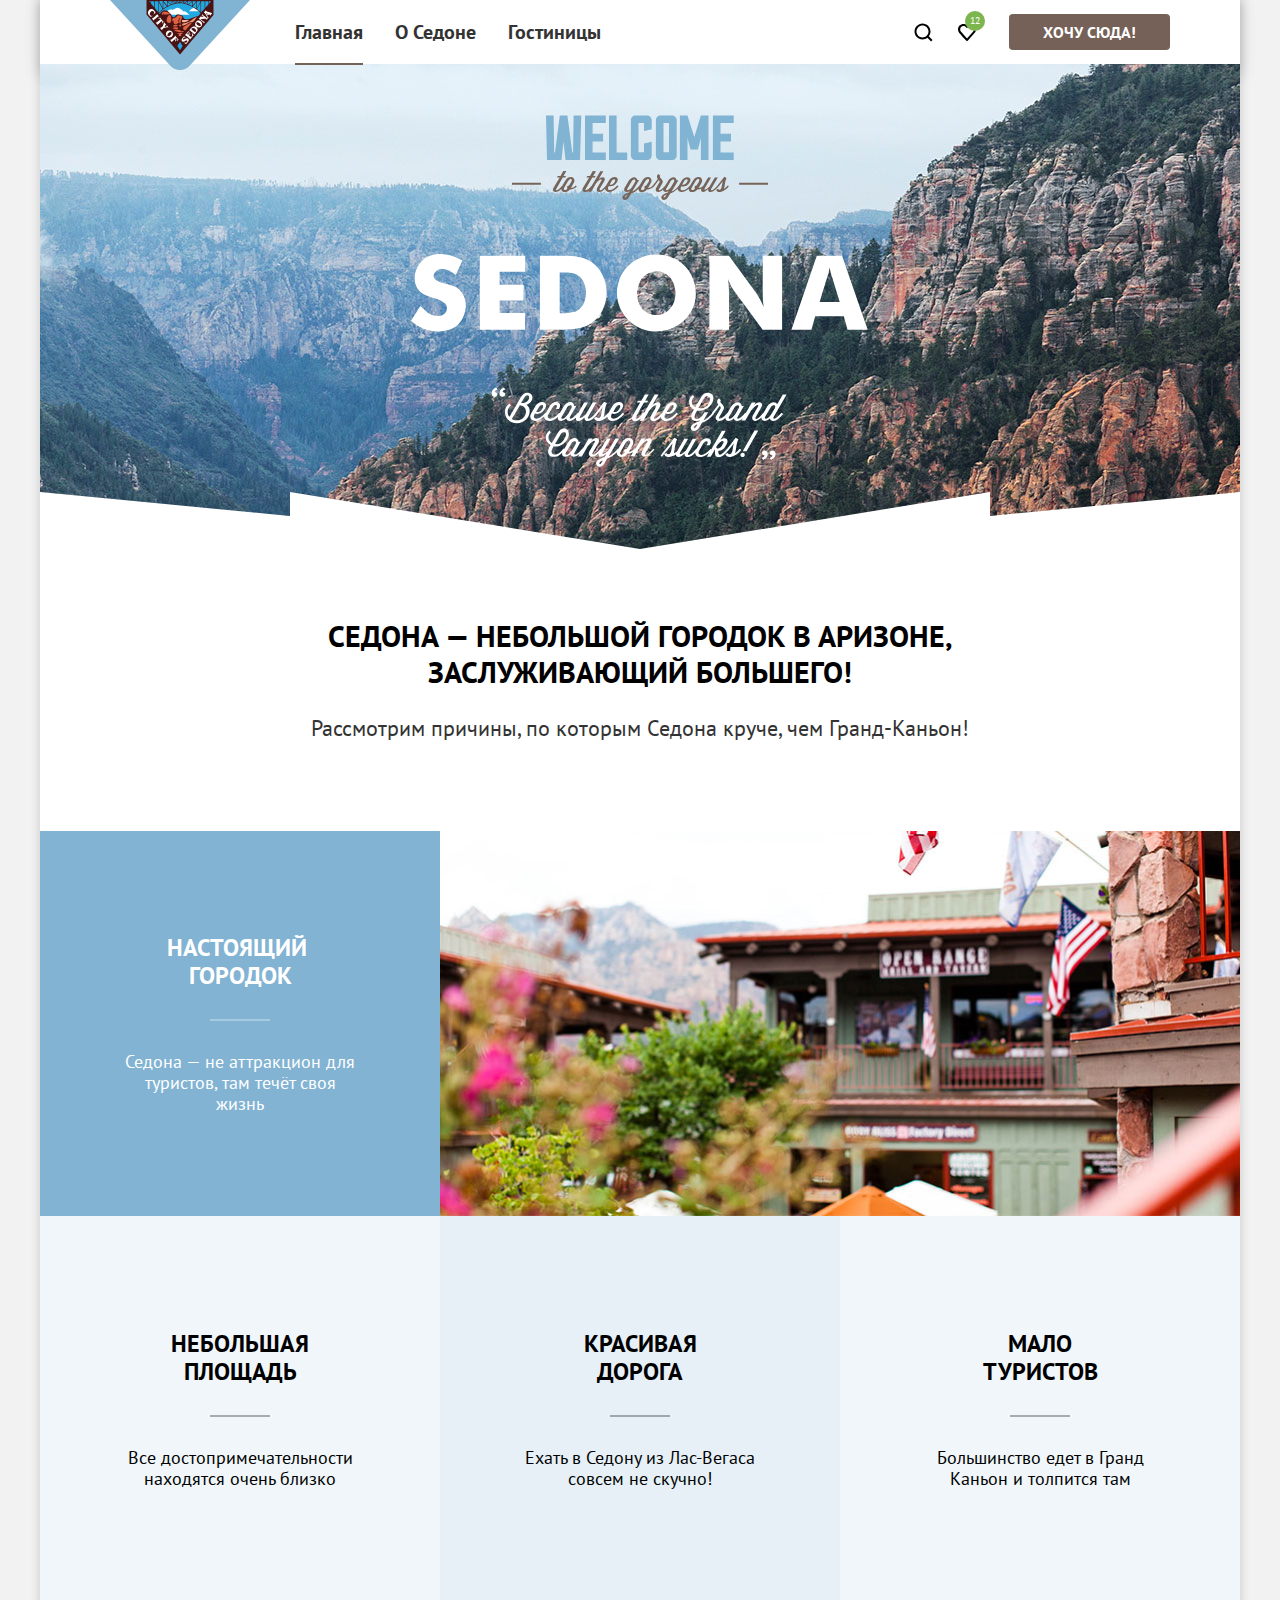
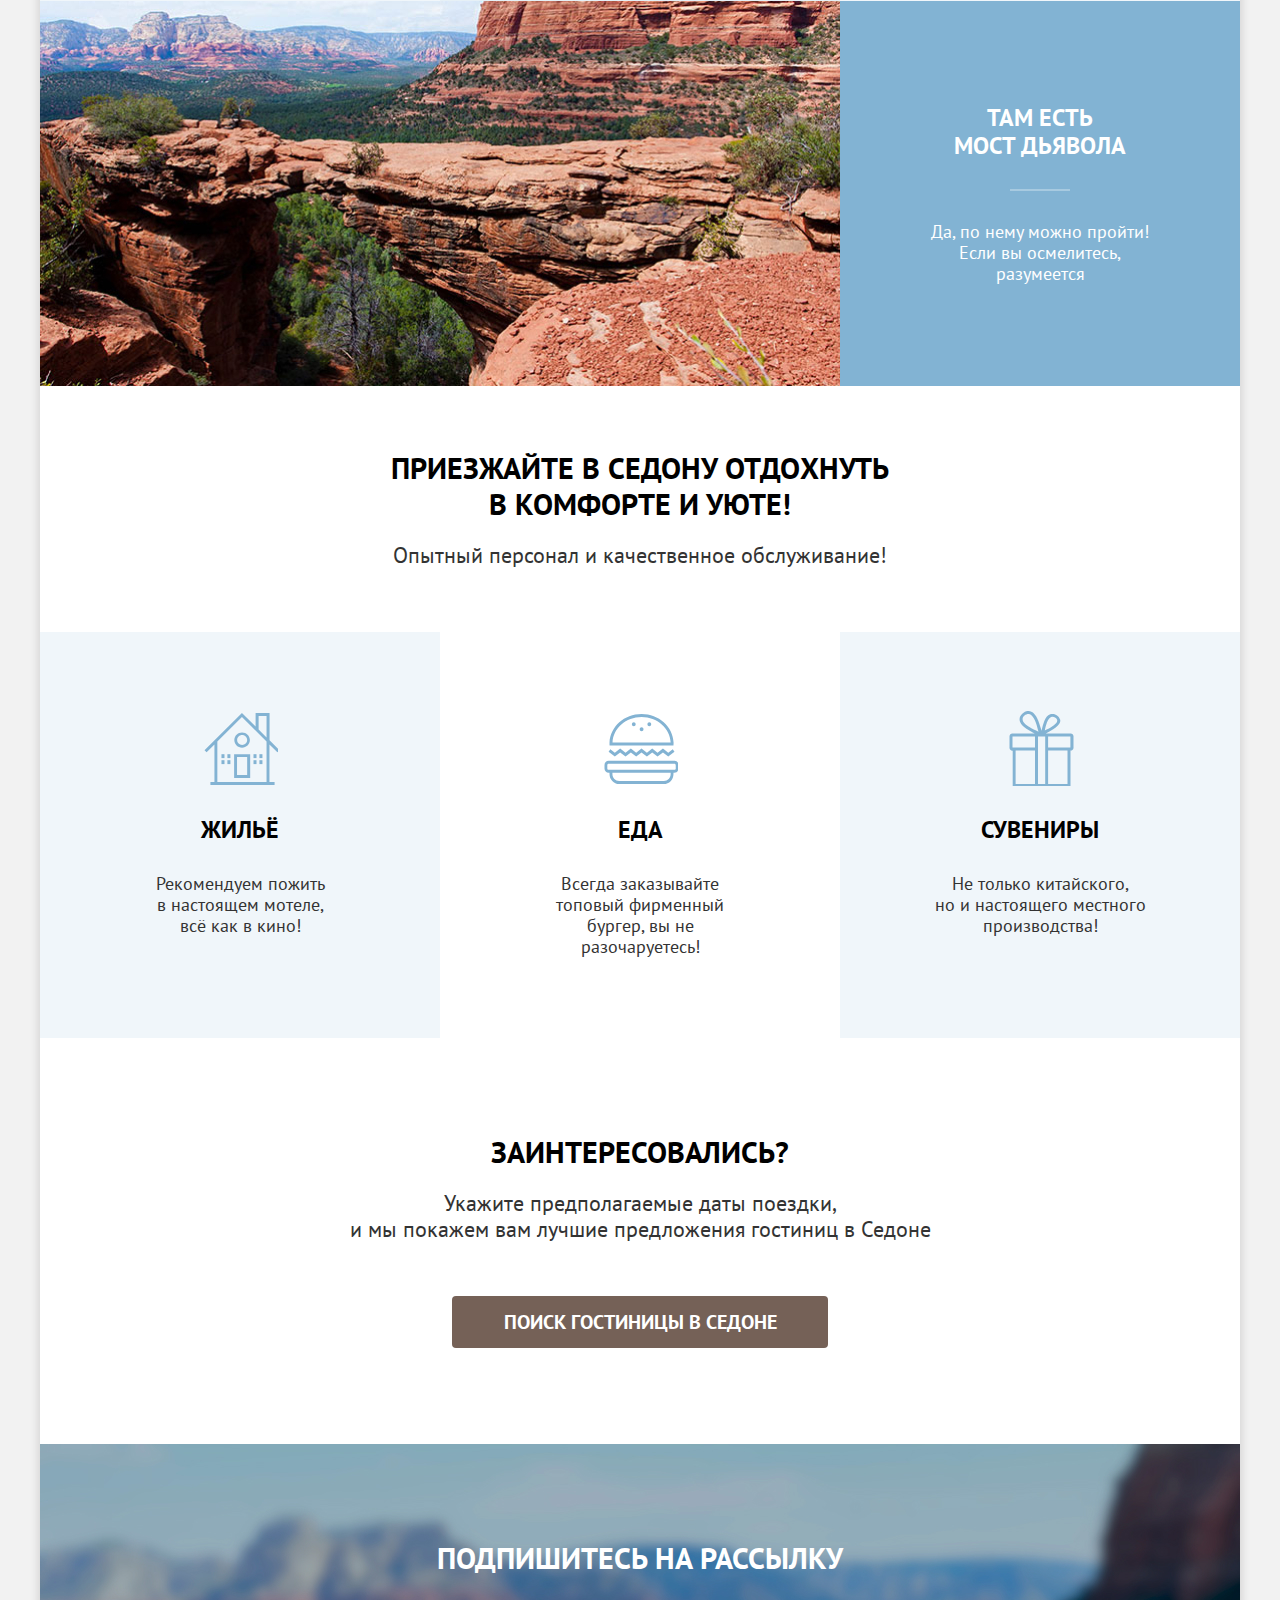
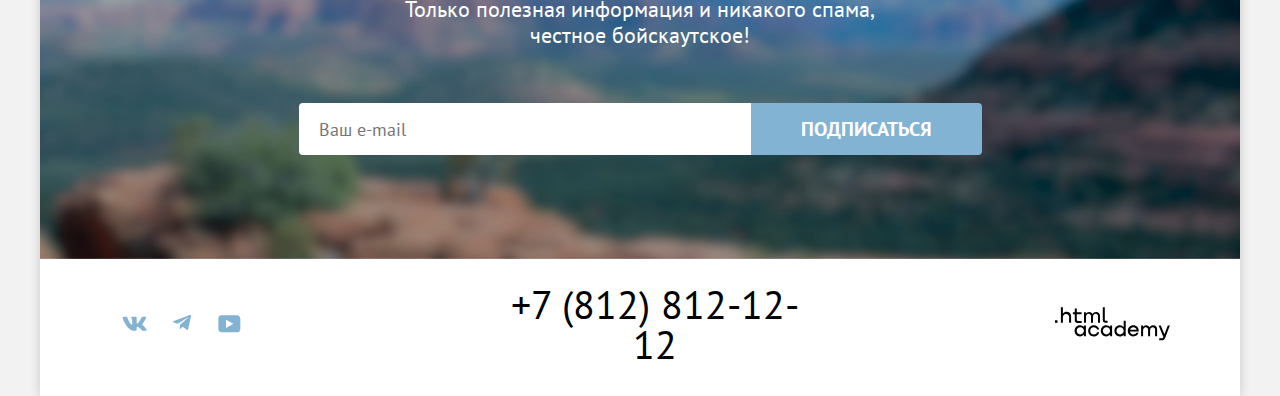
==== commit c9d5e489: "Merge pull request #2 from olegsamokhotkin/master" ====
--- a/index.html
+++ b/index.html
@@ -1,6 +1,5 @@
 <!DOCTYPE html>
 <html lang="ru">
-
   <head>
     <meta charset="utf-8">
     <link rel="icon" sizes="32x32" href="favicon.ico">
@@ -8,12 +7,11 @@
     <link rel="stylesheet" href="styles/styles.css">
     <meta name="viewport" content="width=device-width, initial-scale=1">
   </head>
-
   <body>
     <div class="body-list">
       <header class="page-header" data-test="header"> <!--  data  -->
         <nav class="navigation">
-          <a class="navigation-logo" href="index.html" aria-current="page">
+          <a class="navigation-logo" aria-current="page">
             <img class="page-header-logo" src="images/logo.svg" width="140" height="70" alt="Логотип Седона">
           </a>
           <ul class="navigation-list">
@@ -52,6 +50,7 @@
           <h1 class="visually-hidden">Седона - городок в Аризоне</h1>
           <img class="hero-img" src="images/welcome.svg" width="458" height="352"
             alt="Welcome to the gorgeous Sedona, because the Grand Canyon sucks!">
+            <div class="hero-vector"></div>
         </section>
         <section class="advantages" data-test="advantages"> <!-- advantages -->
           <h2 class="visually-hidden">Преимущества</h2>
@@ -168,7 +167,8 @@
           <a class="footer-phone" href="tel:+78128121212">+7 (812) 812-12-12</a>
         </div>
         <div class="footer-logo-block">
-          <a class="copyright" href="https://htmlacademy.ru/intensive/htmlcss">
+          <a class="copyright-link" href="https://htmlacademy.ru/intensive/htmlcss">
+            <div class="copyright"></div>
             <span class="visually-hidden">Логотип HTML Academy</span>
           </a>
         </div>
@@ -197,7 +197,7 @@
             </div>
             <div class="search-form-wrapper">
               <label for="check-out-date" class="search-form-title title-check-out">Дата выезда:</label>
-              <input type="text" id="check-out-date" name="check-out-date" required class="search-form-input" value="1 сентября 2021">
+              <input type="text" id="check-out-date" name="check-out-date" required class="search-form-input" value="1 сентября 2023">
               <svg role="img" aria-label="Календарь" aria-hidden="true" focusable="false" xmlns="http://www.w3.org/2000/svg" width="16" height="15" fill="none" viewBox="0 0 16 15" class="search-form-calendar">
                 <path d="M5.75 10c.3 0 .5-.2.5-.5s-.2-.5-.5-.5-.5.2-.5.5.2.5.5.5Z"/>
                 <path d="M15 2h-2V0h-1v2H4V0H3v2H1c-.6 0-1 .4-1 1v11c0 .5.4 1 1 1h14c.5 0 1-.5 1-1V3c0-.6-.5-1-1-1Zm0 12H1V7h14v7ZM1 6V3h2v2h1V3h8v2h1V3h2v3H1Z"/>
@@ -249,33 +249,5 @@
         </section>
       </div>
     </div>
-
-
-
-
-
-
-
-
-
-
-
-
-
-
-
-
-
-
-
-
-
-
-
-
-
-
-
   </body>
-
 </html>
--- a/styles/styles.css
+++ b/styles/styles.css
@@ -143,14 +143,24 @@
   background-image: url(../images/index-background.jpg);
   background-position: center;
   background-repeat: no-repeat;
-  background-size: 100% auto, cover;
+  background-size: cover;
   width: 1200px;
-  height: 485px;
+  min-height: 484px;
+}
+
+.hero-vector {
+  background-image: url(../images/vector.svg);
+  background-position: center;
+  background-repeat: no-repeat;
+  background-size: cover;
+  justify-self: end;
+  width: 1200px;
+  min-height: 57px;
 }
 
 .hero-img {
   padding-top: 51px;
-  padding-bottom: 82px;
+  padding-bottom: 20px;
 }
 
 .lead {
@@ -480,7 +490,7 @@
   background-image: url(../images/background-subscribe.jpg);
   background-position: center;
   background-repeat: no-repeat;
-  background-size: 100% auto, cover;
+  background-size: cover;
   width: 1200px;
   margin: 0;
   padding: 0;
@@ -534,30 +544,33 @@
 }
 
 .footer-social-vk {
-  background-image: url(../images/vk.svg);
-  background-position: center;
-  background-repeat: no-repeat;
+  mask-image: url(../images/vk.svg);
+  mask-position: center;
+  mask-repeat: no-repeat;
   width: 24px;
   height: 14px;
   padding: 13px 12px;
+  background-color: #83b3d3;
 }
 
 .footer-social-tg {
-  background-image: url(../images/telegram.svg);
-  background-position: center;
-  background-repeat: no-repeat;
+  mask-image: url(../images/telegram.svg);
+  mask-position: center;
+  mask-repeat: no-repeat;
   width: 17px;
   height: 16px;
   padding: 11px 15px;
+  background-color: #83b3d3;
 }
 
 .footer-social-youtube {
-  background-image: url(../images/youtube.svg);
-  background-position: center;
-  background-repeat: no-repeat;
+  mask-image: url(../images/youtube.svg);
+  mask-position: center;
+  mask-repeat: no-repeat;
   width: 22px;
   height: 17px;
   padding: 12px 13px;
+  background-color: #83b3d3;
 }
 
 .footer-phone {
@@ -570,11 +583,12 @@
 }
 
 .copyright {
-  background-image: url("../images/htmlacademy.svg");
-  background-repeat: no-repeat;
-  background-position: center;
+  mask-image: url("../images/htmlacademy.svg");
+  mask-repeat: no-repeat;
+  mask-position: center;
   width: 115px;
   height: 34px;
+  background-color: #000000;
 }
 
 .subscribe-form {
@@ -1085,7 +1099,6 @@
   display: flex;
   flex-wrap: wrap;
   margin-left: 70px;
-  margin-bottom: 120px;
 }
 
 .catalog-filter-checkbox {
@@ -1391,11 +1404,11 @@
 
 .copyright:hover,
 .copyright:focus {
-  background-color: #eeecea;
+  background-color: #756157;
 }
 
 .copyright:active {
-  background-color: rgba(117, 97, 87, 0.3);
+  background-color: #7561574d;
 }
 
 .breadcrumbs-link:hover {
@@ -1599,7 +1612,7 @@
 .footer-social-youtube:active,
 .footer-social-tg:active,
 .footer-social-vk:active {
-  background-color: rgba(104, 162, 202, 0.3);
+  background-color: #68a2ca4d;
 }
 
 .view-buttons-item:hover {
@@ -1883,14 +1896,14 @@
   display: flex;
   flex-direction: column;
   justify-content: space-between;
-  row-gap: 48px;
+  row-gap: 24px;
 }
 
 .search-form-wrapper {
   position: relative;
   display: flex;
   flex-wrap: wrap;
-  row-gap: 10px;
+  row-gap: 2px;
   align-items: center;
   justify-content: space-between;
 }
@@ -1911,7 +1924,7 @@
 }
 
 .guests-wrapper:last-child .search-form-title {
-  margin-right: 80px;
+  margin-right: 83px;
 }
 
 .guests-amount-wrapper {
@@ -1942,6 +1955,8 @@
 }
 
 .search-button-form {
+  position: relative;
+  top: 24px;
   align-self: stretch;
   font-family: "PT Sans", sans-serif;
   font-weight: 700;
@@ -1955,6 +1970,7 @@
   border: none;
   background: #83b3d3;
   cursor: pointer;
+  margin-bottom: 24px;
 }
 
 .search-form-button:hover,
@@ -2012,6 +2028,7 @@
 
 .search-form-calendar {
   position: absolute;
+  top: 15px;
   right: 22px;
   fill: #000;
   opacity: 0.3;
@@ -2028,9 +2045,9 @@
 }
 
 .search-form-text {
-  position: absolute;
-  left: 157px;
-  top: 53px;
+  position: relative;
+  margin-left: 157px;
+  margin-top: 1px;
   font-family: "PT Sans", sans-serif;
   font-weight: 400;
   font-size: 16px;
@@ -2202,6 +2219,20 @@
   left: 50%;
   transform: translateX(-50%);
   display: none;
+  z-index: 100;
+}
+
+.tooltip-text:after {
+  content: "";
+  background-image: url("../images/triangle.svg");
+  width: 19px;
+  height: 9px;
+  position: absolute;
+  bottom: 100%;
+  left: 0;
+  right: 0;
+  margin-left: auto;
+  margin-right: auto;
 }
 
 .tooltip-toggle:hover + .tooltip-text,
@@ -2214,8 +2245,3 @@
 .button-increase-amount:focus {
   background-color: #68a2ca;
 }
-
-
-
-
-
